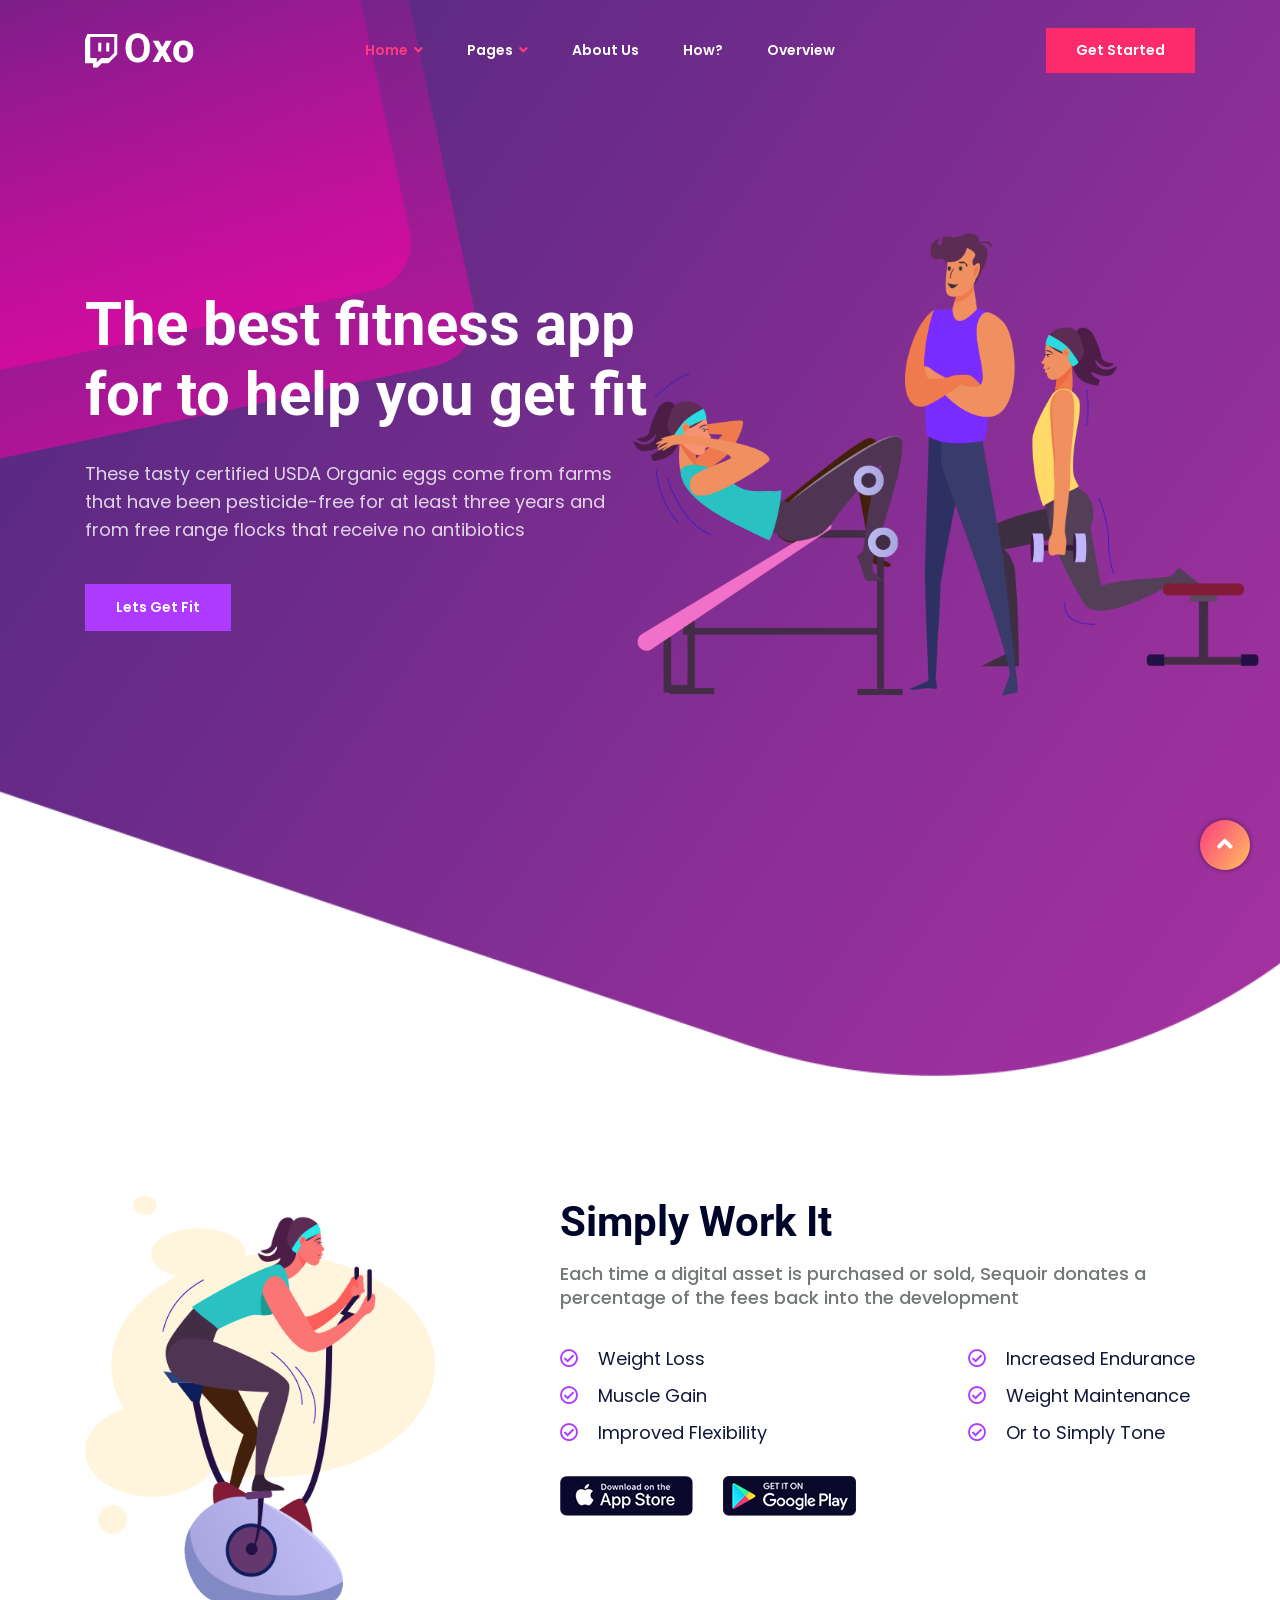
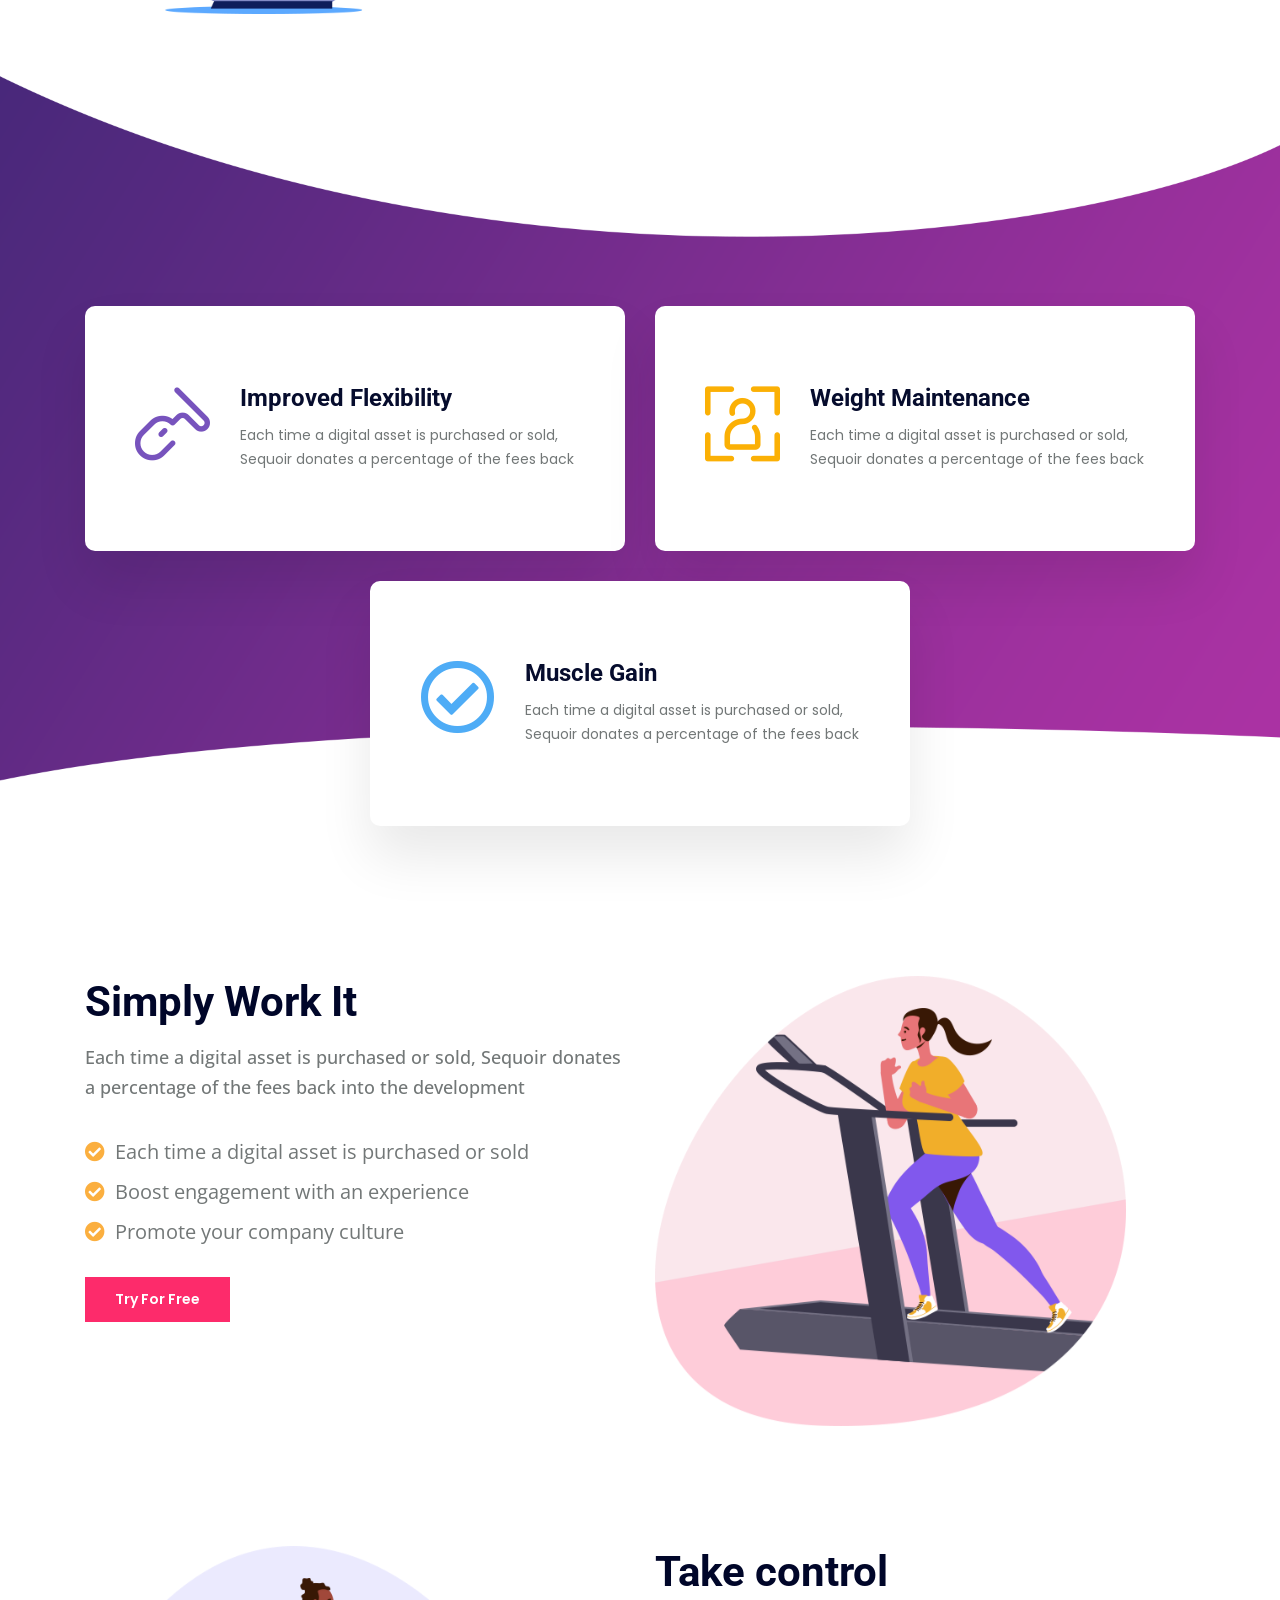
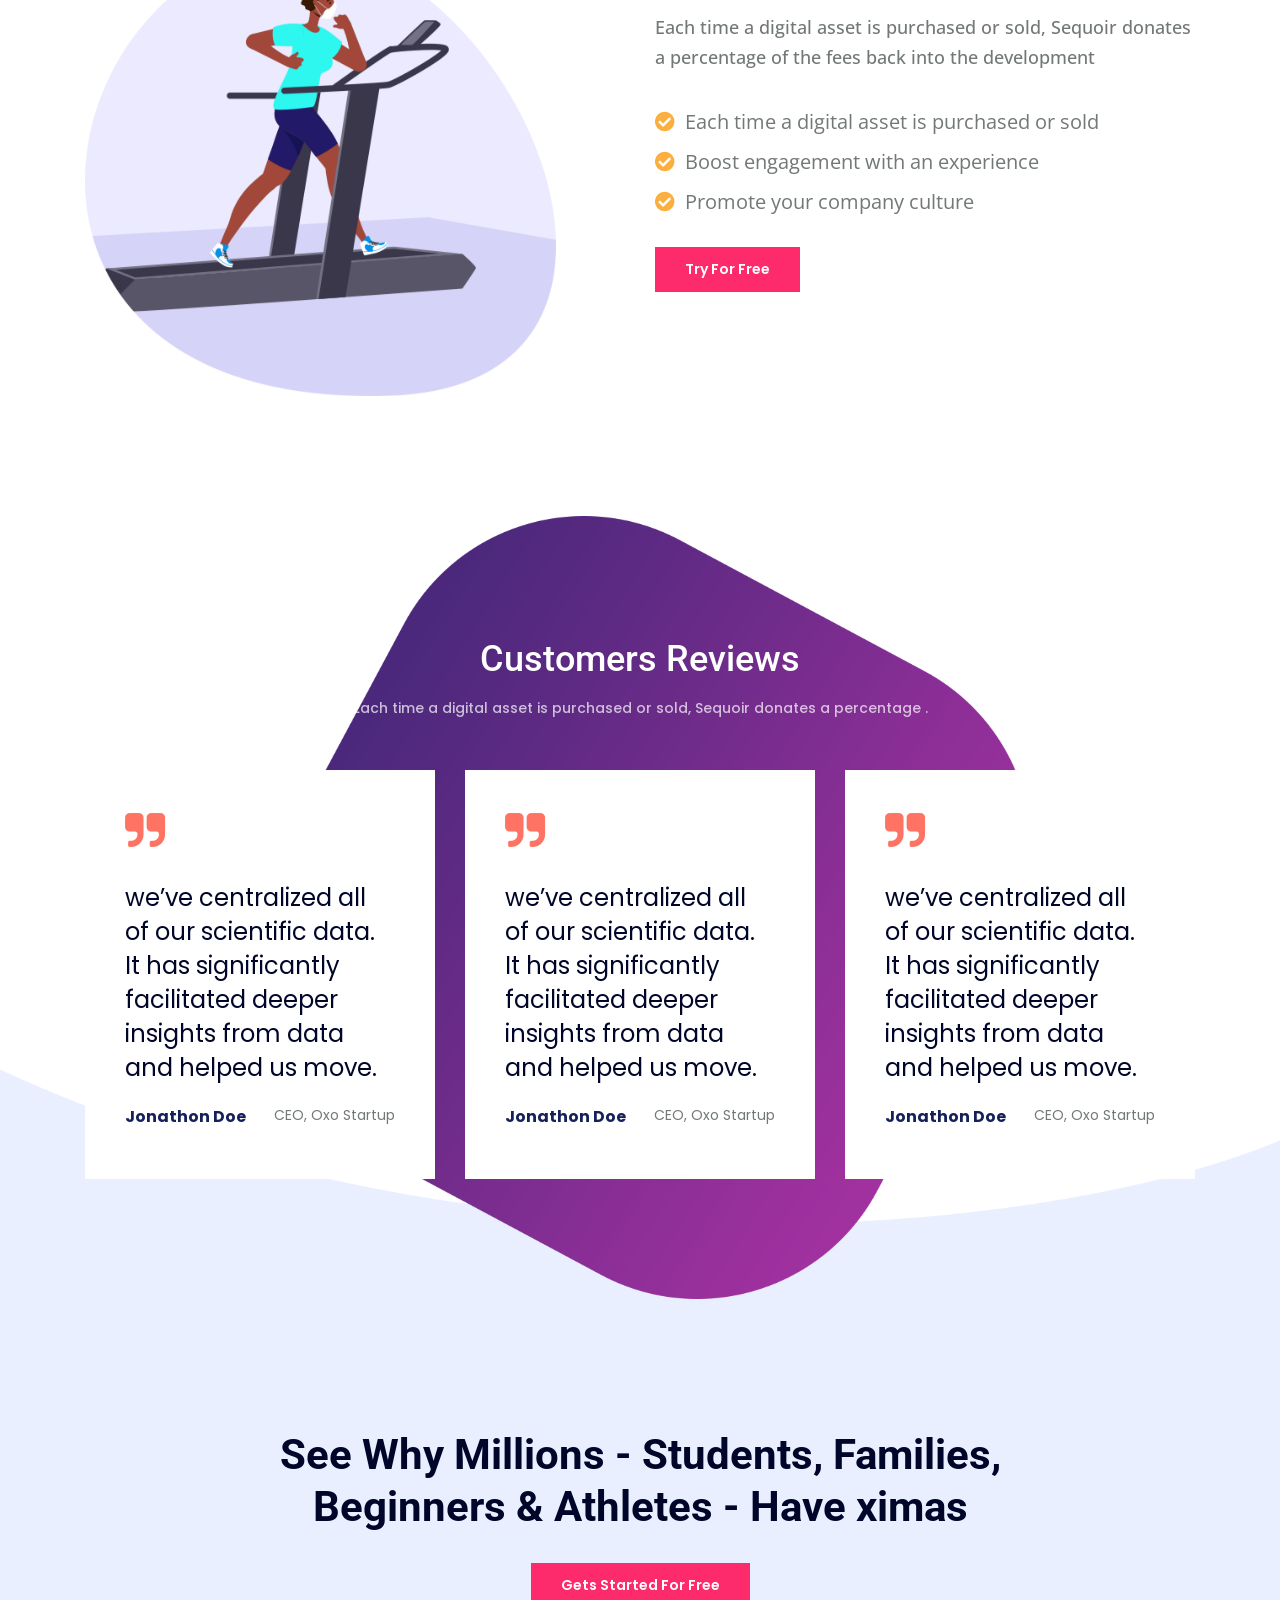
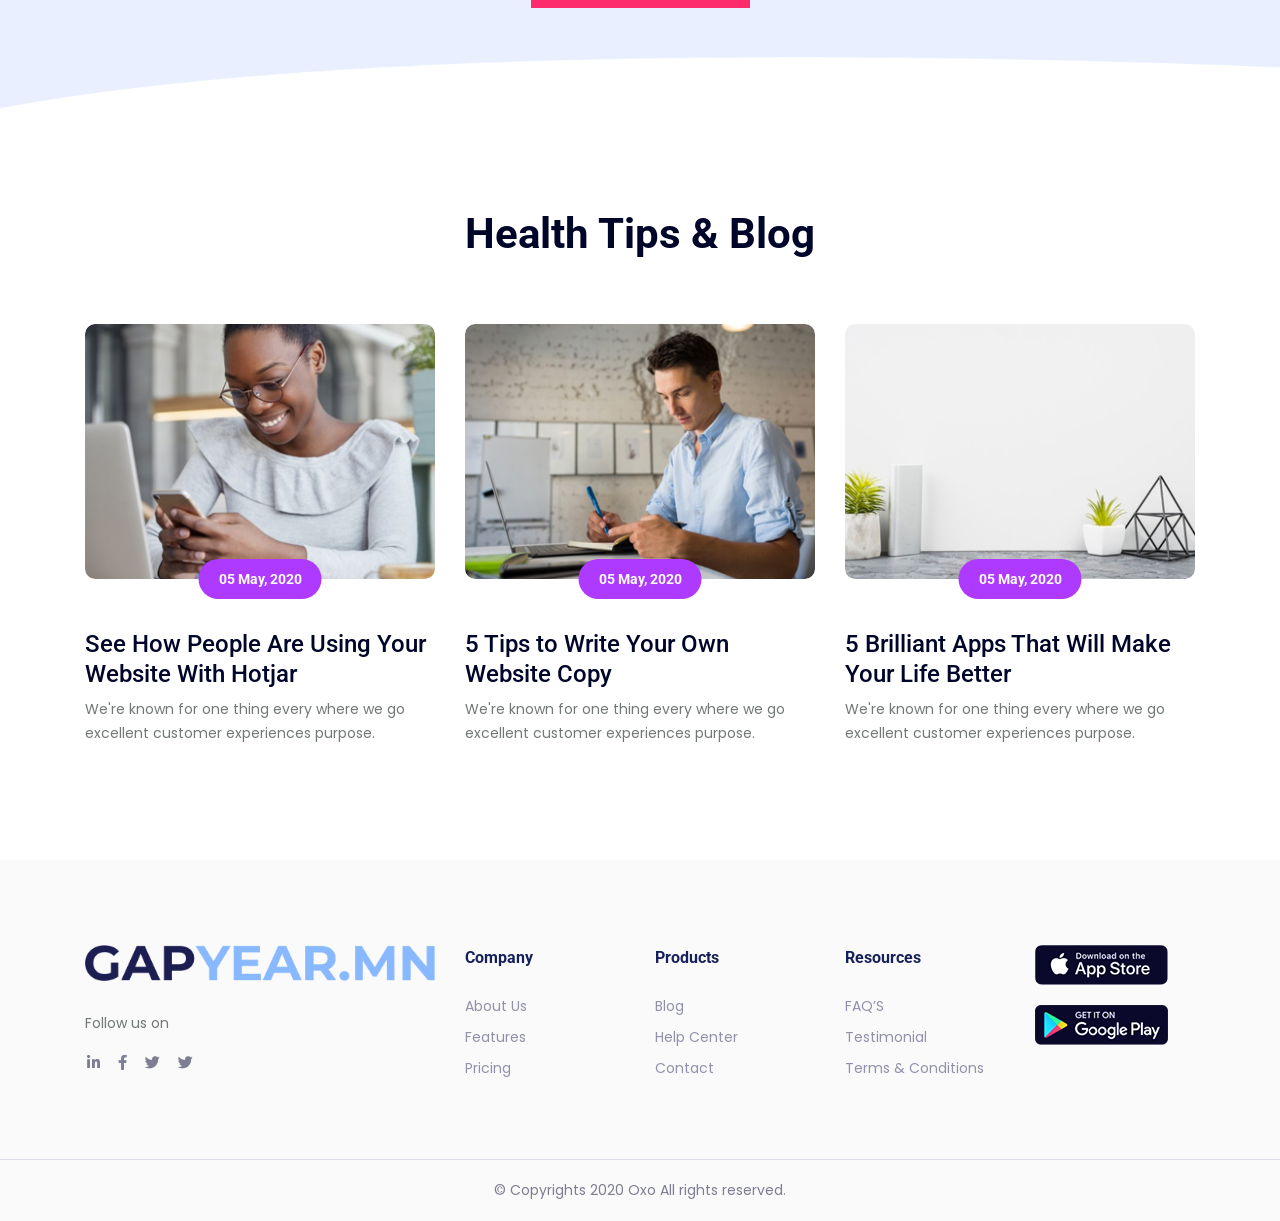
==== index-8.html @ 6118e688 "first" ====
<!DOCTYPE html>
<html lang="en">

<head>
    <meta charset="UTF-8">
    <meta name="viewport" content="width=device-width, initial-scale=1.0">
    <meta http-equiv="X-UA-Compatible" content="IE=edge" />
    <meta http-equiv="X-UA-Compatible" content="ie=edge">
    <title>OXO - App Landing Page</title>
    <!-- favicon -->
    <link rel=icon href=favicon.ico sizes="20x20" type="image/png">
    <!-- animate -->
    <link rel="stylesheet" href="assets/css/animate.css">
    <!-- bootstrap -->
    <link rel="stylesheet" href="assets/css/bootstrap.min.css">
    <!-- magnific popup -->
    <link rel="stylesheet" href="assets/css/magnific-popup.css">
    <!-- owl carousel -->
    <link rel="stylesheet" href="assets/css/owl.carousel.min.css">
    <!-- fontawesome -->
    <link rel="stylesheet" href="assets/css/font-awesome.min.css">
    <!-- flaticon -->
    <link rel="stylesheet" href="assets/css/flaticon.css">
    <!-- Hover CSS -->
    <link rel="stylesheet" href="assets/css/hover-min.css">
    <!-- Main Stylesheet -->
    <link rel="stylesheet" href="assets/css/style.css">
    <!-- responsive Stylesheet -->
    <link rel="stylesheet" href="assets/css/responsive.css">

</head>

<body>
    <!-- preloader area start -->
    <div class="preloader" id="preloader">
        <div class="preloader-inner">
            <div></div>
            <hr/>
        </div>
    </div>
    <!-- preloader area end -->
    <div class="header-style-01">
        <!-- support bar area end -->
        <nav class="navbar navbar-area navbar-expand-lg nav-style-02">
            <div class="container nav-container gym-nav">
                <div class="responsive-mobile-menu">
                    <div class="logo-wrapper">
                        <a href="index.html" class="logo">
                            <img src="assets/img/logo-02.png" alt="">
                        </a>
                    </div>
                    <button class="navbar-toggler" type="button" data-toggle="collapse" data-target="#bizcoxx_main_menu" aria-expanded="false" aria-label="Toggle navigation">
                        <span class="navbar-toggler-icon"></span>
                    </button>
                </div>
                <div class="collapse navbar-collapse" id="bizcoxx_main_menu">
                    <ul class="navbar-nav">
                        <li class="menu-item-has-children current-menu-item">
                            <a href="#">Home</a>
                            <ul class="sub-menu">
                                <li><a href="index.html">Home 01</a></li>
                                <li><a href="index-2.html">Home 02</a></li>
                                <li><a href="index-3.html">Home 03</a></li>
                                <li><a href="index-4.html">Home 04</a></li>
                                <li><a href="index-5.html">Home 05</a></li>
                                <li><a href="index-6.html">Home 06</a></li>
                                <li><a href="index-7.html">Home 07</a></li>
                                <li><a href="index-8.html">Home 08</a></li>
                                <li><a href="index-9.html">Home 09</a></li>
                                <li><a href="index-10.html">Home 10</a></li>
                                <li><a href="index-11.html">Home 11</a></li>
                            </ul>
                        </li>
                        <li class="menu-item-has-children">
                            <a href="#">Pages</a>
                            <ul class="sub-menu">
                                <li><a href="about.html">About Us</a></li>
                                <li><a href="contact.html">Contact Us</a></li>
                                <li><a href="service.html">Services</a></li>
                                <li><a href="how-it-work.html">How it work</a></li>
                                <li><a href="faq.html">FAQs</a></li>
                                <li><a href="coming-soon.html">Coming Soon</a></li>
                            </ul>
                        </li>
                        <li><a href="#about">About Us</a></li>
                        <li><a href="#how">How?</a></li>
                        <li><a href="#overview">Overview</a></li>
                    </ul>
                </div>
                <div class="nav-right-content">
                    <div class="btn-wrapper">
                        <a href="#" class="boxed-btn btn-gym reverse-color">Get Started</a>
                    </div>
                </div>
            </div>
        </nav>
        <!-- navbar area end -->
    </div>
    <div class="header-area header-gym header-bg" style="background-image:url(assets/img/header-slider/gym/bg.png);">
        <div class="shape"></div>
        <div class="shape-02"></div>
        <div class="gym-bg-img wow animate__animated animate__zoomIn" data-parallax='{"x": 220, "y": 150}' style="background-image:url(assets/img/header-slider/gym/01.png);"></div>
        <div class="container">
            <div class="row">
                <div class="col-lg-7">
                    <div class="header-inner">
                        <!-- header inner -->
                        <h1 class="title">The best fitness app for to help you get fit</h1>
                        <p>These tasty certified USDA Organic eggs come from farms that have been pesticide-free for at least three years and from free range flocks that receive no antibiotics</p>
                        <div class="btn-wrapper padding-top-30">
                            <a href="#" class="boxed-btn btn-gym">Lets Get Fit</a>
                        </div>
                    </div>
                    <!-- //.header inner -->
                </div>
            </div>
        </div>
    </div>
    <!-- One of the top fitness app -->
    <div class="fitness-app-area padding-top-120">
        <div class="container">
            <div class="row">
                <div class="col-lg-4">
                    <div class="fitness-app-img wow animate__animated animate__zoomIn" style="background-image: url(assets/img/gym/01.png);"></div>
                </div>
                <div class="col-lg-7 offset-lg-1">
                    <div class="section-title gym padding-bottom-25">
                        <h4 class="title">Simply Work It</h4>
                        <p>Each time a digital asset is purchased or sold, Sequoir donates a percentage of the fees back into the development </p>
                    </div>
                    <div class="content-wrap">
                        <ul class="content">
                            <li><i class="far fa-check-circle"></i>Weight Loss</li>
                            <li><i class="far fa-check-circle"></i>Muscle Gain</li>
                            <li><i class="far fa-check-circle"></i>Improved Flexibility</li>
                        </ul>
                        <ul class="content">
                            <li><i class="far fa-check-circle"></i>Increased Endurance</li>
                            <li><i class="far fa-check-circle"></i>Weight Maintenance</li>
                            <li><i class="far fa-check-circle"></i>Or to Simply Tone</li>
                        </ul>
                    </div>
                    <div class="apps-download">
                        <div class="download-img">
                            <a href=""> <img src="assets/img/download/01.png" alt=""></a>
                        </div>
                        <div class="download-img style-01">
                            <a href=""> <img src="assets/img/download/02.png" alt=""></a>
                        </div>
                    </div>
                </div>
            </div>
        </div>
    </div>
    <!-- Your Daily Workout App -->
    <div class="daily-workout-area section-wrapper bg-image padding-top-600" style="background-image: url(assets/img/bg/gym/bg.png);">
        <div class="container">
            <div class="row">
                <div class="col-lg-6">
                    <div class="single-workout-item">
                        <div class="icon">
                            <i class="flaticon-mouse"></i>
                        </div>
                        <div class="content">
                            <h4 class="title">Improved Flexibility</h4>
                            <p>Each time a digital asset is purchased or sold, Sequoir donates a percentage of the fees back </p>
                        </div>
                    </div>
                </div>
                <div class="col-lg-6">
                    <div class="single-workout-item">
                        <div class="icon style-01">
                            <i class="flaticon-user"></i>
                        </div>
                        <div class="content">
                            <h4 class="title">Weight Maintenance</h4>
                            <p>Each time a digital asset is purchased or sold, Sequoir donates a percentage of the fees back </p>
                        </div>
                    </div>
                </div>
                <div class="col-lg-6 offset-lg-3">
                    <div class="single-workout-item">
                        <div class="icon style-02">
                            <i class="far fa-check-circle"></i>
                        </div>
                        <div class="content">
                            <h4 class="title">Muscle Gain</h4>
                            <p>Each time a digital asset is purchased or sold, Sequoir donates a percentage of the fees back </p>
                        </div>
                    </div>
                </div>
            </div>
        </div>
    </div>
    <!--Online Ordering -->
    <div id="overview" class="online-order-area padding-bottom-120 padding-top-120">
        <div class="container">
            <div class="row">
                <div class="col-lg-6">
                    <div class="section-title gym padding-bottom-25">
                        <h4 class="title">Simply Work It</h4>
                        <p>Each time a digital asset is purchased or sold, Sequoir donates a percentage of the fees back into the development </p>
                    </div>
                    <ul class="content">
                        <li><i class="fas fa-check-circle"></i>Each time a digital asset is purchased or sold</li>
                        <li><i class="fas fa-check-circle"></i>Boost engagement with an experience</li>
                        <li><i class="fas fa-check-circle"></i>Promote your company culture</li>
                    </ul>
                    <div class="btn-wrapper padding-top-30">
                        <a href="#" class="boxed-btn btn-gym reverse-color">Try For Free</a>
                    </div>
                </div>
                <div class="col-lg-6">
                    <div class="food-img wow animate__animated animate__backInUp bg-image" data-parallax='{"x": 100, "y": 0}' style="background-image: url(assets/img/take-control/01.png);"></div>
                </div>
            </div>
        </div>
    </div>
    <!--Delight customers-->
    <div class="delight-customers-area padding-bottom-120">
        <div class="container">
            <div class="row">
                <div class="col-lg-6">
                    <div class="food-img wow animate__animated animate__backInDown bg-image" data-parallax='{"x": 100, "y": 0}' style="background-image: url(assets/img/take-control/02.png);"></div>
                </div>
                <div class="col-lg-6">
                    <div class="section-title gym padding-bottom-25">
                        <h4 class="title">Take control </h4>
                        <p>Each time a digital asset is purchased or sold, Sequoir donates a percentage of the fees back into the development </p>
                    </div>
                    <ul class="content">
                        <li><i class="fas fa-check-circle"></i>Each time a digital asset is purchased or sold</li>
                        <li><i class="fas fa-check-circle"></i>Boost engagement with an experience</li>
                        <li><i class="fas fa-check-circle"></i>Promote your company culture</li>
                    </ul>
                    <div class="btn-wrapper padding-top-30">
                        <a href="#" class="boxed-btn btn-gym reverse-color">Try For Free</a>
                    </div>
                </div>
            </div>
        </div>
    </div>
    <!-- testimonial area start  -->
    <section class="testimonial-area bg-image-02 padding-top-120 padding-bottom-120" style="background-image: url(assets/img/bg/gym/bg-02.png);">
        <div class="container">
            <div class="row justify-content-center">
                <div class="col-lg-8">
                    <div class="section-title white desktop-center padding-bottom-40">
                        <h3 class="title social-title">Customers Reviews</h3>
                        <p>Each time a digital asset is purchased or sold, Sequoir donates a percentage .</p>
                    </div>
                </div>
            </div>
            <div class="row">
                <div class="col-lg-12">
                    <div class="testimonial-carousel-area">
                        <div class="testimonial-carousel">
                            <div class="single-testimonial-item-07">
                                <div class="icon">
                                    <i class="flaticon-right-quotation-mark"></i>
                                </div>
                                <div class="content">
                                    <p class="description">we’ve centralized all of our scientific data. It has significantly facilitated deeper insights from data and helped us move.</p>
                                    <div class="author-details">
                                        <div class="author-meta">
                                            <h4 class="title">Jonathon Doe</h4>
                                            <div class="designation">CEO, Oxo Startup</div>
                                        </div>
                                    </div>
                                </div>
                            </div>
                            <div class="single-testimonial-item-07">
                                <div class="icon">
                                    <i class="flaticon-right-quotation-mark"></i>
                                </div>
                                <div class="content">
                                    <p class="description">we’ve centralized all of our scientific data. It has significantly facilitated deeper insights from data and helped us move.</p>
                                    <div class="author-details">
                                        <div class="author-meta">
                                            <h4 class="title">Jonathon Doe</h4>
                                            <div class="designation">CEO, Oxo Startup</div>
                                        </div>
                                    </div>
                                </div>
                            </div>
                            <div class="single-testimonial-item-07">
                                <div class="icon">
                                    <i class="flaticon-right-quotation-mark"></i>
                                </div>
                                <div class="content">
                                    <p class="description">we’ve centralized all of our scientific data. It has significantly facilitated deeper insights from data and helped us move.</p>
                                    <div class="author-details">
                                        <div class="author-meta">
                                            <h4 class="title">Jonathon Doe</h4>
                                            <div class="designation">CEO, Oxo Startup</div>
                                        </div>
                                    </div>
                                </div>
                            </div>
                        </div>
                    </div>
                </div>
            </div>
        </div>
    </section>
    <!-- testimonial area end -->
    <div class="offer-area padding-bottom-200 padding-top-640 bg-image" style="background-image: url(assets/img/bg/gym/bg-03.png);">
        <div class="container">
            <div class="row justify-content-center">
                <div class="col-lg-8">
                    <div class="section-title gym desktop-center">
                        <h3 class="title">See Why Millions - Students, Families, Beginners & Athletes - Have ximas</h3>
                        <div class="btn-wrapper margin-top-30">
                            <div class="boxed-btn btn-gym reverse-color">Gets Started For free</div>
                        </div>
                    </div>
                </div>
            </div>
        </div>
    </div>
    <!-- Blog Section  -->
    <section class="blog-area padding-bottom-45">
        <div class="container">
            <div class="row justify-content-center">
                <div class="col-lg-5">
                    <div class="section-title gym desktop-center padding-bottom-50">
                        <h3 class="title">Health Tips & Blog</h3>
                    </div>
                </div>
            </div>
            <div class="row">
                <div class="col-md-6 col-lg-4">
                    <div class="single-blog-grid-01 margin-bottom-30">
                        <div class="thumb">
                            <img src="assets/img/blog/01.jpg" alt="blog image">
                            <div class="news-date style-01">
                                <h5 class="title">05 May, 2020</h5>
                            </div>
                        </div>
                        <div class="content">
                            <h4 class="title"><a href="#">See How People Are Using Your Website With Hotjar
                                </a></h4>
                            <p>We're known for one thing every where we go excellent customer experiences purpose. </p>
                        </div>
                    </div>
                </div>
                <div class="col-md-6 col-lg-4">
                    <div class="single-blog-grid-01 margin-bottom-30">
                        <div class="thumb">
                            <img src="assets/img/blog/03.jpg" alt="blog image">
                            <div class="news-date style-01">
                                <h5 class="title">05 May, 2020</h5>
                            </div>
                        </div>
                        <div class="content">
                            <h4 class="title"><a href="#">5 Tips to Write Your Own Website Copy
                                </a></h4>
                            <p>We're known for one thing every where we go excellent customer experiences purpose. </p>
                        </div>
                    </div>
                </div>
                <div class="col-md-6 col-lg-4">
                    <div class="single-blog-grid-01 margin-bottom-30">
                        <div class="thumb">
                            <img src="assets/img/blog/02.jpg" alt="blog image">
                            <div class="news-date style-01">
                                <h5 class="title">05 May, 2020</h5>
                            </div>
                        </div>
                        <div class="content">
                            <h4 class="title"><a href="#">5 Brilliant Apps That Will Make Your Life Better
                                </a></h4>
                            <p>We're known for one thing every where we go excellent customer experiences purpose. </p>
                        </div>
                    </div>
                </div>
            </div>
        </div>
    </section>
    <!-- footer area start -->
    <footer class="footer-area">
        <div class="footer-top style-04 padding-top-85 padding-bottom-50">
            <div class="container">
                <div class="row">
                    <div class="col-lg-4 col-md-6 col-sm-6">
                        <div class="footer-widget widget">
                            <div class="about_us_widget">
                                <a href="index.html" class="footer-logo"> <img src="assets/img/logo.png" alt="footer logo"></a>
                            </div>
                        </div>
                        <div class="widget widget_nav_menu">
                            <p>Follow us on</p>
                            <ul class="social_share style-01">
                                <li><a href="#"><i class="fab fa-linkedin-in"></i></a></li>
                                <li><a href="#"><i class="fab fa-facebook-f"></i></a></li>
                                <li><a href="#"><i class="fab fa-twitter"></i></a></li>
                                <li><a href="#"><i class="fab fa-twitter"></i></a></li>
                            </ul>
                        </div>
                    </div>
                    <div class="col-lg-2 col-md-6 col-sm-6">
                        <div class="footer-widget style-01 widget widget_nav_menu">
                            <h4 class="widget-title">Company</h4>
                            <ul>
                                <li><a href="#">About Us</a></li>
                                <li><a href="#">Features</a></li>
                                <li><a href="#">Pricing</a></li>
                            </ul>
                        </div>
                    </div>
                    <div class="col-lg-2 col-md-6 col-sm-6">
                        <div class="footer-widget style-01 widget widget_nav_menu">
                            <h4 class="widget-title">Products</h4>
                            <ul>
                                <li><a href="#">Blog</a></li>
                                <li><a href="#">Help Center</a></li>
                                <li><a href="#">Contact</a></li>
                            </ul>
                        </div>
                    </div>
                    <div class="col-lg-2 col-md-6 col-sm-6">
                        <div class="footer-widget style-01 widget widget_nav_menu">
                            <h4 class="widget-title">Resources</h4>
                            <ul>
                                <li><a href="#">FAQ’S</a></li>
                                <li><a href="#">Testimonial</a></li>
                                <li><a href="#">Terms & Conditions</a></li>
                            </ul>
                        </div>
                    </div>
                    <div class="col-lg-2 col-md-6 col-sm-6">
                        <div class="footer-widget widget widget_nav_menu">
                            <div class="download-link margin-bottom-20">
                                <a href="#">
                                    <img src="assets/img/download/01.png" alt="">
                                </a>
                            </div>
                            <div class="download-link">
                                <a href="#">
                                    <img src="assets/img/download/02.png" alt="">
                                </a>
                            </div>
                        </div>
                    </div>
                </div>
            </div>
        </div>
        <div class="copyright-area style-03">
            <div class="container">
                <div class="row">
                    <div class="col-lg-12">
                        <div class="copyright-area-inner">
                            © Copyrights 2020 Oxo All rights reserved.
                        </div>
                    </div>
                </div>
            </div>
        </div>
    </footer>
    <!-- footer area end -->



    <!-- back to top area start -->
    <div class="back-to-top">
        <span class="back-top"><i class="fa fa-angle-up"></i></span>
    </div>
    <!-- back to top area end -->


    <!-- jquery -->
    <script src="assets/js/jquery-2.2.4.min.js"></script>
    <!-- bootstrap -->
    <script src="assets/js/bootstrap.min.js"></script>
    <!-- magnific popup -->
    <script src="assets/js/jquery.magnific-popup.js"></script>
    <!-- wow -->
    <script src="assets/js/wow.min.js"></script>
    <!-- owl carousel -->
    <script src="assets/js/owl.carousel.min.js"></script>
    <!-- waypoint -->
    <script src="assets/js/waypoints.min.js"></script>
    <!-- counterup -->
    <script src="assets/js/jquery.counterup.min.js"></script>
    <!-- Water effect -->
    <script src="assets/js/jquery.ripples-min.js"></script>
    <!-- VanillaTilt effect -->
    <script src="assets/js/tilt.jquery.js"></script>
    <!-- imageloaded -->
    <script src="assets/js/imagesloaded.pkgd.min.js"></script>
    <!-- isotope -->
    <script src="assets/js/isotope.pkgd.min.js"></script>
    <!-- parallax js -->
    <script src="assets/js/parallax.js"></script>
    <!-- main js -->
    <script src="assets/js/main.js"></script>

</body>

</html>
---- assets/css/flaticon.css ----
/*
  	Flaticon icon font: Flaticon
  	Creation date: 25/08/2019 15:18
  	*/
	
	@font-face {
	    font-family: "Flaticon";
	    src: url("../fonts/Flaticon.eot");
	    src: url("../fonts/Flaticon.eot?#iefix") format("embedded-opentype"), url("../fonts/Flaticon.woff2") format("woff2"), url("../fonts/Flaticon.woff") format("woff"), url("../fonts/Flaticon.ttf") format("truetype"), url("../fonts/Flaticon.svg#Flaticon") format("svg");
	    font-weight: normal;
	    font-style: normal;
	}
	
	@media screen and (-webkit-min-device-pixel-ratio:0) {
	    @font-face {
	        font-family: "Flaticon";
	        src: url("../fonts/Flaticon.svg#Flaticon") format("svg");
	    }
	}
	
	[class^="flaticon-"]:before,
	[class*=" flaticon-"]:before,
	[class^="flaticon-"]:after,
	[class*=" flaticon-"]:after {
	    font-family: Flaticon;
	    font-style: normal;
	}
	
	.flaticon-right-quotation-mark:before {
	    content: "\f100";
	}
	
	.flaticon-quote-left:before {
	    content: "\f101";
	}
	
	.flaticon-android-logo:before {
	    content: "\f102";
	}
	
	.flaticon-speedometer:before {
	    content: "\f103";
	}
	
	.flaticon-left-quote:before {
	    content: "\f104";
	}
	
	.flaticon-user:before {
	    content: "\f105";
	}
	
	.flaticon-bar-chart:before {
	    content: "\f106";
	}
	
	.flaticon-speech-bubble:before {
	    content: "\f107";
	}
	
	.flaticon-pencil:before {
	    content: "\f108";
	}
	
	.flaticon-user-1:before {
	    content: "\f109";
	}
	
	.flaticon-trash:before {
	    content: "\f10a";
	}
	
	.flaticon-clock:before {
	    content: "\f10b";
	}
	
	.flaticon-mouse:before {
	    content: "\f10c";
	}
	
	.flaticon-folder:before {
	    content: "\f10d";
	}
	
	.flaticon-volume:before {
	    content: "\f10e";
	}
	
	.flaticon-sitemap:before {
	    content: "\f10f";
	}
	
	.flaticon-shuffle:before {
	    content: "\f110";
	}
	
	.flaticon-levels:before {
	    content: "\f111";
	}
	
	.flaticon-screen:before {
	    content: "\f112";
	}
	
	.flaticon-switch:before {
	    content: "\f113";
	}
	
	.flaticon-sledge:before {
	    content: "\f114";
	}
	
	.flaticon-basketball:before {
	    content: "\f115";
	}
	
	.flaticon-cloud-computing:before {
	    content: "\f116";
	}
	
	.flaticon-next:before {
	    content: "\f117";
	}
	
	.flaticon-speech-bubble-1:before {
	    content: "\f118";
	}
	
	.flaticon-upload:before {
	    content: "\f119";
	}
	
	.flaticon-upload-1:before {
	    content: "\f11a";
	}
	
	.flaticon-power-button:before {
	    content: "\f11b";
	}
	
	.flaticon-download:before {
	    content: "\f11c";
	}
	
	.flaticon-upload-2:before {
	    content: "\f11d";
	}
	
	.flaticon-switch-1:before {
	    content: "\f11e";
	}
	
	.flaticon-mail:before {
	    content: "\f11f";
	}
	
	.flaticon-mail-1:before {
	    content: "\f120";
	}
	
	.flaticon-computer:before {
	    content: "\f121";
	}
	
	.flaticon-computer-1:before {
	    content: "\f122";
	}
	
	.flaticon-tools-and-utensils:before {
	    content: "\f123";
	}
	
	.flaticon-pin:before {
	    content: "\f124";
	}
	
	.flaticon-stars:before {
	    content: "\f125";
	}
	
	.flaticon-monitor:before {
	    content: "\f126";
	}
	
	.flaticon-notepad:before {
	    content: "\f127";
	}
	
	.flaticon-clipboards:before {
	    content: "\f128";
	}
	
	.flaticon-clipboards-1:before {
	    content: "\f129";
	}
	
	.flaticon-padlock:before {
	    content: "\f12a";
	}
	
	.flaticon-android:before {
	    content: "\f12b";
	}
	
	.flaticon-placeholder:before {
	    content: "\f12c";
	}
	
	.flaticon-clean:before {
	    content: "\f12d";
	}
	
	.flaticon-plane:before {
	    content: "\f12e";
	}
	
	.flaticon-apple:before {
	    content: "\f12f";
	}
	
	.flaticon-padlock-1:before {
	    content: "\f130";
	}
	
	.flaticon-followers:before {
	    content: "\f131";
	}
	
	.flaticon-loupe:before {
	    content: "\f132";
	}
	
	.flaticon-collaboration:before {
	    content: "\f133";
	}
	
	.flaticon-shopping-cart:before {
	    content: "\f134";
	}
	
	.flaticon-email:before {
	    content: "\f135";
	}
	
	.flaticon-pills:before {
	    content: "\f136";
	}
	
	.flaticon-padlock-2:before {
	    content: "\f137";
	}
	
	.flaticon-notification:before {
	    content: "\f138";
	}
	
	.flaticon-prescription:before {
	    content: "\f139";
	}
	
	.flaticon-share:before {
	    content: "\f13a";
	}
	
	.flaticon-email-1:before {
	    content: "\f13b";
	}
	
	.flaticon-paper-plane:before {
	    content: "\f13c";
	}
	
	.flaticon-smartphone:before {
	    content: "\f13d";
	}
	
	.flaticon-graduation-hat:before {
	    content: "\f13e";
	}
	
	.flaticon-heart-beat:before {
	    content: "\f13f";
	}
	
	.flaticon-call:before {
	    content: "\f140";
	}
	
	.flaticon-attach:before {
	    content: "\f141";
	}
	
	.flaticon-cardiology:before {
	    content: "\f142";
	}
	
	.flaticon-bell-ring:before {
	    content: "\f143";
	}
	
	.flaticon-air-freight:before {
	    content: "\f144";
	}
	
	.flaticon-search:before {
	    content: "\f145";
	}
	
	.flaticon-edit:before {
	    content: "\f146";
	}
	
	.flaticon-privacy:before {
	    content: "\f147";
	}
	
	.flaticon-shopping-cart-1:before {
	    content: "\f148";
	}
	
	.flaticon-speedometer-1:before {
	    content: "\f149";
	}
	
	.flaticon-clipboard:before {
	    content: "\f14a";
	}
	
	.flaticon-apple-1:before {
	    content: "\f14b";
	}
	
	.flaticon-gallery:before {
	    content: "\f14c";
	}
	
	.flaticon-save-money:before {
	    content: "\f14d";
	}
	
	.flaticon-share-1:before {
	    content: "\f14e";
	}
	
	.flaticon-star:before {
	    content: "\f14f";
	}
	
	.flaticon-hotel:before {
	    content: "\f150";
	}
	
	.flaticon-clock-1:before {
	    content: "\f151";
	}
	
	.flaticon-export:before {
	    content: "\f152";
	}
	
	.flaticon-notification-1:before {
	    content: "\f153";
	}
	
	.flaticon-smartphone-1:before {
	    content: "\f154";
	}
	
	.flaticon-fast-delivery:before {
	    content: "\f155";
	}
	
	.flaticon-mobile:before {
	    content: "\f156";
	}
	
	.flaticon-contract:before {
	    content: "\f157";
	}
	
	.flaticon-accounting:before {
	    content: "\f158";
	}
	
	.flaticon-notebook:before {
	    content: "\f159";
	}
	
	.flaticon-verify:before {
	    content: "\f15a";
	}
	
	.flaticon-feedback:before {
	    content: "\f15b";
	}
	
	.flaticon-sticky-notes:before {
	    content: "\f15c";
	}
	
	.flaticon-favourite:before {
	    content: "\f15d";
	}
	
	.flaticon-graduate:before {
	    content: "\f15e";
	}
	
	.flaticon-student:before {
	    content: "\f15f";
	}
	
	.flaticon-send:before {
	    content: "\f160";
	}
	
	.flaticon-greeting:before {
	    content: "\f161";
	}
	
	.flaticon-graduated:before {
	    content: "\f162";
	}
	
	.flaticon-open:before {
	    content: "\f163";
	}
	
	.flaticon-monitor-1:before {
	    content: "\f164";
	}
	
	.flaticon-notification-2:before {
	    content: "\f165";
	}
	
	.flaticon-notifications:before {
	    content: "\f166";
	}
---- assets/css/style.css ----
@charset "UTF-8";
/*
Theme Name: Bausins
Theme URI: 
Author: 
Author URI: 
Description: Bausins is a business website template
Version: 1.0.0
*/
/*--------------------------------------------------------------
>>> TABLE OF CONTENTS:
----------------------------------------------------------------

# Typography
# Normalize
# Accessibility
# Globals
# Alignments
# Clearings
# Posts and pages
# Captions
# Galleries
# Unit test
# guterberg
# Gutenberg	Default Style
# Block Color Palette Colors
# Sections
    ## Breadcrumb
    ## Comments
    ## Widgets
    ## Nav Bar
    ## Info Bar
    ## Header
    ## Header Bottom Area
    ## Footer Area
    ## Error 404 Area
    ## Why us Area
    ## Highly Skilled Area
    ## Call TO Action Area
    ## Testimonial Area
    ## Top Lawyer Style 02
    ## Counterup Area
    ## Case Category Area
    ## Legal Support Area
    ## Practice Details Area
    ## Attorney Details Area

# Elements
    ## Back Top
    ## Preloader
    ## Video Popup
    ## Button
    ## Blog
    ## Accordion
    ## contact Info Item
    ## Quote block with sign
    ## Counterup Item
    ## Video With Image
    ## Video Play Button
    ## Why Us Item
    ## Section Title
    ## What we cover item
    ## Icon Box Item
    ## Testimonial Item
    ## Case Categories Item
    ## Quote With Image
    ## Price Plan Item

--------------------------------------------------------------*/
/*-----------------
    # Typography
-----------------*/
@import url("https://fonts.googleapis.com/css2?family=Open+Sans:ital,wght@0,400;0,600;0,700;0,800;1,400;1,600;1,700;1,800&display=swap");
@import url("https://fonts.googleapis.com/css2?family=Poppins:ital,wght@0,400;0,500;0,600;0,700;0,800;0,900;1,400;1,500;1,600;1,700;1,800;1,900&family=Roboto:ital,wght@0,400;0,500;0,700;0,900;1,400;1,500;1,700;1,900&display=swap");
/*--------------------------------------------------------------
# Normalize
--------------------------------------------------------------*/
:root {
  --main-color-one: #16215c;
  --main-color-two: #ffc05e;
  --secondary-color: #fb3c7f;
  --heading-color: #16215c;
  --paragraph-color: #727777;
  --heading-font: "Roboto", sans-serif;
  --heading-font-02: "Open Sans", sans-serif;
  --body-font: "Poppins", sans-serif;
}

html {
  -webkit-text-size-adjust: 100%;
  -ms-text-size-adjust: 100%;
  overflow-x: hidden;
  font-family: var(--body-font);
}

* {
  box-sizing: border-box;
  outline: none;
  -moz-osx-font-smoothing: grayscale;
  /* Firefox */
  -webkit-font-smoothing: antialiased;
  /* WebKit  */
}

body {
  margin: 0;
  color: var(--paragraph-color);
  overflow-x: hidden;
  font-family: var(--body-font);
  font-size: 14px;
}

::-webkit-scrollbar {
  width: 5px;
}

::-webkit-scrollbar-thumb {
  background-image: linear-gradient(125deg, #fb3c7f 0%, #ffc05e 100%);
  border-radius: 10px;
}

h1 {
  font-size: 48px;
  line-height: 1.0833333333;
}

h2 {
  font-size: 36px;
  line-height: 1.4444444444;
}

h3 {
  font-size: 24px;
  line-height: 1.0833333333;
}

h4 {
  font-size: 20px;
  line-height: 1.2380952381;
}

h1,
h2,
h3,
h4,
h5,
h6 {
  color: var(--heading-color);
  font-family: var(--heading-font);
}

p {
  color: var(--paragraph-color);
  -webkit-hyphens: auto;
  hyphens: auto;
  margin-bottom: 10px;
  line-height: 24px;
}

a {
  color: inherit;
  text-decoration: none;
  color: var(--paragraph-color);
}

a,
a:hover,
a:focus,
a:active {
  text-decoration: none;
  outline: none;
  color: inherit;
}

pre {
  word-break: break-word;
}

a i {
  padding: 0 2px;
}

img {
  max-width: 100%;
}

ol {
  counter-reset: counter;
  padding-left: 0;
}

ol li {
  list-style: none;
  margin-bottom: 1rem;
}

ol li:before {
  counter-increment: counter;
  content: counter(counter);
  font-weight: 500;
  margin-right: 10px;
}

/*input and button type focus outline disable*/
input[type=text]:focus,
input[type=email]:focus,
input[type=url]:focus,
input[type=password]:focus,
input[type=search]:focus,
input[type=tel]:focus,
input[type=number]:focus,
textarea:focus,
input[type=button]:focus,
input[type=reset]:focus,
input[type=submit]:focus,
select:focus {
  outline: none;
  box-shadow: none;
  border: 1px solid #ddd;
}

code {
  color: #faa603;
}

.dark-bg {
  background-color: #111d5c;
}

.section-bg-1 {
  background-color: #f4f7fc;
}

.check-list-02 {
  margin: 0;
  padding: 0;
  list-style: none;
}
.check-list-02 li {
  display: block;
  padding-left: 20px;
  position: relative;
  z-index: 0;
}
.check-list-02 li:after {
  position: absolute;
  left: 0;
  top: 0;
  font-family: "fontawesome";
  content: "";
  color: var(--main-color-one);
}

.error {
  color: #dc3545 !important;
}

.check-list {
  margin: 0;
  padding: 0;
  list-style: none;
}
.check-list li {
  display: block;
  padding-left: 20px;
  position: relative;
  z-index: 0;
}
.check-list li:after {
  position: absolute;
  left: 0;
  top: 0;
  font-family: "fontawesome";
  content: "";
  color: var(--main-color-one);
}

.site-main .comment-navigation,
.site-main .posts-navigation,
.site-main .post-navigation {
  clear: both;
}

.comment-navigation .nav-previous,
.posts-navigation .nav-previous,
.post-navigation .nav-previous {
  float: left;
  width: 50%;
}

.comment-navigation .nav-next,
.posts-navigation .nav-next,
.post-navigation .nav-next {
  float: right;
  text-align: right;
  width: 50%;
}

.comment-navigation .nav-previous > a,
.posts-navigation .nav-previous > a,
.post-navigation .nav-previous > a,
.comment-navigation .nav-next > a,
.posts-navigation .nav-next > a,
.post-navigation .nav-next > a {
  transition: 0.3s ease-in;
}

.comment-navigation .nav-previous:hover > a,
.posts-navigation .nav-previous:hover > a,
.post-navigation .nav-previous:hover > a,
.comment-navigation .nav-next:hover > a,
.posts-navigation .nav-next:hover > a,
.post-navigation .nav-next:hover > a {
  color: var(--main-color-one);
}

/*--------------------------------------------------------------
# Accessibility
--------------------------------------------------------------*/
/* Text meant only for screen readers. */
.screen-reader-text {
  border: 0;
  clip: rect(1px, 1px, 1px, 1px);
  -webkit-clip-path: inset(50%);
          clip-path: inset(50%);
  height: 1px;
  margin: -1px;
  overflow: hidden;
  padding: 0;
  position: absolute !important;
  width: 1px;
  word-wrap: normal !important;
  /* Many screen reader and browser combinations announce broken words as they would appear visually. */
}

.screen-reader-text:focus {
  background-color: #f1f1f1;
  border-radius: 3px;
  box-shadow: 0 0 2px 2px rgba(0, 0, 0, 0.6);
  clip: auto !important;
  -webkit-clip-path: none;
          clip-path: none;
  color: #21759b;
  display: block;
  font-size: 14px;
  font-size: 0.875rem;
  font-weight: bold;
  height: auto;
  left: 5px;
  line-height: normal;
  padding: 15px 23px 14px;
  text-decoration: none;
  top: 5px;
  width: auto;
  z-index: 100000;
  /* Above WP toolbar. */
}

/* Do not show the outline on the skip link target. */
#content[tabindex="-1"]:focus {
  outline: 0;
}

/*--------------------------------------------------------------
# Globals
--------------------------------------------------------------*/
.padding-left-0 {
  padding-left: 0;
}

.padding-right-0 {
  padding-left: 0;
}

.gray-bg {
  background-color: #f5f5f5;
}

.secondary-bg {
  background-color: var(--secondary-color);
}

.padding-top-10 {
  padding-top: 10px;
}

.padding-top-20 {
  padding-top: 20px;
}

.padding-top-25 {
  padding-top: 25px;
}

.padding-top-30 {
  padding-top: 30px;
}

.padding-top-35 {
  padding-top: 35px;
}

.padding-top-40 {
  padding-top: 40px;
}

.padding-top-45 {
  padding-top: 45px;
}

.padding-top-55 {
  padding-top: 55px;
}

.padding-top-50 {
  padding-top: 50px;
}

.padding-top-60 {
  padding-top: 60px;
}

.padding-top-65 {
  padding-top: 65px;
}

.padding-top-70 {
  padding-top: 70px;
}

.padding-top-75 {
  padding-top: 75px;
}

.padding-top-80 {
  padding-top: 80px;
}

.padding-top-85 {
  padding-top: 85px;
}

.padding-top-90 {
  padding-top: 90px;
}

.padding-top-95 {
  padding-top: 95px;
}

.padding-top-100 {
  padding-top: 100px;
}

.padding-top-105 {
  padding-top: 105px;
}

.padding-top-110 {
  padding-top: 110px;
}

.padding-top-115 {
  padding-top: 115px;
}

.padding-top-120 {
  padding-top: 120px;
}

.padding-top-140 {
  padding-top: 140px;
}

.padding-top-150 {
  padding-top: 150px;
}

.padding-top-160 {
  padding-top: 160px;
}

.padding-top-190 {
  padding-top: 190px;
}

.padding-top-200 {
  padding-top: 200px;
}

.padding-top-210 {
  padding-top: 210px;
}

.padding-top-260 {
  padding-top: 260px;
}

.padding-top-310 {
  padding-top: 310px;
}

.padding-top-360 {
  padding-top: 360px;
}

.padding-top-390 {
  padding-top: 390px;
}

.padding-top-400 {
  padding-top: 400px;
}

.padding-top-600 {
  padding-top: 600px;
}

.padding-top-640 {
  padding-top: 640px;
}

.padding-top-720 {
  padding-top: 720px;
}

.padding-bottom-10 {
  padding-bottom: 10px;
}

.padding-bottom-15 {
  padding-bottom: 15px;
}

.padding-bottom-20 {
  padding-bottom: 20px;
}

.padding-bottom-25 {
  padding-bottom: 25px;
}

.padding-bottom-30 {
  padding-bottom: 30px;
}

.padding-bottom-35 {
  padding-bottom: 35px;
}

.padding-bottom-40 {
  padding-bottom: 40px;
}

.padding-bottom-45 {
  padding-bottom: 45px;
}

.padding-bottom-50 {
  padding-bottom: 50px;
}

.padding-bottom-55 {
  padding-bottom: 55px;
}

.padding-bottom-60 {
  padding-bottom: 60px;
}

.padding-bottom-65 {
  padding-bottom: 65px;
}

.padding-bottom-70 {
  padding-bottom: 70px;
}

.padding-bottom-75 {
  padding-bottom: 75px;
}

.padding-bottom-80 {
  padding-bottom: 80px;
}

.padding-bottom-85 {
  padding-bottom: 85px;
}

.padding-bottom-90 {
  padding-bottom: 90px;
}

.padding-bottom-95 {
  padding-bottom: 95px;
}

.padding-bottom-100 {
  padding-bottom: 100px;
}

.padding-bottom-110 {
  padding-bottom: 110px;
}

.padding-bottom-105 {
  padding-bottom: 105px;
}

.padding-bottom-115 {
  padding-bottom: 115px;
}

.padding-bottom-120 {
  padding-bottom: 120px;
}

.padding-bottom-130 {
  padding-bottom: 130px;
}

.padding-bottom-140 {
  padding-bottom: 140px;
}

.padding-bottom-135 {
  padding-bottom: 135px;
}

.padding-bottom-200 {
  padding-bottom: 200px;
}

.padding-bottom-280 {
  padding-bottom: 280px;
}

.padding-bottom-285 {
  padding-bottom: 285px;
}

.padding-bottom-150 {
  padding-bottom: 150px;
}

.padding-bottom-160 {
  padding-bottom: 160px;
}

.padding-bottom-165 {
  padding-bottom: 165px;
}

.padding-bottom-170 {
  padding-bottom: 170px;
}

.padding-bottom-180 {
  padding-bottom: 180px;
}

.padding-bottom-200 {
  padding-bottom: 200px;
}

.padding-bottom-215 {
  padding-bottom: 215px;
}

.padding-bottom-260 {
  padding-bottom: 260px;
}

.padding-bottom-300 {
  padding-bottom: 300px;
}

.padding-bottom-350 {
  padding-bottom: 350px;
}

.padding-bottom-460 {
  padding-bottom: 460px;
}

.margin-top-minus-90 {
  margin-top: -90px;
}

.margin-top-minus-100 {
  margin-top: -100px;
}

.margin-top-120 {
  margin-top: 120px;
}

.margin-top-150 {
  margin-top: 150px;
}

.margin-top-160 {
  margin-top: 160px;
}

.padding-120 {
  padding-top: 120px;
  padding-bottom: 120px;
}

.padding-110 {
  padding-top: 110px;
  padding-bottom: 110px;
}

.padding-100 {
  padding-top: 100px;
  padding-bottom: 100px;
}

.padding-20 {
  padding-top: 20px;
  padding-bottom: 20px;
}

.padding-30 {
  padding-top: 30px;
  padding-bottom: 30px;
}

.padding-40 {
  padding-top: 40px;
  padding-bottom: 40px;
}

.padding-50 {
  padding-top: 50px;
  padding-bottom: 50px;
}

.padding-60 {
  padding-top: 60px;
  padding-bottom: 60px;
}

.padding-65 {
  padding-top: 65px;
  padding-bottom: 65px;
}

.padding-70 {
  padding-top: 70px;
  padding-bottom: 70px;
}

.padding-80 {
  padding-top: 80px;
  padding-bottom: 80px;
}

.padding-90 {
  padding-top: 90px;
  padding-bottom: 90px;
}

.padding-10 {
  padding-top: 10px;
  padding-bottom: 10px;
}

.margin-top-10 {
  margin-top: 10px;
}

.margin-top-15 {
  margin-top: 15px;
}

.margin-top-20 {
  margin-top: 20px;
}

.margin-top-30 {
  margin-top: 30px;
}

.margin-top-35 {
  margin-top: 35px;
}

.margin-top-40 {
  margin-top: 40px;
}

.margin-top-50 {
  margin-top: 50px;
}

.margin-top-55 {
  margin-top: 55px;
}

.margin-top-60 {
  margin-top: 60px;
}

.margin-top-70 {
  margin-top: 70px;
}

.margin-top-80 {
  margin-top: 80px;
}

.margin-top-90 {
  margin-top: 90px;
}

.margin-top-100 {
  margin-top: 100px;
}

.margin-bottom-0 {
  margin-bottom: 0px !important;
}

.margin-bottom-10 {
  margin-bottom: 10px;
}

.margin-bottom-15 {
  margin-bottom: 15px;
}

.margin-bottom-20 {
  margin-bottom: 20px;
}

.margin-bottom-25 {
  margin-bottom: 25px;
}

.margin-bottom-30 {
  margin-bottom: 30px;
}

.margin-bottom-35 {
  margin-bottom: 35px;
}

.margin-bottom-40 {
  margin-bottom: 40px;
}

.margin-bottom-50 {
  margin-bottom: 50px;
}

.margin-bottom-55 {
  margin-bottom: 55px;
}

.margin-bottom-60 {
  margin-bottom: 60px;
}

.margin-bottom-70 {
  margin-bottom: 70px;
}

.margin-bottom-80 {
  margin-bottom: 80px;
}

.margin-bottom-90 {
  margin-bottom: 90px;
}

.margin-bottom-120 {
  margin-bottom: 120px;
}

.margin-bottom-150 {
  margin-bottom: 150px;
}

.margin-top-100 {
  margin-bottom: 100px;
}

.margin-top-110 {
  margin-top: 110px;
}

.margin-top-115 {
  margin-top: 115px;
}

.margin-top-120 {
  margin-top: 120px;
}

.min-height-600 {
  min-height: 600px;
}

.overflow-hidden {
  overflow: hidden;
}

/*--------------------------------------------------------------
# Alignments
--------------------------------------------------------------*/
.alignleft {
  float: left;
  clear: both;
  margin-right: 20px;
}

.alignright {
  float: right;
  clear: both;
  margin-left: 20px;
}

.aligncenter {
  clear: both;
  display: block;
  margin: 0 auto 1.75em;
}

.alignfull {
  margin: 1.5em 0;
  max-width: 100%;
}

.alignwide {
  max-width: 1100px;
}

/*--------------------------------------------------------------
# Clearings
--------------------------------------------------------------*/
.clear:before,
.clear:after,
.entry-content:before,
.entry-content:after,
.comment-content:before,
.comment-content:after,
.site-header:before,
.site-header:after,
.site-content:before,
.site-content:after,
.site-footer:before,
.site-footer:after {
  content: "";
  display: table;
  table-layout: fixed;
}

.clear:after,
.entry-content:after,
.comment-content:after,
.site-header:after,
.site-content:after,
.site-footer:after {
  clear: both;
}

/*--------------------------------------------------------------
## Posts and pages
--------------------------------------------------------------*/
.sticky {
  display: block;
}

.updated:not(.published) {
  display: none;
}

.blog-pagination ul li {
  display: inline-block;
}

.blog-pagination ul li + li {
  margin: 0 5px;
}

.blog-pagination ul li {
  display: inline-block;
}

.blog-pagination ul li + li {
  margin: 0 5px;
}

.blog-pagination {
  display: block;
  width: 100%;
}

.blog-pagination ul {
  margin: 0;
  padding: 0;
  list-style: none;
}

.blog-pagination ul li a,
.blog-pagination ul li span {
  display: block;
  padding: 3px 25px;
  border: 1px solid #e2e2e2;
  line-height: 40px;
  text-align: center;
  font-weight: 600;
  transition: 0.3s ease-in;
}

.blog-pagination ul li span.current,
.blog-pagination ul li a:hover {
  background-color: var(--secondary-color);
  color: #fff;
}

/*--------------------------------------------------------------
# Media
--------------------------------------------------------------*/
.page-content .wp-smiley,
.entry-content .wp-smiley,
.comment-content .wp-smiley {
  border: none;
  margin-bottom: 0;
  margin-top: 0;
  padding: 0;
}

/* Make sure embeds and iframes fit their containers. */
embed,
iframe,
object {
  max-width: 100%;
}

/* Make sure logo link wraps around logo image. */
.custom-logo-link {
  display: inline-block;
}

/*--------------------------------------------------------------
## Captions
--------------------------------------------------------------*/
.wp-caption {
  margin-bottom: 1.5em;
  max-width: 100%;
  clear: both;
}

.wp-caption img[class*=wp-image-] {
  display: block;
  margin-left: auto;
  margin-right: auto;
}

.wp-caption .wp-caption-text {
  margin: 0.8075em 0;
}

.wp-caption-text {
  text-align: center;
}

/*--------------------------------------------------------------
## Galleries
--------------------------------------------------------------*/
.gallery {
  margin-bottom: 1.5em;
}

.gallery-item {
  display: inline-block;
  text-align: center;
  vertical-align: top;
  width: 100%;
}

.gallery-columns-2 .gallery-item {
  max-width: 50%;
}

.gallery-columns-3 .gallery-item {
  max-width: 33.33%;
}

.gallery-columns-4 .gallery-item {
  max-width: 25%;
}

.gallery-columns-5 .gallery-item {
  max-width: 20%;
}

.gallery-columns-6 .gallery-item {
  max-width: 16.66%;
}

.gallery-columns-7 .gallery-item {
  max-width: 14.28%;
}

.gallery-columns-8 .gallery-item {
  max-width: 12.5%;
}

.gallery-columns-9 .gallery-item {
  max-width: 11.11%;
}

.gallery-caption {
  display: block;
}

/*----------------------------------------
    # Unit test
------------------------------------------*/
.wp-link-pages a {
  margin: 0 5px;
  transition: 0.3s ease-in;
}

.wp-link-pages {
  margin-bottom: 30px;
  margin-top: 25px;
}

.wp-link-pages span,
.wp-link-pages a {
  border: 1px solid #e2e2e2;
  padding: 5px 15px;
  display: inline-block;
}

.wp-link-pages .current,
.wp-link-pages a:hover {
  background-color: var(--main-color-one);
  color: #fff;
  border-color: var(--main-color-one);
}

.wp-link-pages span:first-child {
  margin-right: 5px;
}

dl,
ol,
ul {
  padding-left: 15px;
}

.post-password-form input {
  display: block;
  border: 1px solid #e2e2e2;
  height: 50px;
  border-radius: 3px;
  padding: 0 20px;
}

.post-password-form label {
  font-weight: 600;
  color: #333;
}

.post-password-form input[type=submit] {
  width: 100px;
  height: 50px;
  background-color: var(--main-color-one);
  color: #fff;
  font-size: 16px;
  font-weight: 600;
  letter-spacing: 1px;
  border: none;
  cursor: pointer;
  transition: 0.3s ease-in;
}

.post-password-form input[type=submit]:hover {
  background-color: #121A2F;
}

.footer-widget .table td,
.footer-widget .table th {
  padding: 0.5rem !important;
}

/*--------------------------------------------------------------
# Gutenberg	Default Style
--------------------------------------------------------------*/
.single-post-details-item .entry-content > .alignwide {
  max-width: 1100px;
}

.single-post-details-item .entry-content > .alignfull {
  margin: 1.5em 0;
  max-width: 100%;
}

.wp-block-video video {
  max-width: 636px;
}

.wp-block-image img {
  display: block;
}

.wp-block-image.alignleft,
.wp-block-image.alignright {
  width: 100%;
}

.wp-block-image.alignfull img {
  width: 100vw;
}

.wp-block-gallery:not(.components-placeholder) {
  margin: 1.5em auto;
}

.wp-block-cover-text p {
  padding: 1.5em 14px;
}

ul.wp-block-latest-posts.alignwide,
ul.wp-block-latest-posts.alignfull,
ul.wp-block-latest-posts.is-grid.alignwide,
ul.wp-block-latest-posts.is-grid.alignwide {
  padding: 0 14px;
}

.wp-block-table {
  display: block;
  overflow-x: auto;
}

.wp-block-table table {
  border-collapse: collapse;
  width: 100%;
}

.wp-block-table td, .wp-block-table th {
  padding: 0.5em;
}

.wp-block-embed.type-video > .wp-block-embed__wrapper {
  position: relative;
  width: 100%;
  height: 0;
  padding-top: 56.25%;
}

.wp-block-embed.type-video > .wp-block-embed__wrapper > iframe {
  position: absolute;
  width: 100%;
  height: 100%;
  top: 0;
  left: 0;
  bottom: 0;
  right: 0;
}

.wp-block-quote.is-large {
  margin: 0 auto 16px;
}

.wp-block-pullquote > p:first-child {
  margin-top: 0;
}

.wp-block-separator {
  margin: 3em auto;
  padding: 0;
}

@media screen and (min-width: 768px) {
  .wp-block-cover-text p {
    padding: 1.5em 0;
  }
}
wp-block-video video {
  max-width: 636px;
}

.wp-block-image img {
  display: block;
}

.wp-block-image.alignleft,
.wp-block-image.alignright {
  width: 100%;
}

.wp-block-image.alignfull img {
  width: 100vw;
}

.wp-block-gallery:not(.components-placeholder) {
  margin: 1.5em auto;
}

.wp-block-cover-text p {
  padding: 1.5em 14px;
}

ul.wp-block-latest-posts.alignwide,
ul.wp-block-latest-posts.alignfull,
ul.wp-block-latest-posts.is-grid.alignwide,
ul.wp-block-latest-posts.is-grid.alignwide {
  padding: 0 14px;
}

.wp-block-table {
  display: block;
  overflow-x: auto;
}

.wp-block-table table {
  border-collapse: collapse;
  width: 100%;
}

.wp-block-table td, .wp-block-table th {
  padding: 0.5em;
}

.wp-block-embed.type-video > .wp-block-embed__wrapper {
  position: relative;
  width: 100%;
  height: 0;
  padding-top: 56.25%;
}

.wp-block-embed.type-video > .wp-block-embed__wrapper > iframe {
  position: absolute;
  width: 100%;
  height: 100%;
  top: 0;
  left: 0;
  bottom: 0;
  right: 0;
}

.wp-block-quote.is-large {
  margin: 0 auto 16px;
}

.wp-block-pullquote > p:first-child {
  margin-top: 0;
}

.wp-block-quote:not(.is-large):not(.is-style-large) {
  border-left: 4px solid #000;
  padding-left: 1em;
}

.wp-block-separator {
  margin: 3em auto;
  padding: 0;
}

@media screen and (min-width: 768px) {
  .wp-block-cover-text p {
    padding: 1.5em 0;
  }
}
.wp-block-pullquote {
  border-top: 4px solid #555d66;
  border-bottom: 4px solid #555d66;
  color: #40464d;
}

/*--------------------------------------------------------------
## Block Color Palette Colors
--------------------------------------------------------------*/
.has-strong-blue-color {
  color: #0073aa;
}

.has-strong-blue-background-color {
  background-color: #0073aa;
}

.has-lighter-blue-color {
  color: #229fd8;
}

.has-lighter-blue-background-color {
  background-color: #229fd8;
}

.has-very-light-gray-color {
  color: #eee;
}

.has-very-light-gray-background-color {
  background-color: #eee;
}

.has-very-dark-gray-color {
  color: #444;
}

.has-very-dark-gray-background-color {
  background-color: #444;
}

/*---------------------
    ## Breadcumb 
----------------------*/
.breadcrumb-area {
  background-image: linear-gradient(50deg, #5e2ced 0%, #9749f8 100%);
  position: relative;
  z-index: 0;
  background-size: cover;
  background-position: center;
  padding: 228px 0 155px 0;
}
.breadcrumb-area.extra {
  padding-bottom: 138px;
}
.breadcrumb-area .shape {
  position: absolute;
  left: 0;
  top: 0;
  transform: rotate(45deg);
  width: 430px;
  height: 445px;
  border-radius: 50px;
  background-image: linear-gradient(180deg, rgba(81, 185, 245, 0.38) 0%, rgba(82, 185, 245, 0.01) 100%);
  z-index: -2;
  animation: rotate10deg 15s infinite;
}
.breadcrumb-area .page-title {
  font-size: 36px;
  line-height: 46px;
  font-weight: 500;
  color: #fff;
  text-transform: capitalize;
  margin-bottom: 15px;
  width: 340px;
}
.breadcrumb-area .page-title.style-01 {
  width: initial;
  font-size: 60px;
  font-weight: 600;
  line-height: 70px;
}
.breadcrumb-area p {
  font-size: 14px;
  line-height: 26px;
  max-width: 600px;
  color: rgba(255, 255, 255, 0.7);
  margin-bottom: 20px;
}
.breadcrumb-area .icon {
  display: inline-block;
  padding: 5px 30px 5px 5px;
  background-color: #683dd7;
  border-radius: 50px;
  display: inline-flex;
  align-items: center;
}
.breadcrumb-area .icon i {
  margin-right: 15px;
  color: #fff;
  background-color: #2abef5;
  width: 55px;
  height: 55px;
  border-radius: 50%;
  line-height: 55px;
  text-align: center;
  font-size: 35px;
  animation: lightup 5s linear infinite both;
}
.breadcrumb-area .icon p {
  font-size: 18px;
  color: #fff;
  font-weight: 600;
  margin-bottom: 0;
}
@keyframes lightup {
  0% {
    color: #ffff33;
  }
  50% {
    color: transparent;
  }
  100% {
    color: #ffff33;
  }
}
.breadcrumb-area .page-list {
  margin: 0;
  padding: 0;
}
.breadcrumb-area .page-list li {
  display: inline-block;
  position: relative;
  padding-left: 20px;
  font-size: 14px;
  font-weight: 500;
  color: rgba(255, 255, 255, 0.7);
}
.breadcrumb-area .page-list li:first-child {
  padding-left: 0;
}
.breadcrumb-area .page-list li:first-child a {
  color: rgba(255, 255, 255, 0.7);
}
.breadcrumb-area .page-list li:first-child:after {
  display: none;
}
.breadcrumb-area .page-list li:after {
  position: absolute;
  left: 7px;
  top: 0;
  font-weight: 700;
  content: "/";
  font-family: "fontawesome";
}
.breadcrumb-area .page-list li a {
  color: var(--main-color-one);
  transition: all 0.3s ease-in;
}
.breadcrumb-area .page-list li a:hover {
  color: #fff;
}

.notify-form {
  margin-top: 30px;
  display: flex;
}
.notify-form .form-group {
  width: 100%;
  flex: 1;
  margin-bottom: 0;
}
.notify-form .form-group .form-control {
  flex: 1;
  width: 100%;
  border-radius: 0;
  width: 100%;
  height: 55px;
  background-color: #fff;
  color: #5f5f5f;
}
.notify-form .form-group .form-control::-webkit-input-placeholder {
  /* WebKit browsers */
  color: rgba(95, 95, 95, 0.6);
}
.notify-form .form-group .form-control:-moz-placeholder {
  /* Mozilla Firefox 4 to 18 */
  color: rgba(95, 95, 95, 0.6);
}
.notify-form .form-group .form-control::-moz-placeholder {
  /* Mozilla Firefox 19+ */
  color: rgba(95, 95, 95, 0.6);
}
.notify-form .form-group .form-control:-ms-input-placeholder {
  /* Internet Explorer 10+ */
  color: rgba(95, 95, 95, 0.6);
}
.notify-form .submit-btn {
  border: none;
  background-color: #2abef5;
  padding: 7px 30px;
  font-size: 18px;
  font-weight: 600;
  color: #fff;
  transition: all 0.5s;
  cursor: pointer;
}
.notify-form .submit-btn:hover {
  background-color: #fff;
  color: var(--main-color-one);
}

/*--------------------------------------------------------------
	## Comments
--------------------------------------------------------------*/
.comment-content a {
  word-wrap: break-word;
}

.bypostauthor {
  display: block;
}

.comments-area {
  margin-top: 30px;
}

.comments-area .comments-title {
  font-size: 26px;
  line-height: 34px;
  font-weight: 600;
  margin-bottom: 38px;
  text-transform: uppercase;
}

.comments-area .comment-list .comment-respond {
  margin-bottom: 30px;
}

.comments-area .comment-list {
  margin: 0;
  padding: 0;
  list-style: none;
  list-style-type: none;
  margin-bottom: 20px;
}

.comments-area .comment-list li {
  margin-bottom: 30px;
}

.comments-area .comment-list li:last-child {
  margin-bottom: 0;
}

.comments-area .comment-list li ul.children {
  margin: 0;
  padding: 0;
  list-style: none;
  list-style-type: none;
}

.comments-area .comment-list li ul {
  list-style: none;
}

.comments-area .comment-list li ul.children li {
  margin-left: 50px;
  list-style-type: none;
  list-style: none;
}

.comments-area .comment-list li .single-comment-wrap {
  display: flex;
  align-self: flex-start;
}

.comments-area .comment-list li .single-comment-wrap .thumb {
  margin-right: 20px;
  min-width: 80px;
  border-radius: 50%;
}

.comments-area .comment-list li .single-comment-wrap .thumb img {
  margin-bottom: 10px;
  border-radius: 50%;
}

.comments-area .comment-list li .single-comment-wrap .date,
.blog-details-page-content-area .comments-area .comment-list li .single-comment-wrap .time {
  display: block;
  font-size: 14px;
  line-height: 20px;
  margin-bottom: 20px;
}

.comments-area .comment-list li .single-comment-wrap .content {
  flex: 1;
  position: relative;
}

.comments-area .comment-list .has-children {
  padding-left: 80px;
}

.comments-area .comment-list li .single-comment-wrap .content .title {
  font-size: 18px;
  line-height: 28px;
  font-weight: 600;
  font-family: var(--heading-font);
}

.comments-area .comment-list li .single-comment-wrap .content .comment-content {
  max-width: 620px;
}

.comments-area .comment-list li .single-comment-wrap .content p {
  font-size: 14px;
  line-height: 24px;
  word-break: break-word;
}

.comments-area .comment-list li .single-comment-wrap .content p:last-child {
  margin-bottom: 0;
}

.comments-area .comment-list li .single-comment-wrap .content .reply {
  color: var(--secondary-color);
}

.comments-area .comment-list li .single-comment-wrap .content .reply:hover {
  color: var(--main-color-one);
}

.comments-area .reply-title,
.comments-area .comment-reply-title {
  font-size: 26px;
  line-height: 34px;
  font-weight: 600;
}

.comments-area .form-submit {
  margin-bottom: 0;
}

.comment-form .form-group.textarea .form-control {
  min-height: 160px;
  resize: none;
  line-height: 26px;
}

.comment-form .form-group.textarea .form-control:focus {
  outline: none;
  box-shadow: none;
}

.comment-form .form-group .form-control {
  height: 50px;
  line-height: 50px;
  border-radius: 0;
  border: 1px solid #f2f2f3;
  background-color: #f2f2f3;
}

.comment-form .submit-btn {
  height: 50px;
  width: auto;
  border-radius: 5px;
  font-weight: 400;
  background-color: var(--main-color-one);
  border: none;
  cursor: pointer;
  transition: 0.3s ease-in;
  color: #fff;
}

.comment-form .submit-btn:hover {
  background-color: var(--secondary-color);
  color: #fff;
}

.comment-respond {
  /*margin-top: 20px;*/
}

.comments-area .comment-list .children li:last-child {
  margin-bottom: 30px;
}

.comments-area .comment-list li ul.children {
  margin-top: 30px;
}

.comment-form-cookies-consent input[type=checkbox] {
  margin-right: 5px;
}

/*--------------------------------------------------------------
	## WIdgets
--------------------------------------------------------------*/
.widget {
  margin-bottom: 30px;
}

.widget select {
  width: 100%;
  height: 50px;
  padding: 10px 20px;
}

.widget .widget-title {
  font-size: 16px;
  font-weight: 700;
  line-height: 26px;
  margin-bottom: 25px;
  text-transform: capitalize;
  position: relative;
  font-family: var(--heading-font);
}
.widget .widget-title.style-01 {
  font-size: 18px;
}

.widget.widget_calendar {
  padding-right: 24px;
  padding-left: 24px;
}

.widget:last-child {
  margin-bottom: 0px;
}

.widget.widget_nav_menu ul li.menu-item-has-children:after {
  display: none;
}

.widget.footer-widget.widget_subscribe {
  display: flex;
}
.widget.footer-widget.widget_subscribe .title {
  font-size: 24px;
  font-weight: 700;
  color: #fff;
}

.widget.footer-widget .subscribe-form {
  display: flex;
  margin-left: 50px;
}
.widget.footer-widget .subscribe-form .form-group {
  display: flex;
  margin-bottom: 0;
}
.widget.footer-widget .subscribe-form .form-group .form-control {
  width: 100%;
  height: 55px;
  border-radius: 50px;
  background-color: #fff;
  color: #5f5f5f;
}
.widget.footer-widget .subscribe-form .form-group .form-control::-webkit-input-placeholder {
  /* WebKit browsers */
  color: rgba(95, 95, 95, 0.6);
}
.widget.footer-widget .subscribe-form .form-group .form-control:-moz-placeholder {
  /* Mozilla Firefox 4 to 18 */
  color: rgba(95, 95, 95, 0.6);
}
.widget.footer-widget .subscribe-form .form-group .form-control::-moz-placeholder {
  /* Mozilla Firefox 19+ */
  color: rgba(95, 95, 95, 0.6);
}
.widget.footer-widget .subscribe-form .form-group .form-control:-ms-input-placeholder {
  /* Internet Explorer 10+ */
  color: rgba(95, 95, 95, 0.6);
}
.widget.footer-widget .subscribe-form .submit-btn {
  border: none;
  border-radius: 50px;
  background-color: var(--secondary-color);
  width: 85px;
  height: 55px;
  font-size: 25px;
  color: #fff;
  transition: all 0.5s;
  margin-left: 15px;
  cursor: pointer;
}
.widget.footer-widget .subscribe-form .submit-btn:hover {
  background-color: #fff;
  color: var(--main-color-one);
}

.widget.footer-widget {
  background-color: transparent;
  padding: 0;
  margin-bottom: 30px;
}

.widget ul {
  margin: 0;
  padding: 0;
  list-style: none;
}

.widget ul li ul {
  margin-left: 20px;
}

.widget ul li {
  display: block;
  margin: 8px 0;
  -ms-word-wrap: break-word;
  word-break: break-word;
}

.widget ul li:first-child {
  margin-top: 0px;
}

.widget ul li:last-child {
  margin-bottom: 0px;
}

.widget ul li a {
  color: inherit;
  transition: all 0.3s ease-in;
}

.widget ul li a:hover {
  color: var(--main-color-one);
}

.widget_search .search-form {
  position: relative;
}

.widget_search .search-form .form-group {
  margin-bottom: 0;
}

.widget_search .search-form .form-group .form-control {
  height: 50px;
  border: 1px solid rgba(0, 0, 0, 0.2);
  padding: 0 70px 0 15px;
}

.widget_search .search-form .submit-btn {
  position: absolute;
  right: 0;
  top: 0;
  width: 60px;
  height: 50px;
  line-height: 50px;
  padding: 0;
  font-size: 18px;
  border-top-right-radius: 5px;
  border-bottom-right-radius: 5px;
  background-color: var(--secondary-color);
  color: #fff;
  transition: 0.3s ease-in;
  border: none;
  cursor: pointer;
}

.widget_search .search-form .submit-btn:hover {
  background-color: var(--secondary-color);
  color: #fff;
}

.widget_author_meta {
  text-align: center;
}

.widget_author_meta .thumb {
  width: 80px;
  height: 80px;
  margin: 0 auto;
  margin-bottom: 20px;
}

.widget_author_meta .thumb img {
  border-radius: 50%;
}

.widget_author_meta .content .name {
  font-size: 21px;
  font-weight: 700;
}

.widget_author_meta .content p {
  font-size: 16px;
  line-height: 26px;
}

.widget_author_meta .content ul {
  margin-top: 25px;
}

.widget_author_meta .content ul li {
  display: inline-block;
  margin: 0 5px;
}

.widget_author_meta .content ul li a {
  display: block;
  width: 40px;
  height: 40px;
  line-height: 40px;
  text-align: center;
  border: 1px solid rgba(0, 0, 0, 0.1);
  border-radius: 50%;
  transition: all 0.3s ease-in;
}

.widget_author_meta .content ul li a:hover {
  background-color: var(--main-color-one);
  color: #fff;
}

.widget_tag_cloud .tagcloud a {
  display: inline-block;
  padding: 5px 15px;
  border: 1px solid rgba(0, 0, 0, 0.1);
  margin: 5px 5px 5px 0;
  color: inherit;
  transition: all 0.3s ease-in;
  border-radius: 5px;
  font-size: 14px !important;
}

.widget_tag_cloud .tagcloud a:hover {
  background-color: var(--main-color-one);
  color: #fff;
}

.widget ul li ul.sub-menu {
  position: initial;
}

.widget ul li ul.sub-menu {
  visibility: visible;
  opacity: 1;
  background-color: transparent;
  border-top: none;
  box-shadow: none;
  margin-top: 10px;
}

.widget ul li ul.sub-menu li a {
  padding: 0 0 0px 10px;
}

.widget ul li ul.sub-menu li a:hover {
  background-color: transparent;
}

.widget.widget_nav_menu ul {
  margin: 0;
  padding: 0;
  list-style: none;
}

.widget.widget_nav_menu ul li {
  margin: 10px 0;
}

.widget.widget_archive ul li:first-child {
  padding-top: 0;
}

.widget.widget_archive ul li {
  padding: 10px 0;
  border-bottom: 1px solid #dedee2;
}

.widget.widget_archive ul li:last-child {
  border-bottom: none;
}

.widget.widget_archive ul li a span {
  float: right;
}

.widget.widget_nav_menu ul li:first-child {
  margin-top: 0;
}

.widget.widget_nav_menu ul li:last-child {
  margin-bottom: 0;
}

.widget.widget_nav_menu ul li a {
  border: none;
}

.widget.widget_nav_menu ul li > ul {
  margin-left: 15px;
}

.widget.footer-widget.widget_calendar table {
  margin-bottom: 0;
}

.widget.footer-widget.widget_calendar caption {
  padding-bottom: 0;
}

.widget.footer-widget .widget-title {
  color: rgba(255, 255, 255, 0.9);
}

.widget.footer-widget p,
.footer-widget.widget_tag_cloud .tagcloud a,
.widget.footer-widget.widget_calendar caption,
.widget.footer-widget.widget_calendar th,
.widget.footer-widget.widget_calendar td {
  color: #9191aa;
  font-size: 14px;
}

.widget.footer-widget ul li a,
.widget.footer-widget ul li {
  color: #9191aa;
  font-size: 14px;
}

.widget.footer-widget ul li a:hover {
  color: var(--secondary-color);
}

.widget.footer-widget.style-01 ul li a:hover {
  color: var(--secondary-color);
}

.widget.widget_subscribe {
  background-color: #131627;
  padding: 45px 40px;
  border-radius: 20px;
}

.widget .social_share {
  margin: 0;
  padding: 0;
  list-style: none;
}
.widget .social_share.style-01 li {
  color: #7d7d93;
}
.widget .social_share.style-01 li i {
  font-size: 15px;
}
.widget .social_share.style-01 li a:hover {
  color: var(--secondary-color);
}
.widget .social_share li {
  margin: 0;
  display: inline-block;
  text-align: center;
  border-radius: 5px;
  color: #fff;
}
.widget .social_share li + li {
  margin-left: 10px;
}
.widget .social_share li i {
  display: block;
  margin-bottom: 10px;
  font-size: 20px;
}
.widget .social_share li a:hover {
  color: #fff;
}

.widget .recent_post_item {
  margin: 0;
  padding: 0;
  list-style: none;
}
.widget .recent_post_item li {
  display: block;
}
.widget .recent_post_item li + li {
  margin-top: 20px;
}
.widget .recent_post_item li.single-recent-post-item {
  display: flex;
  align-self: flex-start;
}
.widget .recent_post_item li.single-recent-post-item .thumb {
  width: 110px;
  height: 70px;
  border-radius: 10px;
  margin-right: 15px;
}
.widget .recent_post_item li.single-recent-post-item .thumb img {
  border-radius: 10px;
}
.widget .recent_post_item li.single-recent-post-item .content {
  flex: 1;
}
.widget .recent_post_item li.single-recent-post-item .content .title {
  font-size: 14px;
  line-height: 18px;
  font-weight: 500;
  max-width: 170px;
}
.widget .recent_post_item li.single-recent-post-item .content .time {
  font-size: 12px;
  font-weight: 500;
}
.widget .recent_post_item li.single-recent-post-item .content .time i {
  color: var(--secondary-color);
  padding-right: 5px;
}

.contact_info_list {
  margin: 0;
  padding: 0;
  list-style: none;
}
.contact_info_list li {
  display: block;
}
.contact_info_list li.single-info-item {
  position: relative;
}
.contact_info_list li.single-info-item .icon {
  position: absolute;
  left: 0;
  top: 0;
  color: var(--main-color-one);
}
.contact_info_list li.single-info-item .details {
  margin-left: 30px;
}

.about_us_widget .footer-logo {
  margin-bottom: 20px;
  display: block;
}

.copyright-area {
  padding: 20px 0;
  text-align: center;
  color: #898ba7;
  font-size: 14px;
}

.widget-testimonial .icon {
  font-size: 70px;
  line-height: 60px;
  color: var(--main-color-one);
  margin-bottom: 16px;
}
.widget-testimonial p {
  color: rgba(255, 255, 255, 0.8);
  line-height: 1.6;
}
.widget-testimonial .author-meta {
  display: flex;
  align-self: flex-start;
  margin-top: 24px;
}
.widget-testimonial .author-meta .thumb {
  margin-right: 20px;
}
.widget-testimonial .author-meta .thumb img {
  max-width: 80px;
  height: 80px;
  border-radius: 50%;
}
.widget-testimonial .author-meta .content {
  flex: 1;
  margin-top: 15px;
}
.widget-testimonial .author-meta .content .name {
  font-size: 18px;
  line-height: 26px;
  font-weight: 700;
  color: #fff;
  margin-bottom: 0;
}
.widget-testimonial .author-meta .content .designation {
  color: rgba(255, 255, 255, 0.8);
  font-size: 14px;
}

.practice-sidebar .widget.widget_categories,
.case-sidebar .widget.widget_categories {
  padding: 0px;
  background-color: transparent;
}
.practice-sidebar .widget.widget_categories .widget-title,
.case-sidebar .widget.widget_categories .widget-title {
  background-color: #e1e1e1;
  padding: 15px 30px;
  margin-bottom: 0px;
}
.practice-sidebar .widget.widget_categories ul li,
.case-sidebar .widget.widget_categories ul li {
  position: relative;
  z-index: 0;
  background-color: #f5f5f5;
  padding: 13px 30px;
  margin-bottom: 0;
}
.practice-sidebar .widget.widget_categories ul li + li,
.case-sidebar .widget.widget_categories ul li + li {
  margin-top: 2px;
}
.practice-sidebar .widget.widget_categories ul li:after,
.case-sidebar .widget.widget_categories ul li:after {
  position: absolute;
  left: 15px;
  top: 12px;
  content: "";
  font-family: "fontawesome";
  font-weight: 900;
}

/*----------------------------------------------
    # Nav bar 
----------------------------------------------*/
.navbar.navbar-area.white .navbar-toggler-icon {
  background-image: url("data:image/svg+xml;charset=utf8,%3Csvg viewBox='0 0 32 32' xmlns='http://www.w3.org/2000/svg'%3E%3Cpath stroke='rgba(255, 255, 255, 0.50)' stroke-width='2' stroke-linecap='round' stroke-miterlimit='10' d='M4 8h24M4 16h24M4 24h24'/%3E%3C/svg%3E");
}

.navbar.navbar-area.nav-style-01 .navbar-toggler-icon {
  background-image: url("data:image/svg+xml;charset=utf8,%3Csvg viewBox='0 0 32 32' xmlns='http://www.w3.org/2000/svg'%3E%3Cpath stroke='rgba(255, 255, 255, 0.50)' stroke-width='2' stroke-linecap='round' stroke-miterlimit='10' d='M4 8h24M4 16h24M4 24h24'/%3E%3C/svg%3E");
}

.navbar.navbar-area .navbar-toggler-icon {
  background-image: url("data:image/svg+xml;charset=utf8,%3Csvg viewBox='0 0 32 32' xmlns='http://www.w3.org/2000/svg'%3E%3Cpath stroke='rgba(0, 0, 0, 0.50)' stroke-width='2' stroke-linecap='round' stroke-miterlimit='10' d='M4 8h24M4 16h24M4 24h24'/%3E%3C/svg%3E");
}

.mobile-logo {
  display: none;
}

@media only screen and (max-width: 991px) {
  .mobile-logo {
    display: block;
  }

  .desktop-logo {
    display: none !important;
  }
}
.navbar-area {
  padding: 0;
}
.navbar-area.nav-absolute {
  position: absolute;
  left: 0;
  width: 100%;
  top: 0px;
  z-index: 1;
}
.navbar-area.nav-style-02 {
  background-color: transparent;
  position: absolute;
  left: 0;
  top: 0;
  width: 100%;
  min-height: 100px;
  z-index: 2;
}
.navbar-area.nav-style-02.has-topbar {
  top: 50px;
}
.navbar-area.nav-style-02.has-topbar-02 {
  top: 122px;
}
.navbar-area.nav-style-02.has-topbar-03 {
  top: 70px;
}
.navbar-area.nav-style-02 .nav-container {
  background-color: transparent;
  box-shadow: none;
  border-radius: 0;
  padding: 0 15px;
}
.navbar-area.nav-style-02 .nav-container.social-nav .navbar-collapse .navbar-nav {
  text-align: center;
}
.navbar-area.nav-style-02 .nav-container.social-nav .navbar-collapse .navbar-nav li.current-menu-item a {
  color: var(--main-color-one);
}
.navbar-area.nav-style-02 .nav-container.social-nav .navbar-collapse .navbar-nav li.current-menu-item:before {
  color: var(--main-color-one);
}
.navbar-area.nav-style-02 .nav-container.social-nav .navbar-collapse .navbar-nav li.menu-item-has-children {
  z-index: initial;
}
.navbar-area.nav-style-02 .nav-container.social-nav .navbar-collapse .navbar-nav li.menu-item-has-children:before {
  color: var(--main-color-one);
}
.navbar-area.nav-style-02 .nav-container.social-nav .navbar-collapse .navbar-nav li a {
  transition: all 0.3s ease-in;
  color: #fff;
}
.navbar-area.nav-style-02 .nav-container.social-nav .navbar-collapse .navbar-nav li:hover.menu-item-has-children:before {
  color: var(--main-color-one);
}
.navbar-area.nav-style-02 .nav-container.social-nav .navbar-collapse .navbar-nav li:hover a {
  color: var(--main-color-one);
}
.navbar-area.nav-style-02 .nav-container.gym-nav .navbar-collapse .navbar-nav {
  text-align: center;
}
.navbar-area.nav-style-02 .nav-container.gym-nav .navbar-collapse .navbar-nav li.current-menu-item a {
  color: var(--secondary-color);
}
.navbar-area.nav-style-02 .nav-container.gym-nav .navbar-collapse .navbar-nav li.current-menu-item:before {
  color: var(--secondary-color);
}
.navbar-area.nav-style-02 .nav-container.gym-nav .navbar-collapse .navbar-nav li.menu-item-has-children {
  z-index: initial;
}
.navbar-area.nav-style-02 .nav-container.gym-nav .navbar-collapse .navbar-nav li.menu-item-has-children:before {
  color: var(--secondary-color);
}
.navbar-area.nav-style-02 .nav-container.gym-nav .navbar-collapse .navbar-nav li a {
  transition: all 0.3s ease-in;
  color: #fff;
}
.navbar-area.nav-style-02 .nav-container.gym-nav .navbar-collapse .navbar-nav li:hover.menu-item-has-children:before {
  color: var(--secondary-color);
}
.navbar-area.nav-style-02 .nav-container.gym-nav .navbar-collapse .navbar-nav li:hover a {
  color: var(--secondary-color);
}
.navbar-area.nav-style-02 .nav-container.startup-nav .navbar-collapse .navbar-nav {
  text-align: center;
}
.navbar-area.nav-style-02 .nav-container.startup-nav .navbar-collapse .navbar-nav li.current-menu-item a {
  color: var(--secondary-color);
}
.navbar-area.nav-style-02 .nav-container.startup-nav .navbar-collapse .navbar-nav li.current-menu-item:before {
  color: var(--secondary-color);
}
.navbar-area.nav-style-02 .nav-container.startup-nav .navbar-collapse .navbar-nav li.menu-item-has-children {
  z-index: initial;
}
.navbar-area.nav-style-02 .nav-container.startup-nav .navbar-collapse .navbar-nav li.menu-item-has-children:before {
  color: var(--secondary-color);
}
.navbar-area.nav-style-02 .nav-container.startup-nav .navbar-collapse .navbar-nav li a {
  transition: all 0.3s ease-in;
  color: #fff;
}
.navbar-area.nav-style-02 .nav-container.startup-nav .navbar-collapse .navbar-nav li:hover.menu-item-has-children:before {
  color: var(--secondary-color);
}
.navbar-area.nav-style-02 .nav-container.startup-nav .navbar-collapse .navbar-nav li:hover a {
  color: var(--secondary-color);
}
.navbar-area.nav-style-02 .nav-container.startup-nav .nav-right-content .btn-wrapper .boxed-btn {
  border-radius: 5px;
  margin-left: 15px;
}
.navbar-area.nav-style-02 .nav-container.sass-nav .navbar-collapse .navbar-nav {
  text-align: right;
}
.navbar-area.nav-style-02 .nav-container.sass-nav .navbar-collapse .navbar-nav li.current-menu-item a {
  color: var(--secondary-color);
}
.navbar-area.nav-style-02 .nav-container.sass-nav .navbar-collapse .navbar-nav li.current-menu-item:before {
  color: var(--secondary-color);
}
.navbar-area.nav-style-02 .nav-container.sass-nav .navbar-collapse .navbar-nav li.menu-item-has-children {
  z-index: initial;
}
.navbar-area.nav-style-02 .nav-container.sass-nav .navbar-collapse .navbar-nav li.menu-item-has-children:before {
  color: var(--secondary-color);
}
.navbar-area.nav-style-02 .nav-container.sass-nav .navbar-collapse .navbar-nav li a {
  transition: all 0.3s ease-in;
  color: #283377;
}
.navbar-area.nav-style-02 .nav-container.sass-nav .navbar-collapse .navbar-nav li:hover.menu-item-has-children:before {
  color: var(--secondary-color);
}
.navbar-area.nav-style-02 .nav-container.sass-nav .navbar-collapse .navbar-nav li:hover a {
  color: var(--secondary-color);
}
.navbar-area.nav-style-02 .nav-container.inner-nav .navbar-collapse .navbar-nav {
  text-align: right;
}
.navbar-area.nav-style-02 .nav-container.inner-nav .navbar-collapse .navbar-nav li.current-menu-item a {
  color: var(--main-color-one);
}
.navbar-area.nav-style-02 .nav-container.inner-nav .navbar-collapse .navbar-nav li.current-menu-item:before {
  color: var(--main-color-one);
}
.navbar-area.nav-style-02 .nav-container.inner-nav .navbar-collapse .navbar-nav li.menu-item-has-children {
  z-index: initial;
}
.navbar-area.nav-style-02 .nav-container.inner-nav .navbar-collapse .navbar-nav li.menu-item-has-children:before {
  color: var(--main-color-one);
}
.navbar-area.nav-style-02 .nav-container.inner-nav .navbar-collapse .navbar-nav li a {
  transition: all 0.3s ease-in;
  color: #fff;
}
.navbar-area.nav-style-02 .nav-container.inner-nav .navbar-collapse .navbar-nav li:hover.menu-item-has-children:before {
  color: var(--main-color-one);
}
.navbar-area.nav-style-02 .nav-container.inner-nav .navbar-collapse .navbar-nav li:hover a {
  color: var(--main-color-one);
}
.navbar-area.nav-style-02 .nav-container .logo-wrapper {
  max-width: 200px;
}
.navbar-area.nav-style-02 .nav-container .nav-right-content {
  display: flex;
  align-items: center;
}
.navbar-area.nav-style-02 .nav-container .nav-right-content ul li {
  color: var(--heading-color);
}
.navbar-area.nav-style-02 .nav-container .nav-right-content ul li + li {
  margin-left: 5px;
}
.navbar-area.nav-style-02 .nav-container .nav-right-content ul li a {
  color: var(--heading-color);
}
.navbar-area.nav-style-02 .nav-container .navbar-collapse .navbar-nav {
  text-align: right;
}
.navbar-area.nav-style-02 .nav-container .navbar-collapse .navbar-nav li.current-menu-item a {
  color: var(--main-color-one);
}
.navbar-area.nav-style-02 .nav-container .navbar-collapse .navbar-nav li.current-menu-item:before {
  color: var(--main-color-one);
}
.navbar-area.nav-style-02 .nav-container .navbar-collapse .navbar-nav li.menu-item-has-children {
  z-index: initial;
}
.navbar-area.nav-style-02 .nav-container .navbar-collapse .navbar-nav li.menu-item-has-children:before {
  color: var(--heading-color);
}
.navbar-area.nav-style-02 .nav-container .navbar-collapse .navbar-nav li.menu-item-has-children .sub-menu li a {
  background-color: #fff;
  color: var(--paragraph-color);
}
.navbar-area.nav-style-02 .nav-container .navbar-collapse .navbar-nav li.menu-item-has-children .sub-menu li a:hover {
  background-color: var(--main-color-one);
  color: #fff;
}
.navbar-area.nav-style-02 .nav-container .navbar-collapse .navbar-nav li.menu-item-has-children .sub-menu .menu-item-has-children:hover > .sub-menu li:hover:before {
  color: #fff;
}
.navbar-area.nav-style-02 .nav-container .navbar-collapse .navbar-nav li a {
  transition: all 0.3s ease-in;
  color: var(--heading-color);
}
.navbar-area.nav-style-02 .nav-container .navbar-collapse .navbar-nav li:hover.menu-item-has-children:before {
  color: var(--main-color-one);
}
.navbar-area.nav-style-02 .nav-container .navbar-collapse .navbar-nav li:hover a {
  color: var(--main-color-one);
}
.navbar-area.nav-style-01 {
  background-color: var(--main-color-two);
}
.navbar-area.nav-style-01 .nav-container {
  background-color: var(--main-color-two);
  box-shadow: none;
  border-radius: 0;
  padding: 0 15px;
}
.navbar-area.nav-style-01 .nav-container .nav-right-content ul li {
  color: var(--heading-color);
}
.navbar-area.nav-style-01 .nav-container .nav-right-content ul li a {
  color: var(--heading-color);
}
.navbar-area.nav-style-01 .nav-container .navbar-collapse .navbar-nav {
  text-align: right;
}
.navbar-area.nav-style-01 .nav-container .navbar-collapse .navbar-nav li {
  line-height: 110px;
}
.navbar-area.nav-style-01 .nav-container .navbar-collapse .navbar-nav li.current-menu-item a {
  color: var(--main-color-one);
}
.navbar-area.nav-style-01 .nav-container .navbar-collapse .navbar-nav li.current-menu-item.menu-item-has-children:before {
  color: var(--main-color-one);
}
.navbar-area.nav-style-01 .nav-container .navbar-collapse .navbar-nav li.menu-item-has-children {
  z-index: initial;
}
.navbar-area.nav-style-01 .nav-container .navbar-collapse .navbar-nav li.menu-item-has-children:before {
  color: var(--heading-color);
}
.navbar-area.nav-style-01 .nav-container .navbar-collapse .navbar-nav li.menu-item-has-children .sub-menu li + li {
  border-top: 1px solid #e2e2e2;
}
.navbar-area.nav-style-01 .nav-container .navbar-collapse .navbar-nav li.menu-item-has-children .sub-menu li a {
  background-color: #fff;
  color: var(--paragraph-color);
}
.navbar-area.nav-style-01 .nav-container .navbar-collapse .navbar-nav li.menu-item-has-children .sub-menu li a:hover {
  background-color: var(--main-color-one);
  color: #fff;
}
.navbar-area.nav-style-01 .nav-container .navbar-collapse .navbar-nav li.menu-item-has-children .sub-menu .menu-item-has-children:hover > .sub-menu li:hover:before {
  color: #fff;
}
.navbar-area.nav-style-01 .nav-container .navbar-collapse .navbar-nav li a {
  transition: all 0.3s ease-in;
  color: var(--heading-color);
}
.navbar-area.nav-style-01 .nav-container .navbar-collapse .navbar-nav li:hover.menu-item-has-children:before {
  color: var(--main-color-one);
}
.navbar-area.nav-style-01 .nav-container .navbar-collapse .navbar-nav li:hover a {
  color: var(--main-color-one);
}
.navbar-area .nav-container {
  background-color: #fff;
  box-shadow: 0px 6px 15px 0px rgba(0, 0, 0, 0.2);
  border-bottom-right-radius: 10px;
  border-bottom-left-radius: 10px;
  padding: 0 30px;
}
.navbar-area .nav-container .nav-right-content .btn-wrapper {
  margin-left: 40px;
}
.navbar-area .nav-container .nav-right-content ul {
  margin: 0;
  padding: 0;
  list-style: none;
  margin-left: 15px;
}
.navbar-area .nav-container .nav-right-content ul li {
  display: inline-block;
  margin: 0 15px;
  color: #6a7795;
}
.navbar-area .nav-container .nav-right-content ul li:last-child {
  margin-right: 0;
}
.navbar-area .nav-container .nav-right-content ul li a {
  color: #6a7795;
  transition: all 0.3s ease-in;
}
.navbar-area .nav-container .nav-right-content ul li a:hover {
  color: var(--secondary-color);
}
.navbar-area .nav-container .nav-right-content ul li.search {
  cursor: pointer;
  transition: all 0.3s ease-in;
}
.navbar-area .nav-container .nav-right-content ul li.search:hover {
  color: var(--main-color-one);
}
.navbar-area .nav-container .nav-right-content ul li.nav-btn .btn-boxed {
  font-weight: 600;
  text-transform: capitalize;
  border-radius: 5px;
  background-color: var(--main-color-one);
}
.navbar-area .nav-container .nav-right-content ul li.nav-btn .btn-boxed:hover {
  background-color: var(--secondary-color);
}
.navbar-area .nav-container .navbar-brand .site-title {
  font-weight: 700;
  font-size: 30px;
  font-family: var(--heading-font);
  line-height: 90px;
  color: var(--heading-color);
}
.navbar-area .nav-container .navbar-collapse .navbar-nav {
  display: block;
  width: 100%;
  text-align: right;
}
.navbar-area .nav-container .navbar-collapse .navbar-nav li {
  display: inline-block;
  font-size: 14px;
  font-family: var(--body-font);
  text-transform: capitalize;
  font-weight: 600;
  line-height: 70px;
}
.navbar-area .nav-container .navbar-collapse .navbar-nav li + li {
  margin-left: 40px;
}
.navbar-area .nav-container .navbar-collapse .navbar-nav li.current-menu-item a {
  color: var(--main-color-one);
}
.navbar-area .nav-container .navbar-collapse .navbar-nav li.menu-item-has-children {
  position: relative;
  z-index: 0;
  padding-right: 15px;
}
.navbar-area .nav-container .navbar-collapse .navbar-nav li.menu-item-has-children:before {
  position: absolute;
  right: 0;
  top: 50%;
  content: "";
  font-weight: 700;
  font-family: "fontawesome";
  /* IE 9 */
  /* Chrome, Safari, Opera */
  transform: translateY(-50%);
  transition: all 0.3s ease-in;
}
.navbar-area .nav-container .navbar-collapse .navbar-nav li.menu-item-has-children:hover > .sub-menu {
  visibility: visible;
  opacity: 1;
}
.navbar-area .nav-container .navbar-collapse .navbar-nav li.menu-item-has-children .sub-menu {
  position: absolute;
  text-align: left;
  min-width: 220px;
  margin: 0;
  padding: 0;
  list-style: none;
  left: 0;
  top: 100%;
  box-shadow: 0 0 15px 0 rgba(0, 0, 0, 0.05);
  background-color: #fff;
  z-index: 9;
  border-bottom: 4px solid var(--main-color-one);
  visibility: hidden;
  opacity: 0;
  transition: all 0.3s ease-in;
}
.navbar-area .nav-container .navbar-collapse .navbar-nav li.menu-item-has-children .sub-menu li {
  display: block;
  margin-left: 0;
  line-height: 24px;
  font-size: 14px;
}
.navbar-area .nav-container .navbar-collapse .navbar-nav li.menu-item-has-children .sub-menu li + li {
  border-top: 1px solid #e2e2e2;
}
.navbar-area .nav-container .navbar-collapse .navbar-nav li.menu-item-has-children .sub-menu li a {
  display: block;
  padding: 12px 30px;
  background-color: #fff;
  white-space: nowrap;
  color: var(--paragraph-color);
  transition: all 0.3s ease-in;
}
.navbar-area .nav-container .navbar-collapse .navbar-nav li.menu-item-has-children .sub-menu li a:hover {
  background-color: var(--main-color-one);
  color: #fff;
}
.navbar-area .nav-container .navbar-collapse .navbar-nav li.menu-item-has-children .sub-menu .menu-item-has-children {
  position: relative;
  z-index: 0;
  padding-right: 0px;
}
.navbar-area .nav-container .navbar-collapse .navbar-nav li.menu-item-has-children .sub-menu .menu-item-has-children > .sub-menu {
  left: 100%;
  top: 0px;
}
.navbar-area .nav-container .navbar-collapse .navbar-nav li.menu-item-has-children .sub-menu .menu-item-has-children > .sub-menu .sub-menu .sub-menu {
  left: auto;
  right: 100%;
}
.navbar-area .nav-container .navbar-collapse .navbar-nav li.menu-item-has-children .sub-menu .menu-item-has-children:hover > .sub-menu {
  visibility: visible;
  opacity: 1;
}
.navbar-area .nav-container .navbar-collapse .navbar-nav li.menu-item-has-children .sub-menu .menu-item-has-children:hover > .sub-menu li:hover:before {
  color: #fff;
}
.navbar-area .nav-container .navbar-collapse .navbar-nav li a {
  transition: all 0.3s ease-in;
}
.navbar-area .nav-container .navbar-collapse .navbar-nav li a:hover {
  color: var(--main-color-one);
}

@media only screen and (max-width: 991px) {
  .navbar-area.nav-style-02 .nav-container {
    padding: 37px 0px;
  }
  .navbar-area.nav-style-02 .nav-container .navbar-toggler {
    background-color: #fff;
  }
  .navbar-area.nav-style-02 .nav-container .navbar-collapse .navbar-nav {
    background-color: var(--main-color-two);
    padding: 0 20px;
  }
  .navbar-area.nav-style-02 .nav-container .navbar-collapse .navbar-nav li.menu-item-has-children .sub-menu li a {
    background-color: transparent;
    color: rgba(255, 255, 255, 0.8);
  }
  .navbar-area.nav-style-01 .nav-container {
    padding: 20px 0px;
  }
  .navbar-area.nav-style-01 .nav-container .responsive-mobile-menu .navbar-toggler {
    background-image: none;
  }
  .navbar-area.nav-style-01 .nav-container .navbar-collapse .navbar-nav {
    text-align: left;
  }
  .navbar-area.nav-style-01 .nav-container .navbar-collapse .navbar-nav li {
    line-height: 30px;
  }
  .navbar-area.nav-style-01 .nav-container .navbar-collapse .navbar-nav li.current-menu-item a {
    color: var(--main-color-one);
  }
  .navbar-area.nav-style-01 .nav-container .navbar-collapse .navbar-nav li.current-menu-item.menu-item-has-children:before {
    color: var(--main-color-one);
  }
  .navbar-area.nav-style-01 .nav-container .navbar-collapse .navbar-nav li.menu-item-has-children {
    z-index: initial;
  }
  .navbar-area.nav-style-01 .nav-container .navbar-collapse .navbar-nav li.menu-item-has-children:before {
    color: rgba(255, 255, 255, 0.8);
  }
  .navbar-area.nav-style-01 .nav-container .navbar-collapse .navbar-nav li.menu-item-has-children .sub-menu li + li {
    border-top: 1px solid #e2e2e2;
  }
  .navbar-area.nav-style-01 .nav-container .navbar-collapse .navbar-nav li.menu-item-has-children .sub-menu li a {
    background-color: transparent;
    color: var(--paragraph-color);
  }
  .navbar-area.nav-style-01 .nav-container .navbar-collapse .navbar-nav li.menu-item-has-children .sub-menu li a:hover {
    background-color: var(--main-color-one);
    color: #fff;
  }
  .navbar-area.nav-style-01 .nav-container .navbar-collapse .navbar-nav li.menu-item-has-children .sub-menu .menu-item-has-children:hover > .sub-menu li:hover:before {
    color: #656565;
  }
  .navbar-area.nav-style-01 .nav-container .navbar-collapse .navbar-nav li a {
    transition: all 0.3s ease-in;
    color: rgba(255, 255, 255, 0.8);
  }
  .navbar-area.nav-style-01 .nav-container .navbar-collapse .navbar-nav li:hover.menu-item-has-children:before {
    color: var(--main-color-one);
  }
  .navbar-area.nav-style-01 .nav-container .navbar-collapse .navbar-nav li:hover a {
    color: var(--main-color-one);
  }
  .navbar-area .nav-container {
    position: relative;
    z-index: 0;
    min-height: 80px;
  }
  .navbar-area .nav-container .responsive-mobile-menu {
    display: block;
    position: relative;
    width: 100%;
  }
  .navbar-area .nav-container .responsive-mobile-menu .navbar-toggler {
    position: absolute;
    right: 0;
    top: 50%;
    /* IE 9 */
    /* Chrome, Safari, Opera */
    transform: translateY(-50%);
    border: 1px solid rgba(255, 255, 255, 0.8);
  }
  .navbar-area .nav-container .navbar-brand {
    display: block;
  }
  .navbar-area .nav-container .navbar-brand .navbar-toggler {
    position: absolute;
    right: 10px;
    border: 1px solid #e2e2e2;
  }
  .navbar-area .nav-container .navbar-collapse .navbar-nav {
    display: block;
    margin-top: 20px;
  }
  .navbar-area .nav-container .navbar-collapse .navbar-nav li {
    display: block;
    text-align: left;
    line-height: 30px;
    padding: 10px 0;
    border-bottom: 1px solid rgba(255, 255, 255, 0.2);
  }
  .navbar-area .nav-container .navbar-collapse .navbar-nav li:last-child {
    border-bottom: none;
  }
  .navbar-area .nav-container .navbar-collapse .navbar-nav li + li {
    margin-left: 0;
  }
  .navbar-area .nav-container .navbar-collapse .navbar-nav li.menu-item-has-children:before {
    top: 25px;
    right: 20px;
  }
  .navbar-area .nav-container .navbar-collapse .navbar-nav li.menu-item-has-children:hover {
    padding-bottom: 0;
  }
  .navbar-area .nav-container .navbar-collapse .navbar-nav li.menu-item-has-children:hover > .sub-menu {
    visibility: visible;
    height: auto;
    opacity: 1;
    background-color: transparent;
    border-bottom: none;
    padding-top: 10px;
  }
  .navbar-area .nav-container .navbar-collapse .navbar-nav li.menu-item-has-children .sub-menu {
    position: initial;
    display: block;
    width: 100%;
    border-top: none;
    box-shadow: none;
    margin-left: 0;
    padding-bottom: 0;
    visibility: hidden;
    opacity: 0;
    height: 0;
    overflow: hidden;
    max-height: 250px;
    overflow-y: scroll;
    transition: height 500ms;
  }
  .navbar-area .nav-container .navbar-collapse .navbar-nav li.menu-item-has-children .sub-menu .sub-menu .menu-item-has-children:before {
    content: "";
  }
  .navbar-area .nav-container .navbar-collapse .navbar-nav li.menu-item-has-children .sub-menu li {
    padding: 0;
  }
  .navbar-area .nav-container .navbar-collapse .navbar-nav li.menu-item-has-children .sub-menu li.menu-item-has-children:hover:before {
    color: #fff;
  }
  .navbar-area .nav-container .navbar-collapse .navbar-nav li.menu-item-has-children .sub-menu li + li {
    border-top: none;
  }
  .navbar-area .nav-container .navbar-collapse .navbar-nav li.menu-item-has-children .sub-menu li:first-child {
    border-top: 1px solid rgba(255, 255, 255, 0.2);
  }
}
@media only screen and (max-width: 575px) {
  .navbar-area .nav-container {
    margin: 0 15px;
  }
}
/*----------------------------
    Info Bar
----------------------------*/
.info-bar-bottom {
  background-color: transparent;
}
.info-bar-bottom.style-01 {
  position: absolute;
  width: 100%;
  z-index: 2;
  padding: 25px 0;
}

.info-bar-inner {
  display: flex;
  justify-content: space-between;
  align-items: center;
}

.info-items {
  margin: 0;
  padding: 0;
  list-style: none;
}
.info-items li {
  display: inline-block;
  font-size: 14px;
  font-weight: 500;
  line-height: 22px;
  color: #fff;
  transition: all 0.3s ease-in;
}
.info-items li + li {
  margin-left: 20px;
}
.info-items li:hover {
  color: var(--secondary-color);
}
.info-items li i {
  margin-right: 3px;
  color: var(--secondary-color);
}

.info-items-02 {
  margin: 0;
  padding: 0;
  list-style: none;
}
.info-items-02 li {
  display: flex;
  align-items: center;
}
.info-items-02 li .title {
  color: #fff;
  font-size: 12px;
  font-weight: 700;
  margin-top: 15px;
  margin-right: 15px;
}
.info-items-02 li .number {
  color: #fff;
  font-size: 24px;
  font-weight: 700;
}
.info-items-02 li .number span {
  color: var(--secondary-color);
}

.info-items-icon {
  display: inline-block;
  margin: 0;
  padding: 0;
  list-style: none;
}
.info-items-icon li {
  display: inline-block;
  font-size: 14px;
  line-height: 24px;
  transition: all 0.3s ease-in;
}
.info-items-icon li + li {
  margin-left: 20px;
}
.info-items-icon li:hover {
  color: var(--secondary-color);
}

/*----------------------------
    Top Bar
----------------------------*/
.topbar-area {
  background-color: var(--main-color-two);
}

.topbar-inner {
  display: flex;
  justify-content: space-between;
  padding: 10px 0;
}
.topbar-inner div .boxed-btn {
  padding: 15px 30px;
  background-color: var(--main-color-one);
  display: inline-block;
  color: #fff;
  transition: all 0.3s ease-in;
}
.topbar-inner div .boxed-btn:hover {
  background-color: var(--secondary-color);
  color: #fff;
}

/*--------------------------------------------------------------
	## Header
--------------------------------------------------------------*/
.header-bottom-img {
  background-position: center;
  background-size: contain;
  background-repeat: no-repeat;
  width: 100%;
  height: 100%;
  min-height: 665px;
}
.header-bottom-img.m-top {
  margin-top: -350px;
  position: relative;
  z-index: 0;
}

.header-style-04.has-top-bar .navbar-area {
  top: 75px;
}
.header-style-04.has-top-bar .header-area {
  padding-top: 352px;
  padding-bottom: 300px;
}

.header-style-03 .header-area {
  padding-top: 295px;
}

.header-area-wrapper,
.header-style-02,
.header-style-03 {
  position: relative;
  z-index: 0;
}

.header-style-02 .header-area {
  padding-top: 295px;
  padding-bottom: 290px;
}

.header-slider-one .owl-item.active .title {
  animation: slideInLeft 2s 0s both;
}
.header-slider-one .owl-item.active p {
  animation: slideInLeft 2s 1s both;
}
.header-slider-one .owl-item.active span {
  animation: slideInRight 2s 1s both;
}
.header-slider-one .owl-item.active .author-sign {
  animation: flipInX 2s 1s both;
}
.header-slider-one .owl-item.active .btn-wrapper {
  animation: flipInX 2s 2s both;
}
.header-slider-one:hover .owl-nav div {
  visibility: visible;
  opacity: 1;
}
.header-slider-one .owl-nav div {
  position: absolute;
  left: 20px;
  top: 50%;
  transform: translateY(-50%);
  width: 40px;
  height: 50px;
  text-align: center;
  line-height: 50px;
  color: rgba(255, 255, 255, 0.7);
  border: 1px solid rgba(255, 255, 255, 0.5);
  transition: all 0.3s ease-in;
  visibility: hidden;
  opacity: 0;
}
.header-slider-one .owl-nav div:hover {
  color: var(--secondary-color);
  border-color: var(--secondary-color);
}
.header-slider-one .owl-nav div.owl-next {
  left: auto;
  right: 20px;
}

.header-area {
  padding: 290px 0 225px;
  position: relative;
  z-index: 0;
  overflow: hidden;
}
.header-area.style-01 {
  padding: 205px 0 255px;
}
.header-area.style-02 {
  padding: 205px 0 255px;
}
.header-area.style-03 {
  padding: 205px 0 290px;
}
.header-area.header-social {
  padding: 290px 0 445px;
}
.header-area.header-social .header-inner .title {
  font-size: 60px;
  line-height: 70px;
  font-weight: 500;
  color: #fff;
}
.header-area.header-social .social-bg-img {
  height: 50px;
  width: 60px;
  background-repeat: no-repeat;
  background-size: contain;
  position: absolute;
  right: 20%;
  top: 15%;
  z-index: -1;
  animation: popUp 2s;
}
@keyframes popUp {
  0% {
    right: 50%;
    top: 50%;
    opacity: 0;
    transform: translate(50%, 50%);
  }
  100% {
    opacity: 1;
    right: 20%;
    top: 15%;
  }
}
.header-area.header-social .social-bg-img-02 {
  height: 50px;
  width: 60px;
  background-repeat: no-repeat;
  background-size: contain;
  position: absolute;
  left: 30%;
  top: 10%;
  z-index: -1;
  animation: popUpTwo 2s;
}
@keyframes popUpTwo {
  0% {
    left: 50%;
    top: 50%;
    opacity: 0;
    transform: translate(50%, 50%);
  }
  100% {
    opacity: 1;
    left: 30%;
    top: 10%;
  }
}
.header-area.header-social .social-bg-img-03 {
  height: 50px;
  width: 60px;
  background-repeat: no-repeat;
  background-size: contain;
  position: absolute;
  right: 10%;
  top: 55%;
  z-index: 0;
  animation: popUpThree 2s;
}
@keyframes popUpThree {
  0% {
    right: 50%;
    top: 50%;
    opacity: 0;
    transform: translate(50%, 50%);
  }
  100% {
    opacity: 1;
    right: 10%;
    top: 55%;
  }
}
.header-area.header-social .social-bg-img-04 {
  height: 50px;
  width: 60px;
  background-repeat: no-repeat;
  background-size: contain;
  position: absolute;
  left: 10%;
  top: 56%;
  z-index: 0;
  animation: popUpFour 2s;
}
@keyframes popUpFour {
  0% {
    left: 50%;
    top: 50%;
    opacity: 0;
    transform: translate(50%, 50%);
  }
  100% {
    opacity: 1;
    left: 10%;
    top: 56%;
  }
}
.header-area.header-startup {
  padding: 290px 0 225px;
}
.header-area.header-startup .header-inner span {
  color: #fff;
  font-family: var(--heading-font);
  font-size: 48px;
  font-weight: 400;
  line-height: 72px;
  text-transform: initial;
}
.header-area.header-startup .header-inner .title {
  font-size: 60px;
  line-height: 70px;
  font-weight: 500;
  margin-bottom: 20px;
  color: #fff;
}
.header-area.header-startup .header-inner .header-form-area {
  margin-top: 30px;
  display: flex;
  margin-bottom: 150px;
}
.header-area.header-startup .header-inner .header-form-area .form-group {
  width: 100%;
  margin-bottom: 0;
  margin-right: 20px;
}
.header-area.header-startup .header-inner .header-form-area .form-group .form-control {
  border-radius: 5px;
  border: none;
  padding: 15px 30px 15px 15px;
  color: var(--heading-color);
  background-color: #fff;
}
.header-area.header-startup .header-inner .header-form-area .form-group .form-control::placeholder {
  color: #9a98b7;
  font-size: 14px;
  font-weight: 500;
}
.header-area.header-startup .header-inner .header-form-area .submit-btn {
  border-radius: 5px;
  background-color: var(--secondary-color);
  padding: 15px 15px;
  font-weight: 600;
  color: #fff;
  transition: all 0.3s ease-in-out;
  border: 1px solid var(--secondary-color);
}
.header-area.header-startup .header-inner .header-form-area .submit-btn:hover {
  background-color: var(--main-color-two);
  color: #fff;
  border: 1px solid var(--main-color-one);
}
.header-area.header-startup .header-inner .vdo-btn .video-play {
  color: #fff;
}
.header-area.header-startup .header-inner .vdo-btn .video-play i {
  width: 80px;
  height: 80px;
  text-align: center;
  border: 1px solid #e2e2e2;
  line-height: 80px;
  border-radius: 50%;
  transition: all 0.3s;
  display: inline-block;
  margin-right: 20px;
}
.header-area.header-startup .header-inner .vdo-btn .video-play:hover i {
  background-color: #fff;
  color: var(--main-color-one);
}
.header-area.header-startup .startup-bg-img {
  height: 870px;
  width: 745px;
  background-repeat: no-repeat;
  background-size: contain;
  position: absolute;
  right: 10%;
  top: 15%;
  z-index: -1;
}
.header-area.header-startup .shape {
  position: absolute;
  left: 5%;
  top: 12%;
  transform: rotate(12deg);
  width: 220px;
  height: 250px;
  border-radius: 50px;
  background-image: linear-gradient(43deg, rgba(81, 185, 245, 0.38) 0%, rgba(82, 185, 245, 0.01) 100%);
  z-index: -1;
  animation: rotate10deg 5s infinite;
}
.header-area.header-startup .shape-02 {
  position: absolute;
  right: 5%;
  top: 12%;
  transform: rotate(12deg);
  width: 730px;
  height: 745px;
  border-radius: 50px;
  background-image: linear-gradient(180deg, rgba(81, 185, 245, 0.38) 0%, rgba(82, 185, 245, 0.01) 100%);
  z-index: -2;
  animation: rotate10deg 15s infinite;
}
@keyframes rotate10deg {
  0% {
    transform: rotate(-12deg);
  }
  50% {
    transform: rotate(12deg);
  }
  100% {
    transform: rotate(-12deg);
  }
}
.header-area.header-sass {
  position: relative;
  z-index: 0;
  padding: 205px 0 255px;
}
.header-area.header-sass::after {
  content: "";
  left: 50%;
  top: 125px;
  border-radius: 20px;
  transform: translateX(-50%);
  position: absolute;
  width: 95%;
  height: 80%;
  background-color: #2e2a59;
  z-index: -1;
}
.header-area.header-sass .sass-bg-img-02 {
  position: absolute;
  height: 730px;
  width: 830px;
  left: 60%;
  bottom: -35%;
  z-index: 0;
  animation: pulse-border 3s infinite;
}
.header-area.header-sass .shape {
  position: absolute;
  right: -50%;
  top: 0;
  width: 100%;
  height: 100%;
  border-radius: 50%;
  background-color: #ffd5a8;
  z-index: -1;
  animation: size-increase-anmi 10s infinite;
}
.header-area.header-sass .shape-02 {
  position: absolute;
  left: -10%;
  top: -10%;
  width: 330px;
  height: 330px;
  border-radius: 50%;
  background-color: #ffd5a8;
  z-index: -1;
  animation: size-increase-anmi 5s infinite;
}
@keyframes size-increase-anmi {
  0% {
    transform: scale(1.2);
  }
  50% {
    transform: scale(1);
  }
  100% {
    transform: scale(1.2);
  }
}
.header-area.header-sass .sass-bg-img {
  height: 730px;
  width: 830px;
  background-repeat: no-repeat;
  background-size: contain;
  position: absolute;
  right: 10%;
  top: 15%;
  z-index: 0;
}
.header-area.header-sass .header-inner .title {
  color: #fff;
}
.header-area.header-sass .header-inner p {
  color: #b2a9f4;
  font-size: 18px;
  max-width: 500px;
}
.header-area.header-brand {
  background-color: #f5e1c6;
  position: relative;
  z-index: 0;
  padding: 205px 0 255px;
}
.header-area.header-brand .sass-bg-img-02 {
  position: absolute;
  height: 730px;
  width: 830px;
  left: 60%;
  bottom: -35%;
  z-index: 0;
  animation: pulse-border 3s infinite;
}
.header-area.header-brand .shape {
  position: absolute;
  left: -25%;
  top: -25%;
  transform: translate(-50%, -50%);
  width: 650px;
  height: 650px;
  border-radius: 50%;
  border: 2px solid #fff;
  z-index: -1;
  animation: size-increase 15s linear infinite;
}
.header-area.header-brand .shape::before {
  content: "";
  position: absolute;
  left: 23%;
  top: 0%;
  width: 60px;
  height: 60px;
  border-radius: 50%;
  background-color: #fff;
  z-index: -1;
}
@keyframes size-increase {
  from {
    transform: rotate(0deg);
  }
  to {
    transform: rotate(360deg);
  }
}
.header-area.header-brand .sass-bg-img {
  height: 730px;
  width: 830px;
  background-repeat: no-repeat;
  background-size: contain;
  position: absolute;
  right: 10%;
  top: 15%;
  z-index: 0;
}
.header-area.header-brand .header-inner .title {
  color: #000629;
  font-size: 48px;
  line-height: 54px;
  font-weight: 700;
}
.header-area.header-brand .header-inner p {
  color: #b2a9f4;
  font-size: 18px;
  max-width: 500px;
}
.header-area.header-lifestyle {
  position: relative;
  z-index: 0;
  padding: 205px 0 540px;
}
.header-area.header-lifestyle .sass-bg-img {
  height: 730px;
  width: 830px;
  background-repeat: no-repeat;
  background-size: contain;
  position: absolute;
  right: 10%;
  top: 15%;
  z-index: 0;
}
.header-area.header-lifestyle .shape {
  position: absolute;
  left: 0;
  bottom: 0;
}
.header-area.header-lifestyle .shape-03 {
  position: absolute;
  left: -25%;
  top: -25%;
  transform: translate(-50%, -50%);
  width: 650px;
  height: 650px;
  border-radius: 50%;
  border: 1px solid #fff;
  z-index: -1;
  animation: size-increase 15s linear infinite;
}
.header-area.header-lifestyle .shape-03::before {
  content: "";
  position: absolute;
  left: 23%;
  top: 0%;
  width: 60px;
  height: 60px;
  opacity: 0.6;
  border-radius: 50%;
  background-color: #fff;
  z-index: -1;
}
.header-area.header-lifestyle .header-inner .title {
  color: #fff;
  font-size: 48px;
  line-height: 54px;
  font-weight: 700;
}
.header-area.header-lifestyle .header-inner p {
  color: #fff;
  font-size: 18px;
  max-width: 500px;
}
.header-area.header-restaurant {
  background-color: #f7f0e8;
  padding: 290px 0 345px;
}
.header-area.header-restaurant .header-inner .title {
  font-size: 100px;
  line-height: 110px;
  font-weight: 700;
  color: #a30f10;
}
.header-area.header-restaurant .header-inner p {
  max-width: 560px;
}
.header-area.header-restaurant .header-inner .apps-download {
  margin-top: 40px;
  display: flex;
}
.header-area.header-restaurant .header-inner .apps-download .download-img {
  margin-right: 20px;
}
.header-area.header-restaurant .restaurant-bg-img {
  height: 360px;
  width: 530px;
  background-repeat: no-repeat;
  background-size: contain;
  position: absolute;
  right: 0;
  top: 20%;
  z-index: -1;
}
.header-area.header-restaurant .restaurant-bg-img-02 {
  height: 74px;
  width: 62px;
  background-repeat: no-repeat;
  background-size: contain;
  position: absolute;
  left: 50%;
  bottom: 20%;
  z-index: -1;
}
.header-area.header-restaurant .restaurant-bg-img-03 {
  width: 45px;
  height: 133px;
  background-repeat: no-repeat;
  background-size: contain;
  position: absolute;
  left: 55%;
  top: 36%;
  z-index: 0;
}
.header-area.header-restaurant .restaurant-bg-img-04 {
  height: 80px;
  width: 90px;
  background-repeat: no-repeat;
  background-size: contain;
  position: absolute;
  left: 5%;
  top: 20%;
  z-index: 0;
}
.header-area.header-gym {
  background-color: transparent;
  padding: 290px 0 445px;
}
.header-area.header-gym .header-inner .title {
  font-size: 60px;
  line-height: 70px;
  font-weight: 700;
  color: #fff;
}
.header-area.header-gym .header-inner p {
  max-width: 560px;
}
.header-area.header-gym .shape {
  position: absolute;
  left: -10%;
  top: -13%;
  transform: rotate(-12deg);
  width: 560px;
  height: 560px;
  border-radius: 50px;
  background-image: linear-gradient(-360deg, rgba(255, 0, 170, 0.5) 0%, rgba(255, 1, 170, 0) 100%);
  z-index: -1;
  animation: rotate10deg 5s infinite;
}
.header-area.header-gym .shape-02 {
  position: absolute;
  left: -15%;
  top: -20%;
  transform: rotate(-12deg);
  width: 560px;
  height: 560px;
  border-radius: 50px;
  background-image: linear-gradient(-360deg, rgba(255, 0, 170, 0.5) 0%, rgba(255, 1, 170, 0) 100%);
  z-index: -1;
  animation: rotate10deg 5s infinite;
}
.header-area.header-gym .gym-bg-img {
  height: 850px;
  width: 625px;
  background-repeat: no-repeat;
  background-size: contain;
  position: absolute;
  right: 10%;
  top: 15%;
  z-index: -1;
}
.header-area.header-finance {
  background-color: transparent;
  padding: 290px 0 600px;
}
.header-area.header-finance .header-inner .title {
  font-size: 60px;
  line-height: 70px;
  font-weight: 700;
  color: #fff;
}
.header-area.header-finance .header-inner p {
  max-width: 560px;
}
.header-area.header-finance .finance-bg-img {
  height: 750px;
  width: 420px;
  background-repeat: no-repeat;
  background-size: contain;
  position: absolute;
  right: 10%;
  top: 15%;
  z-index: -1;
}
.header-area.header-finance .finance-bg-img-02 {
  height: 730px;
  width: 510px;
  background-repeat: no-repeat;
  background-size: contain;
  position: absolute;
  right: 10%;
  top: 15%;
  z-index: -2;
}
.header-area.header-business {
  background-color: transparent;
  padding: 290px 0 255px;
}
.header-area.header-business .header-inner .title {
  font-size: 60px;
  line-height: 70px;
  font-weight: 700;
  color: #000629;
}
.header-area.header-business .header-inner p {
  color: #000629;
  max-width: 560px;
}
.header-area.header-business .business-bg-img {
  height: 750px;
  width: 420px;
  background-repeat: no-repeat;
  background-size: contain;
  position: absolute;
  right: 10%;
  top: 15%;
  z-index: -1;
}
.header-area.header-business .business-bg-img-02 {
  height: 930px;
  width: 800px;
  background-repeat: no-repeat;
  background-size: contain;
  position: absolute;
  right: 0;
  top: 0;
  z-index: -2;
}
.header-area.header-business .shape-02 {
  position: absolute;
  top: 10%;
  left: 5%;
  width: 120px;
  height: 120px;
  border-radius: 50%;
  background-color: #f6ece4;
  z-index: -1;
}
.header-area.header-entertainment {
  background-color: transparent;
  padding: 290px 0 445px;
}
.header-area.header-entertainment .header-inner .title {
  font-size: 120px;
  line-height: 130px;
  font-weight: 700;
  color: #f8f601;
}
.header-area.header-entertainment .header-inner p {
  font-size: 24px;
  line-height: 34px;
  font-weight: 700;
}
.header-area.header-entertainment .entertainment-bg-img {
  height: 585px;
  width: 730px;
  background-repeat: no-repeat;
  background-size: contain;
  position: absolute;
  right: 10%;
  top: 15%;
  z-index: -1;
}
.header-area .subtitle {
  position: relative;
  z-index: 0;
  font-size: 14px;
  line-height: 24px;
  font-weight: 700;
  text-transform: uppercase;
  color: rgba(255, 255, 255, 0.7);
  padding-left: 70px;
  letter-spacing: 1px;
}
.header-area .subtitle:after {
  content: "";
  position: absolute;
  left: 0;
  top: 10px;
  width: 60px;
  height: 2px;
  background-color: var(--main-color-one);
}
.header-area.header-bg {
  background-position: center;
  background-size: cover;
  background-repeat: no-repeat;
}
.header-area.header-bg-02 {
  background-color: #000;
  background-position: center;
  background-size: cover;
  position: relative;
}
.header-area.header-bg-02::after {
  content: "";
  position: absolute;
  left: 0%;
  top: 0;
  width: 100%;
  height: 100%;
  background-color: rgba(22, 50, 122, 0.3);
  z-index: -1;
}
.header-area.header-bg-03 {
  background-color: #000;
  background-position: center;
  background-size: cover;
  position: relative;
  z-index: 0;
}
.header-area.header-bg-03::before {
  content: "";
  position: absolute;
  left: 0;
  top: 0;
  width: 100%;
  height: 100%;
  background-size: cover;
  background-repeat: no-repeat;
  background-color: rgba(22, 50, 122, 0.6);
  z-index: -1;
}
.header-area .bg-img {
  height: 250px;
  width: 380px;
  background-repeat: no-repeat;
  background-size: contain;
  position: absolute;
  bottom: 50px;
  z-index: -1;
  animation: bikerun 10s infinite;
  transition: all 0.5s;
}
@keyframes bikerun {
  0% {
    right: -27%;
  }
  100% {
    right: 100%;
  }
}
.header-area .bg-img-02 {
  height: 130px;
  width: 110px;
  background-repeat: no-repeat;
  position: absolute;
  right: 20%;
  top: 10%;
  z-index: -1;
  animation: balloonfly 15s infinite;
  transition: all 0.5s;
}
@keyframes balloonfly {
  0% {
    top: 40%;
    opacity: 0;
  }
  30% {
    transform: scale(1.5);
    opacity: 1;
  }
  100% {
    top: 10%;
    opacity: 0;
  }
}
.header-area .bg-img-03 {
  height: 30px;
  width: 40px;
  background-repeat: no-repeat;
  background-size: contain;
  position: absolute;
  right: 27%;
  top: 10%;
  z-index: -1;
  animation: balloonfly-02 10s infinite;
  transition: all 0.5s;
}
@keyframes balloonfly-02 {
  0% {
    top: 40%;
    opacity: 0;
  }
  30% {
    transform: scale(1.5);
    opacity: 1;
  }
  100% {
    top: 10%;
    opacity: 0;
  }
}
.header-area .bg-img-04 {
  height: 50px;
  width: 65px;
  background-repeat: no-repeat;
  position: absolute;
  background-size: contain;
  right: 12%;
  top: 1%;
  z-index: -1;
  animation: balloonfly-03 12s infinite;
  transition: all 0.5s;
}
@keyframes balloonfly-03 {
  0% {
    top: 40%;
    opacity: 0;
  }
  30% {
    transform: scale(1.5);
    opacity: 1;
  }
  100% {
    top: 15%;
    opacity: 0;
  }
}
.header-area .bg-img-05 {
  height: 165px;
  width: 60px;
  background-repeat: no-repeat;
  position: absolute;
  background-size: contain;
  left: 5%;
  bottom: 60px;
  z-index: -2;
  transform-origin: bottom center;
  animation: swing 12s infinite both;
}
.header-area .bg-img-06 {
  height: 135px;
  width: 35px;
  background-repeat: no-repeat;
  position: absolute;
  background-size: contain;
  left: 9%;
  bottom: 60px;
  z-index: -2;
  transform-origin: bottom center;
  animation: swing 12s infinite both;
}
.header-area .bg-img-07 {
  height: 115px;
  width: 50px;
  background-repeat: no-repeat;
  position: absolute;
  background-size: contain;
  left: 31%;
  bottom: 60px;
  z-index: -2;
  transform-origin: bottom center;
  animation: swing 12s infinite both;
}
.header-area .bg-img-08 {
  height: 300px;
  width: 70px;
  background-repeat: no-repeat;
  position: absolute;
  background-size: contain;
  right: 19%;
  bottom: 60px;
  z-index: -2;
  transform-origin: bottom center;
  animation: swing 12s infinite both;
}
.header-area .bg-img-09 {
  height: 450px;
  width: 165px;
  background-repeat: no-repeat;
  position: absolute;
  background-size: contain;
  right: 8%;
  bottom: 60px;
  z-index: -2;
  transform-origin: bottom center;
  animation: swing 12s infinite both;
}
.header-area .bg-img-10 {
  height: 275px;
  width: 70px;
  background-repeat: no-repeat;
  position: absolute;
  background-size: contain;
  right: 5%;
  bottom: 60px;
  z-index: -2;
  transform-origin: bottom center;
  animation: swing 12s infinite both;
}
.header-area .bg-img-11 {
  height: 620px;
  width: 510px;
  background-repeat: no-repeat;
  position: absolute;
  background-size: contain;
  right: 2%;
  bottom: 0;
  z-index: -2;
}
.header-area .header-inner.style-01 {
  display: flex;
  align-items: center;
  height: 100%;
}
.header-area .title {
  font-size: 72px;
  line-height: 84px;
  color: var(--heading-color);
  font-weight: 700;
  margin-bottom: 30px;
}
.header-area p {
  font-size: 18px;
  line-height: 28px;
  color: rgba(255, 255, 255, 0.8);
}
.header-area span {
  color: var(--secondary-color);
  font-size: 18px;
  text-transform: uppercase;
  display: block;
}
.header-area .btn-wrapper .boxed-btn {
  border: 1px solid transparent;
}
.header-area .btn-wrapper .boxed-btn:hover {
  border: 1px solid #fff;
  background-color: transparent;
}
.header-area .btn-wrapper .boxed-btn + .boxed-btn {
  margin-left: 20px;
}

/*----------------------------
    Header Bottom Area
-----------------------------*/
.header-bottom-wrapper .right-content {
  display: flex;
  align-items: center;
  height: 100%;
}

.header-bottom-area {
  position: relative;
  z-index: 0;
}
.header-bottom-area .half-cricle {
  position: absolute;
  left: 0;
  top: 0;
  width: 210px;
  height: 110px;
  background-color: transparent;
  border-top-left-radius: 200px;
  border-top-right-radius: 200px;
  border: 50px solid #feba71;
  transform: rotate(140deg);
  border-bottom: 0;
  transform-origin: bottom;
  animation: rotate 12s both;
}
@keyframes rotate {
  0% {
    border-color: #feba71;
    transform: rotate(0deg);
  }
  25% {
    border-color: #feae71;
  }
  50% {
    border-color: #fe9b71;
  }
  75% {
    border-color: #fe8b71;
  }
  100% {
    border-color: #fe8171;
    transform: rotate(140deg);
  }
}
.header-bottom-area .triangle {
  position: absolute;
  right: 10%;
  bottom: 0;
  width: 0;
  height: 0;
  transform: skewX(10deg);
  border-top: 30px solid transparent;
  border-left: 30px solid transparent;
  border-right: 30px solid #bd25fd;
  border-bottom: 30px solid #bd25fd;
}
.header-bottom-area.bg-image {
  position: relative;
  background-size: cover;
  background-repeat: no-repeat;
  z-index: 0;
}
.header-bottom-area.bg-image::after {
  content: "";
  position: absolute;
  left: 0;
  bottom: 0;
  width: 100%;
  height: 90px;
  background-color: #fff;
  z-index: -1;
}
.header-bottom-area.m-bottom {
  margin-bottom: -90px;
  position: relative;
  z-index: 1;
}
.header-bottom-area.m-top {
  margin-top: -137px;
  position: relative;
  z-index: 1;
}

.header-bottom-wrap {
  background-color: var(--secondary-color);
  padding: 30px 0 40px 0;
}

.request-form-wrapper {
  padding: 60px 70px 47px;
}
.request-form-wrapper.bg-image {
  background-repeat: no-repeat;
  background-size: cover;
}
.request-form-wrapper .contact-page-form .btn-wrapper .boxed-btn {
  width: 100%;
  border-radius: 0;
  padding: 24.5px 40px;
}
.request-form-wrapper .contact-page-form .btn-wrapper .boxed-btn.brrtb {
  border-radius: 0px 5px 5px 0px;
}

/*-------------------------
    Footer Area
-------------------------*/
.footer-top {
  position: relative;
  z-index: 0;
  background-color: #000018;
  border-bottom: 1px solid rgba(114, 108, 148, 0.2);
}
.footer-top.style-01 {
  border-bottom: 1px solid rgba(114, 108, 148, 0.2);
  background-color: #e9eff0;
}
.footer-top.style-01 .widget .widget-title {
  color: var(--main-color-one);
}
.footer-top.style-02 {
  border-bottom: 1px solid rgba(114, 108, 148, 0.2);
  background-color: #fff;
}
.footer-top.style-02 .widget .widget-title {
  color: var(--main-color-one);
}
.footer-top.style-03 {
  border-bottom: 1px solid rgba(114, 108, 148, 0.2);
  background-color: #2e2a59;
}
.footer-top.style-03 .widget .widget-title {
  color: var(--main-color-one);
}
.footer-top.style-04 {
  border-bottom: 1px solid rgba(114, 108, 148, 0.2);
  background-color: #fafafa;
}
.footer-top.style-04 .widget .widget-title {
  color: var(--main-color-one);
}
.footer-top.style-05 {
  background-color: #000629;
}
.footer-top .bg-img {
  position: absolute;
  top: 40%;
  left: 10%;
  width: 100px;
  height: 100px;
  background-repeat: no-repeat;
  z-index: -1;
}
.footer-top .bg-img-02 {
  position: absolute;
  top: 10%;
  right: 10%;
  width: 170px;
  height: 170px;
  background-repeat: no-repeat;
  z-index: -1;
}
.footer-top .bg-img-03 {
  position: absolute;
  top: 0;
  left: 30%;
  width: 120px;
  height: 95px;
  background-repeat: no-repeat;
  z-index: -1;
}

.copyright-area {
  background-color: #e9eff0;
}
.copyright-area.style-01 {
  background-color: #fff;
}
.copyright-area.style-02 {
  background-color: #292554;
}
.copyright-area.style-03 {
  background-color: #fafafa;
}
.copyright-area .copyright-item {
  display: flex;
  justify-content: space-between;
  align-items: center;
}

.copyright-area-inner {
  color: #7d7d93;
}

.food-section .title {
  font-weight: 700;
  font-size: 80px;
  line-height: 90px;
  color: #fff;
  margin-bottom: 20px;
}
.food-section .apps-download {
  margin-top: 40px;
  display: flex;
  justify-content: center;
}
.food-section .apps-download .download-img {
  margin: 0 10px;
}

.food-widget {
  margin-top: 80px;
  display: flex;
  justify-content: space-between;
}
.food-widget ul li {
  display: inline-block;
}
.food-widget ul li + li {
  margin-left: 30px;
}

/*-----------------------
    Error 404 Page
-----------------------*/
.error-404 {
  text-align: center;
}
.error-404 .title {
  font-size: 200px;
  line-height: 160px;
  font-weight: 700;
  margin-bottom: 45px;
  color: var(--main-color-one);
}
.error-404 .subtitle {
  font-size: 24px;
  line-height: 34px;
  font-weight: 600;
  margin-bottom: 20px;
}
.error-404 .search-form {
  position: relative;
  z-index: 0;
  margin-top: 36px;
}
.error-404 .search-form .form-control {
  height: 54px;
  padding: 0 20px;
}
.error-404 .search-form .submit-btn {
  position: absolute;
  right: 0;
  top: 0;
  width: 70px;
  text-align: center;
  padding: 0;
  height: 55px;
}

/*-----------------------------
    Call To Action Area
-----------------------------*/
.call-to-action-area.style-01 {
  background-color: #9738f6;
  position: relative;
  z-index: 0;
}
.call-to-action-area.style-01::after {
  content: "";
  position: absolute;
  right: 0;
  top: 0;
  height: 100%;
  width: 70%;
  -webkit-clip-path: polygon(15% 0%, 100% 0%, 100% 100%, 0% 100%);
          clip-path: polygon(15% 0%, 100% 0%, 100% 100%, 0% 100%);
  background-color: #fd37e2;
  z-index: -1;
}

.call-to-action-inner {
  background-color: #16215c;
  padding: 55px 0 60px;
  border-radius: 20px;
  position: relative;
  z-index: 1;
  text-align: center;
  overflow: hidden;
}
.call-to-action-inner .line-area {
  position: absolute;
  bottom: 0;
  left: 0;
}
.call-to-action-inner .line-area .line-one {
  position: absolute;
  left: 30px;
  bottom: -2px;
  transform: rotate(35deg);
  width: 2px;
  height: 50px;
  background-color: #43406a;
  z-index: -1;
}
.call-to-action-inner .line-area .line-two {
  position: absolute;
  left: 45px;
  bottom: -5px;
  transform: rotate(35deg);
  width: 2px;
  height: 70px;
  background-color: #43406a;
  z-index: -1;
}
.call-to-action-inner .line-area .line-three {
  position: absolute;
  left: 50px;
  bottom: -5px;
  transform: rotate(35deg);
  width: 2px;
  height: 50px;
  background-color: #43406a;
  z-index: -1;
}
.call-to-action-inner .bubble {
  position: absolute;
  bottom: 0;
  right: 30%;
  width: 65px;
  height: 65px;
  background-color: transparent;
  border: 1px solid #43406a;
  border-radius: 50%;
  z-index: -1;
  animation: pulse-border 3s infinite;
}
@keyframes pulse-border {
  0% {
    transform: translateX(-50%) translateY(-50%) translateZ(0) scale(1);
    opacity: 1;
  }
  50% {
    transform: translateX(-50%) translateY(-50%) translateZ(0) scale(1.5);
    opacity: 0;
  }
  100% {
    transform: translateX(-50%) translateY(-50%) translateZ(0) scale(1);
    opacity: 1;
  }
}
.call-to-action-inner .action-bg-img {
  position: absolute;
  width: 135px;
  height: 140px;
  background-size: contain;
  top: 0;
  left: 50%;
  background-repeat: no-repeat;
  animation: pulse-border 2s infinite;
}
.call-to-action-inner .action-bg-img-02 {
  position: absolute;
  width: 300px;
  height: 300px;
  background-size: contain;
  top: -15px;
  right: -280px;
  background-repeat: no-repeat;
  animation: pulse-border 5s infinite;
}
@keyframes increase {
  0% {
    height: 50px;
    transform: scale(2);
  }
  50% {
    height: 70px;
  }
  100% {
    height: 50px;
    transform: scale(2);
  }
}
.call-to-action-inner.style-01 {
  padding: 75px 95px 80px;
  text-align: left;
  background-color: #2416ac;
}
.call-to-action-inner.style-01 .title {
  font-weight: 400;
  max-width: 530px;
  margin-bottom: 40px;
}
.call-to-action-inner.style-01.bg-image {
  background-size: initial;
  background-position: right;
  background-repeat: no-repeat;
}
.call-to-action-inner.style-02 {
  display: flex;
  padding: 75px 95px 80px;
  text-align: left;
  align-items: center;
  justify-content: space-between;
  background-color: #2e2a59;
}
.call-to-action-inner.style-02 .btn-wrapper .boxed-btn {
  margin-left: 20px;
}
.call-to-action-inner.style-03 {
  background-color: #f9f3ff;
  text-align: left;
  padding: 70px 90px 65px;
  border-radius: 5px;
  position: relative;
  z-index: 0;
}
.call-to-action-inner.style-03 .shape {
  position: absolute;
  left: 0;
  top: 0;
  width: 80px;
  height: 80px;
  background-color: #ffef80;
  z-index: -1;
  left: -20px;
  top: -20px;
  border-radius: 50%;
  animation: size-increase-anmi 5s infinite;
}
.call-to-action-inner.style-03 .shape-02 {
  position: absolute;
  right: 30px;
  bottom: 80px;
  width: 60px;
  height: 60px;
  background-color: #fa555a;
  z-index: -1;
  border-radius: 50%;
  animation: size-increase-anmi 5s infinite;
}
.call-to-action-inner.style-03 .shape-03 {
  position: absolute;
  right: -20px;
  bottom: -20px;
  width: 60px;
  height: 60px;
  background-color: transparent;
  border: 10px solid #455b79;
  z-index: -1;
  border-radius: 50%;
}
.call-to-action-inner.style-03 .shape-04 {
  position: absolute;
  right: 20%;
  bottom: 80px;
  width: 100px;
  height: 100px;
  background-size: contain;
  background-repeat: no-repeat;
  animation: pulse-border 10s infinite;
}
.call-to-action-inner.style-03 .shape-05 {
  position: absolute;
  right: 10%;
  bottom: 0;
  width: 210px;
  height: 110px;
  background-size: contain;
  background-repeat: no-repeat;
}
.call-to-action-inner.style-03 .content .title {
  color: #000629;
  font-size: 42px;
  font-weight: 700;
  margin-top: 15px;
  margin-bottom: 20px;
}
.call-to-action-inner.style-04 {
  text-align: left;
  display: flex;
  justify-content: space-between;
  padding: 55px 80px 55px 90px;
  background-color: #e94243;
  align-items: center;
  position: relative;
  top: -150px;
}
.call-to-action-inner.style-04 .title {
  font-size: 42px;
  line-height: 52px;
}
.call-to-action-inner.style-05 {
  margin-bottom: -200px;
  text-align: left;
  display: flex;
  justify-content: space-between;
  padding: 30px 80px 0px 0;
  background: linear-gradient(90deg, #4785ec 0%, #3366c1 100%);
  align-items: center;
}
.call-to-action-inner.style-05 .call-to-action-content {
  padding: 80px 0;
}
.call-to-action-inner.style-05 .title {
  font-size: 42px;
  line-height: 52px;
}
.call-to-action-inner.style-05 .apps-download {
  display: flex;
  margin-top: 30px;
}
.call-to-action-inner.style-05 .apps-download .download-img.style-01 {
  margin-left: 30px;
}
.call-to-action-inner.style-06 {
  padding: 90px 0 80px;
  background-image: linear-gradient(360deg, #ff6661 0%, #f54278 100%);
}
.call-to-action-inner.style-06 .title {
  font-size: 42px;
  font-weight: 700;
  margin-bottom: 30px;
}
.call-to-action-inner.style-06 .subscribe-form {
  display: flex;
}
.call-to-action-inner.style-06 .subscribe-form .form-group {
  margin-bottom: 0;
  flex: 1;
}
.call-to-action-inner.style-06 .subscribe-form .form-group .form-control {
  width: 100%;
  height: 55px;
  border: none;
  border-radius: 0;
  border-bottom: 1px solid #fff;
  background-color: transparent;
  color: #fff;
}
.call-to-action-inner.style-06 .subscribe-form .form-group .form-control::placeholder {
  color: #fff;
}
.call-to-action-inner.style-06 .subscribe-form .submit-btn {
  margin-left: 30px;
  background-color: transparent;
  color: #fff;
  display: inline-block;
  padding: 12px 50px;
  border-radius: 5px;
  border: 1px solid #fff;
  text-transform: capitalize;
  text-align: center;
  cursor: pointer;
  transition: all 0.3s ease-in;
  font-weight: 600;
}
.call-to-action-inner.style-06 .subscribe-form .submit-btn:hover {
  border-color: var(--secondary-color);
  background-color: var(--secondary-color);
}
.call-to-action-inner.style-07 {
  text-align: left;
  display: flex;
  align-items: center;
  justify-content: space-between;
  padding: 55px 80px 55px 90px;
  background-color: transparent;
  position: relative;
  z-index: 0;
}
.call-to-action-inner.style-07 .bg-img {
  position: absolute;
  right: 20%;
  min-height: 200px;
  bottom: 0;
  width: 450px;
  height: 200px;
  background-repeat: no-repeat;
  z-index: -1;
}
.call-to-action-inner.style-07 .title {
  font-size: 42px;
  line-height: 52px;
  font-weight: 700;
  color: #fff;
}
.call-to-action-inner .bg-image {
  position: absolute;
  right: 50px;
  min-height: 200px;
  top: 50%;
  transform: translateY(-50%);
  width: 200px;
  height: 235px;
  background-repeat: no-repeat;
}
.call-to-action-inner .icon {
  font-size: 120px;
  color: var(--secondary-color);
}
.call-to-action-inner .title {
  font-size: 30px;
  line-height: 40px;
  font-weight: 500;
  color: #fff;
}
.call-to-action-inner .subtitle {
  color: #fff;
}

/*-------------------------
    Testimonial Area
--------------------------*/
.testimonial-area {
  position: relative;
  z-index: 0;
}
.testimonial-area.style-01::after {
  content: "";
  position: absolute;
  top: 0;
  left: 0%;
  height: 100%;
  width: 100%;
  background-image: linear-gradient(-32deg, #432375 0%, #ac28a0 100%);
  z-index: -1;
}
.testimonial-area.bg-image {
  background-size: cover;
  background-position: center;
  background-repeat: no-repeat;
}
.testimonial-area.bg-image-02 {
  background-size: contain;
  background-position: center;
  background-repeat: no-repeat;
  margin-bottom: -480px;
}
.testimonial-area .bg-img {
  position: absolute;
  left: 0;
  top: 0;
  width: 100%;
  height: 100%;
  background-size: cover;
  background-repeat: no-repeat;
  background-position: center;
  z-index: -1;
}
.testimonial-area .shape {
  position: absolute;
  right: 0;
  top: 50%;
  transform: translateY(-50%);
  width: 105px;
  height: 55px;
  background-color: transparent;
  border-top-left-radius: 200px;
  border-top-right-radius: 200px;
  border: 5px solid #feba71;
  transform: rotate(140deg);
  border-bottom: 0;
  transform-origin: bottom;
  animation: rotate 12s both;
}
.testimonial-area .shape-02 {
  position: absolute;
  top: 57%;
  right: 1%;
  transform: translateY(-50%);
  width: 70px;
  height: 70px;
  border-radius: 50%;
  background-color: #75e8f0;
}
.testimonial-area .social-testimonial {
  background-image: linear-gradient(-90deg, #49d9f4 0%, #8a54fb 99%);
  padding: 70px 70px 65px;
  border-radius: 5px;
  position: relative;
  z-index: 0;
}
.testimonial-area .social-testimonial .icon {
  position: absolute;
  left: 70px;
  top: 70px;
  font-size: 120px;
  line-height: 130px;
  color: rgba(255, 255, 255, 0.1);
}
.testimonial-area .social-testimonial .section-title .title {
  font-size: 48px;
  line-height: 58px;
  font-weight: 500;
}
.testimonial-area .sass-testimonial {
  background-image: linear-gradient(180deg, rgba(237, 247, 255, 0) 0%, #edf7ff 100%);
  padding: 0 100px 68px;
}
.testimonial-area .sass-testimonial .section-title .title {
  font-size: 30px;
  line-height: 40px;
  margin-right: 80px;
}
.testimonial-area .lifestyle-testimonial .section-title {
  display: flex;
  align-items: center;
}
.testimonial-area .lifestyle-testimonial .section-title .title {
  margin-right: 50px;
}
.testimonial-area .restaurant-testimonial {
  position: relative;
  z-index: 2;
}
.testimonial-area .restaurant-testimonial .section-title {
  text-align: left;
  position: absolute;
  top: -50px;
  left: 0;
  z-index: 1;
}

.contact-area.bg-image {
  background-size: contain;
  background-repeat: no-repeat;
  background-position: center bottom;
}

/*---------------------------
    Request Form Quote
---------------------------*/
.request-page-form-wrap {
  background-color: rgba(231, 15, 71, 0.85);
  padding: 50px 45px 50px;
  position: relative;
  z-index: 2;
}
.request-page-form-wrap.style-01 {
  padding: 52px 50px 44px;
  margin-right: 98px;
}
.request-page-form-wrap.style-02 {
  padding: 52px 50px 44px;
}
.request-page-form-wrap.bg-image {
  background-repeat: no-repeat;
  background-size: cover;
  position: relative;
  z-index: 0;
}
.request-page-form-wrap.bg-image::before {
  content: "";
  position: absolute;
  top: 0;
  right: 0;
  width: 100%;
  height: 100%;
  background-color: rgba(231, 15, 71, 0.85);
  z-index: -1;
}
.request-page-form-wrap .section-title .title {
  font-size: 24px;
  font-weight: 800;
  line-height: 34px;
}

.request-page-form .form-group textarea {
  max-height: 60px;
  width: 100%;
  resize: none;
}
.request-page-form .form-group .form-control {
  border-radius: 0;
  border: none;
  border-bottom: 1px solid rgba(255, 255, 255, 0.5);
  padding: 15px 30px 15px 0px;
  color: #fff;
  background-color: transparent;
}
.request-page-form .form-group .form-control::placeholder {
  color: rgba(255, 255, 255, 0.7);
  font-size: 14px;
  font-weight: 500;
}
.request-page-form .submit-btn {
  background-color: var(--secondary-color);
  width: 100%;
  padding: 19px 40px;
  font-weight: 700;
  text-transform: uppercase;
  color: #fff;
  transition: all 0.3s ease-in-out;
  border: 1px solid var(--secondary-color);
}
.request-page-form .submit-btn:hover {
  background-color: var(--main-color-two);
  color: #fff;
  border: 1px solid var(--main-color-one);
}

.question-form-area {
  background-color: #e5e5ec;
  padding: 50px;
}

.question-form {
  display: flex;
}
.question-form .form-group {
  width: 100%;
  margin-bottom: 0;
  margin-right: 20px;
}
.question-form .form-group .form-control {
  border-radius: 5px;
  border: none;
  padding: 15px 30px 15px 15px;
  color: var(--heading-color);
  background-color: #fff;
}
.question-form .form-group .form-control::placeholder {
  color: #9a98b7;
  font-size: 14px;
  font-weight: 500;
}
.question-form .submit-btn {
  width: 250px;
  border-radius: 5px;
  background-color: var(--secondary-color);
  padding: 15px 15px;
  font-weight: 600;
  color: #fff;
  transition: all 0.3s ease-in-out;
  border: 1px solid var(--secondary-color);
}
.question-form .submit-btn:hover {
  background-color: var(--main-color-two);
  color: #fff;
  border: 1px solid var(--main-color-one);
}

.price-plan-area {
  position: relative;
  z-index: 0;
}
.price-plan-area .bg-img {
  position: absolute;
  left: 0;
  top: 220px;
  width: 500px;
  height: 500px;
  background-size: contain;
  background-repeat: no-repeat;
  animation: topBottom 5s infinite;
}
.price-plan-area .bg-img-02 {
  position: absolute;
  right: 0;
  top: 220px;
  width: 500px;
  height: 500px;
  background-size: contain;
  background-repeat: no-repeat;
  animation: leftRight 10s infinite;
}
@keyframes topBottom {
  0% {
    top: 0%;
  }
  50% {
    top: 10%;
  }
  100% {
    bottom: 0;
  }
}
@keyframes leftRight {
  0% {
    right: 0%;
  }
  50% {
    right: 15%;
  }
  100% {
    right: 0%;
  }
}

/*--------------------------
    Counterup Area
--------------------------*/
.counterup-area {
  background-color: #f1f4fe;
}
.counterup-area.style-01 {
  position: relative;
  z-index: 0;
  background-color: #0f1182;
}
.counterup-area.style-01 .bg-img {
  position: absolute;
  top: 0;
  left: 10%;
  width: 180px;
  height: 300px;
  background-size: cover;
  z-index: -1;
}
.counterup-area.style-01 .bg-img-02 {
  position: absolute;
  bottom: 0;
  right: 5%;
  width: 450px;
  height: 200px;
  background-size: cover;
  z-index: -1;
}

.contact-area.bg-image {
  background-size: contain;
  background-repeat: no-repeat;
  background-position: center bottom;
}

.choose-us-area {
  position: relative;
  z-index: 1;
}
.choose-us-area.bg-image {
  background-repeat: no-repeat;
  background-size: cover;
  background-position: bottom;
}
.choose-us-area .bg-img {
  position: absolute;
  left: 0;
  bottom: 375px;
  width: 100%;
  height: 100%;
  background-size: contain;
  background-repeat: no-repeat;
  max-height: 485px;
  animation: topbottom 10s infinite;
  transition: all 0.5s;
}
@keyframes topbottom {
  0% {
    bottom: 255px;
  }
  50% {
    bottom: 275px;
  }
  100% {
    bottom: 255px;
  }
}
.choose-us-area .bg-img-02 {
  position: absolute;
  right: 50px;
  bottom: 285px;
  height: 165px;
  width: 60px;
  background-repeat: no-repeat;
  background-size: contain;
  transform-origin: bottom center;
  animation: swing 12s infinite both;
  z-index: -1;
}
.choose-us-area .bg-img-03 {
  position: absolute;
  right: 0;
  bottom: 285px;
  height: 165px;
  width: 60px;
  background-repeat: no-repeat;
  background-size: contain;
  transform-origin: bottom center;
  animation: swing 12s infinite both;
  z-index: -1;
}

/*-----------------------------
Client Area
-----------------------------*/
.client-area .single-brand a img {
  filter: opacity(0.6) grayscale(1);
  transition: all 0.3s ease;
}
.client-area .single-brand a:hover img {
  filter: opacity(1) grayscale(0);
}

.section-wrapper.bg-image {
  background-size: cover;
  background-repeat: no-repeat;
  background-position: center;
}

.offer-area.bg-image {
  background-size: cover;
  background-repeat: no-repeat;
  background-position: center;
}

.offer-item-wrap.m-bottom {
  margin-bottom: -350px;
}

.build-area .shape {
  position: relative;
  z-index: 0;
}
.build-area .shape:after {
  content: "";
  position: absolute;
  left: 0;
  top: 0;
  width: 530px;
  height: 530px;
  border-radius: 50%;
  background-color: #edf7ff;
  z-index: -1;
}
.build-area .build-img.bg-image {
  padding-top: 120px;
  background-size: contain;
  background-repeat: no-repeat;
  background-position: right;
  min-height: 450px;
  width: 100%;
}
.build-area .build-img.bg-image-02 {
  background-size: contain;
  background-repeat: no-repeat;
  background-position: center;
  min-height: 450px;
  width: 100%;
}

.bulid-content-area {
  display: flex;
  align-items: center;
  height: 100%;
}
.bulid-content-area .section-title span {
  color: #f92760;
  font-weight: 500;
  padding: 8px 30px;
  background-color: rgba(249, 39, 96, 0.14);
  border-radius: 30px;
  margin-bottom: 30px;
  display: inline-block;
}
.bulid-content-area .section-title span.style-01 {
  font-weight: 500;
  background-color: #e9f0fe;
}
.bulid-content-area .section-title .title {
  max-width: 330px;
}

.join-apps-area.style-01 {
  background-color: #f9f3ff;
}
.join-apps-area .section-title .apps-download {
  display: flex;
  justify-content: center;
  margin-top: 40px;
}
.join-apps-area .section-title .apps-download .download-img {
  padding: 0 15px;
}
.join-apps-area .section-title .apps-download .download-link {
  margin-right: 15px;
  font-size: 14px;
  font-weight: 600;
  line-height: 24px;
  color: #f74e86;
  background-color: rgba(2, 1, 1, 0);
  border-style: solid;
  border-width: 1px;
  border-color: #f74e86;
  border-radius: 30px;
  padding: 15px 40px;
  transition: all 500ms ease-in-out;
}
.join-apps-area .section-title .apps-download .download-link i {
  margin-right: 10px;
}
.join-apps-area .section-title .apps-download .download-link:hover {
  background-color: #f74e86;
  color: #fff;
}
.join-apps-area .section-title .apps-download .download-link.style-01 {
  color: #7965cc;
  border-color: #7965cc;
}
.join-apps-area .section-title .apps-download .download-link.style-01:hover {
  background-color: #7965cc;
  color: #fff;
}

.food-order-area {
  background-color: #f7f0e8;
  position: relative;
  z-index: 0;
}
.food-order-area::after {
  content: "";
  position: absolute;
  bottom: -10%;
  left: 0;
  width: 100%;
  height: 10%;
  background-color: #f7f0e8;
  z-index: -1;
}
.food-order-area .bg-img {
  position: absolute;
  top: 50%;
  left: 0;
  width: 190px;
  height: 226px;
  background-repeat: no-repeat;
  z-index: -1;
}
.food-order-area .bg-img-02 {
  position: absolute;
  top: 20%;
  right: 10%;
  width: 180px;
  height: 200px;
  background-repeat: no-repeat;
}
.food-order-area .bg-img-03 {
  position: absolute;
  bottom: 10%;
  right: 5%;
  width: 170px;
  height: 170px;
  background-repeat: no-repeat;
}
.food-order-area .food-img {
  min-height: 550px;
  background-size: contain;
  background-repeat: no-repeat;
  background-position: center;
}

.destination-area .destination-img.bg-image {
  background-size: contain;
  background-repeat: no-repeat;
  background-position: left;
  min-height: 450px;
  width: 100%;
}

.create-content-area .section-title {
  max-width: 360px;
}
.create-content-area .content {
  margin: 0;
  padding: 0;
  list-style: none;
}
.create-content-area .content li + li {
  margin-top: 20px;
}
.create-content-area .content li i {
  margin-right: 10px;
  color: #feba71;
}
.create-content-area .trip-img.bg-image {
  background-size: contain;
  background-repeat: no-repeat;
  background-position: center;
  min-height: 450px;
  width: 100%;
}

.create-content-wrap {
  display: flex;
  align-items: center;
  height: 100%;
}

.unique-project-area .shape {
  position: relative;
  z-index: 0;
  background-size: contain;
  background-repeat: no-repeat;
  background-position: center;
}
.unique-project-area .shape .shape-02 {
  position: absolute;
  width: 130px;
  height: 150px;
  top: 30%;
  transform: translateY(-50%);
  border-radius: 57% 24% 71% 16%/55% 15% 73% 27%;
  background-color: #ffe477;
  z-index: -1;
  animation: shape-anmi 10s infinite;
}
.unique-project-area .shape .shape-02.style-01 {
  position: absolute;
  right: 0;
  top: 30%;
  transform: translateY(-50%);
  background-color: #151cc5;
}
@keyframes shape-anmi {
  0% {
    border-radius: 57% 24% 71% 16%/55% 15% 73% 27%;
  }
  25% {
    border-radius: 30% 70% 70% 30%/30% 30% 70% 70%;
  }
  50% {
    border-radius: 69% 31% 49% 51%/60% 36% 64% 40%;
  }
  75% {
    border-radius: 69% 31% 49% 51%/60% 36% 64% 40%;
  }
  100% {
    border-radius: 57% 24% 71% 16%/55% 15% 73% 27%;
  }
}
.unique-project-area .build-img.bg-image {
  padding-top: 120px;
  background-size: contain;
  background-repeat: no-repeat;
  background-position: right;
  min-height: 450px;
  width: 100%;
}
.unique-project-area .build-img.bg-image-02 {
  background-size: contain;
  background-repeat: no-repeat;
  background-position: center;
  min-height: 450px;
  width: 100%;
}

.unique-content-area {
  display: flex;
  align-items: center;
  height: 100%;
}
.unique-content-area .section-title .content {
  margin: 0;
  padding: 0;
  list-style: none;
  margin-top: 40px;
}
.unique-content-area .section-title .content li i {
  margin-right: 20px;
  color: #151cc5;
}
.unique-content-area .section-title .content li strong {
  color: #000629;
}
.unique-content-area .section-title .content li + li {
  margin-top: 15px;
}

.how-it-work-area {
  position: relative;
  z-index: 0;
}
.how-it-work-area .bg-shape-02 {
  position: absolute;
  top: 0;
  left: 0;
  width: 100%;
  height: 20%;
  background-color: #f7f0e8;
  z-index: -1;
}
.how-it-work-area.bg-image {
  background-size: cover;
  background-repeat: no-repeat;
  background-position: center;
}
.how-it-work-area .bg-shape {
  position: absolute;
  right: 10%;
  top: 10%;
  width: 320px;
  height: 105px;
}
.how-it-work-area .section-title .title {
  font-size: 42px;
  color: #b55700;
}

.quality-works-area {
  background-color: #f1f4fe;
}

.food-img.bg-image {
  background-size: contain;
  background-repeat: no-repeat;
  background-position: left;
  min-height: 450px;
  width: 100%;
}

.delight-customers-area .section-title .title,
.online-order-area .section-title .title {
  font-size: 42px;
  line-height: 52px;
  font-weight: 700;
}
.delight-customers-area .section-title p,
.online-order-area .section-title p {
  font-size: 20px;
  line-height: 30px;
  font-family: var(--heading-font-02);
}
.delight-customers-area .content,
.online-order-area .content {
  padding: 0;
  margin: 0;
  list-style: none;
}
.delight-customers-area .content li,
.online-order-area .content li {
  font-size: 20px;
  font-family: var(--heading-font-02);
}
.delight-customers-area .content li + li,
.online-order-area .content li + li {
  margin-top: 10px;
}
.delight-customers-area .content li i,
.online-order-area .content li i {
  margin-right: 10px;
  color: #fbaf3f;
}

.fitness-app-area .fitness-app-img {
  background-size: contain;
  background-repeat: no-repeat;
  min-height: 450px;
}
.fitness-app-area .content-wrap {
  display: flex;
  justify-content: space-between;
}
.fitness-app-area .content-wrap .content {
  margin: 0;
  padding: 0;
  list-style: none;
}
.fitness-app-area .content-wrap .content li {
  color: #111736;
  font-size: 18px;
}
.fitness-app-area .content-wrap .content li + li {
  margin-top: 10px;
}
.fitness-app-area .content-wrap .content li i {
  margin-right: 20px;
  color: #ae39ff;
}
.fitness-app-area .apps-download {
  display: flex;
  margin-top: 30px;
}
.fitness-app-area .apps-download .download-img.style-01 {
  margin-left: 30px;
}

.cover-your-wrap {
  position: relative;
  z-index: 0;
}
.cover-your-wrap .shape {
  position: absolute;
  top: 0;
  left: 0;
  width: 50%;
  height: 100%;
  border-radius: 20px;
  background-color: #f3f7ff;
}
.cover-your-wrap .shape.style-01 {
  right: 0;
  top: 0;
  left: initial;
}
.cover-your-wrap .shape-02 {
  position: absolute;
  bottom: 0;
  right: 0;
  width: 190px;
  height: 190px;
  border-radius: 50%;
  background-color: #ffd900;
  z-index: -1;
}
.cover-your-wrap .shape-02.style-01 {
  right: initial;
  left: 0;
}
@keyframes shape-anmi {
  0% {
    border-radius: 57% 24% 71% 16%/55% 15% 73% 27%;
  }
  25% {
    border-radius: 30% 70% 70% 30%/30% 30% 70% 70%;
  }
  50% {
    border-radius: 69% 31% 49% 51%/60% 36% 64% 40%;
  }
  75% {
    border-radius: 69% 31% 49% 51%/60% 36% 64% 40%;
  }
  100% {
    border-radius: 57% 24% 71% 16%/55% 15% 73% 27%;
  }
}
.cover-your-wrap .cover-img.bg-image {
  padding-top: 120px;
  background-size: contain;
  background-repeat: no-repeat;
  background-position: right;
  min-height: 450px;
  width: 100%;
}
.cover-your-wrap .cover-img.bg-image.style-01 {
  min-height: 330px;
}
.cover-your-wrap .cover-img.bg-image-02 {
  background-size: contain;
  background-repeat: no-repeat;
  background-position: center;
  min-height: 450px;
  width: 100%;
}
.cover-your-wrap .cover-img.bg-image-02.style-01 {
  min-height: 330px;
}

.supports-your-area {
  background-color: #f4f7fe;
}

.vivid-content-area {
  background-color: #9738f6;
  border-radius: 10px;
  padding: 80px 60px;
}
.vivid-content-area.style-01 {
  background-color: #fd37e2;
}
.vivid-content-area .content {
  padding: 0;
  margin: 0;
  margin-top: 30px;
  list-style: none;
}
.vivid-content-area .content li {
  color: #fff;
  font-size: 20px;
  font-family: var(--heading-font-02);
}
.vivid-content-area .content li i {
  margin-right: 15px;
}
.vivid-content-area .content li + li {
  margin-top: 15px;
}

.supports-img.bg-image {
  background-size: contain;
  background-repeat: no-repeat;
  background-position: center;
  min-height: 450px;
  width: 100%;
}

.get-started-area.style-01 {
  background-color: #f4f7fe;
  -webkit-clip-path: polygon(0 0, 100% 11%, 100% 100%, 0% 100%);
          clip-path: polygon(0 0, 100% 11%, 100% 100%, 0% 100%);
}

.financial-benifits-area.bg-image {
  background-size: cover;
  background-repeat: no-repeat;
  background-position: center;
}

.tracks-content-area .content {
  padding: 0;
  margin: 0;
  margin-top: 30px;
  list-style: none;
}
.tracks-content-area .content li {
  font-size: 20px;
  color: var(--heading-color);
  font-family: var(--heading-font-02);
}
.tracks-content-area .content li i {
  width: 25px;
  height: 25px;
  line-height: 25px;
  text-align: center;
  background-color: #ebebeb;
  color: #ff6661;
  border-radius: 50%;
  font-size: 10px;
  margin-right: 15px;
}
.tracks-content-area .content li + li {
  margin-top: 15px;
}

.supports-img.bg-image {
  background-size: contain;
  background-repeat: no-repeat;
  background-position: center;
  min-height: 450px;
  width: 100%;
}

.trip-area .content .sub-title {
  color: var(--heading-color);
  font-size: 14px;
  font-weight: 700;
  font-family: var(--body-font);
}
.trip-area .trip-img.bg-image {
  background-size: contain;
  background-repeat: no-repeat;
  background-position: right;
  min-height: 450px;
  width: 100%;
}

.map-section.bg-image {
  background-size: contain;
  background-repeat: no-repeat;
  background-position: center;
}

.brand-img-area.bg-image {
  background-size: cover;
  background-position: center;
  background-repeat: no-repeat;
  min-height: 460px;
}

.get-in-touch-area {
  background-color: #7a5bff;
  position: relative;
  z-index: 0;
}
.get-in-touch-area .bg-image {
  position: absolute;
  bottom: 0;
  left: 0;
  width: 550px;
  height: 100%;
  background-size: cover;
}
.get-in-touch-area .bg-image-02 {
  position: absolute;
  bottom: 0;
  right: 0;
  width: 400px;
  height: 100%;
  background-size: cover;
}
.get-in-touch-area .bg-image-03 {
  position: absolute;
  bottom: 0;
  right: 0;
  width: 100%;
  height: 100%;
  background-size: cover;
}

.portfolio-header-section {
  background-color: #7a5bff;
  padding-top: 115px;
  padding-bottom: 100px;
  position: relative;
  z-index: 0;
}
.portfolio-header-section .section-title .title {
  font-size: 42px;
  line-height: 60px;
}
.portfolio-header-section .container .shape {
  width: 160px;
  height: 210px;
  background-size: contain;
  background-repeat: no-repeat;
  position: absolute;
  right: 65px;
  top: 30%;
  z-index: -1;
  transform-origin: bottom center;
  animation: swing 12s infinite both;
}
.portfolio-header-section .container .shape-02 {
  width: 160px;
  height: 140px;
  background-size: contain;
  background-repeat: no-repeat;
  position: absolute;
  left: 0;
  top: 20%;
  z-index: -1;
  transform-origin: bottom center;
  animation: swing 12s infinite both;
}
.portfolio-header-section .container .shape-02::after {
  content: "";
  width: 70px;
  height: 70px;
  border-radius: 50%;
  background-color: #e9a73a;
  position: absolute;
  right: 50px;
  bottom: 0;
  z-index: -2;
}

.organizations-header-section {
  background-image: linear-gradient(50deg, #5e2ced 0%, #9749f8 100%);
}
.organizations-header-section .organizations-header-wrap {
  padding-top: 115px;
  padding-bottom: 120px;
}
.organizations-header-section .organizations-header-wrap.bg-image {
  background-size: cover;
  background-repeat: no-repeat;
}

.creative-team {
  background-color: #f1f4fe;
}

.video-player-inner {
  position: relative;
  z-index: 0;
}
.video-player-inner .play-icon {
  position: absolute;
  left: 50%;
  top: 50%;
  transform: translate(-50%, -50%);
  font-size: 40px;
  color: #000;
}
.video-player-inner .play-icon i {
  width: 60px;
  height: 40px;
  font-size: 16px;
  color: #fff;
  background-color: #111;
  line-height: 40px;
  text-align: center;
  border-radius: 10px;
}

.video-play-area {
  position: relative;
  z-index: 0;
}
.video-play-area .container .shape {
  width: 160px;
  height: 210px;
  background-size: contain;
  background-repeat: no-repeat;
  position: absolute;
  right: 65px;
  top: 40%;
  z-index: -1;
  transform-origin: bottom center;
  animation: swing 12s infinite both;
}
.video-play-area .container .shape-02 {
  width: 160px;
  height: 140px;
  background-size: contain;
  background-repeat: no-repeat;
  position: absolute;
  left: 0;
  top: 20%;
  z-index: -1;
  transform-origin: bottom center;
  animation: swing 12s infinite both;
}
.video-play-area .container .shape-02::after {
  content: "";
  width: 70px;
  height: 70px;
  border-radius: 50%;
  background-color: #e9a73a;
  position: absolute;
  right: 50px;
  bottom: 0;
  z-index: -2;
}

/*---------------------------------------
    ## Back Top
---------------------------------------*/
.back-to-top {
  position: fixed;
  right: 30px;
  bottom: 30px;
  width: 50px;
  height: 50px;
  background-image: linear-gradient(125deg, #fb3c7f 0%, #ffc05e 100%);
  color: #fff;
  text-align: center;
  line-height: 50px;
  border-radius: 50%;
  z-index: 99;
  font-size: 25px;
  cursor: pointer;
  box-shadow: 0 0 5px rgba(0, 0, 0, 0.5);
  display: none;
}

/*-------------------------
    ## Preloader Css
---------------------------*/
.pre-wrap {
  position: fixed;
  content: "";
  transform: translate(-100%, -240%);
  font-size: 62px;
}

.preloader-inner {
  position: fixed;
  left: 0;
  top: 0;
  z-index: 9;
  background-color: #fff;
  width: 100%;
  height: 100%;
  display: flex;
  align-items: center;
  justify-content: center;
}
.preloader-inner div {
  width: 120px;
  height: 120px;
  background: linear-gradient(-45deg, #fb3c7f, #ffc05e);
  position: absolute;
  left: 50%;
  top: 50%;
  transform: translate(-50%, -50%);
  animation: rotation 4s ease-in-out infinite;
}
@keyframes rotation {
  0% {
    border-radius: 5% 5% 5% 5%;
    transform: translate(-50%, -50%) rotate(0deg);
  }
  12.5% {
    border-radius: 50% 5% 5% 5%;
    transform: translate(-50%, -50%) rotate(45deg);
  }
  25% {
    border-radius: 50% 50% 5% 5%;
    transform: translate(-50%, -50%) rotate(90deg);
  }
  37.5% {
    border-radius: 50% 50% 50% 5%;
    transform: translate(-50%, -50%) rotate(135deg);
  }
  50% {
    border-radius: 50% 50% 50% 50%;
    transform: translate(-50%, -50%) rotate(180deg);
  }
  62.5% {
    border-radius: 5% 50% 50% 50%;
    transform: translate(-50%, -50%) rotate(225deg);
  }
  75% {
    border-radius: 5% 5% 50% 50%;
    transform: translate(-50%, -50%) rotate(270deg);
  }
  87.5% {
    border-radius: 5% 5% 5% 50%;
    transform: translate(-50%, -50%) rotate(315deg);
  }
  100% {
    border-radius: 5% 5% 5% 5%;
    transform: translate(-50%, -50%) rotate(360deg);
  }
}
.preloader-inner .cancel-preloader {
  position: absolute;
  bottom: 30px;
  right: 30px;
}
.preloader-inner .cancel-preloader a {
  background-color: var(--main-color-one);
  font-weight: 600;
  text-transform: capitalize;
  color: #fff;
  width: 200px;
  height: 50px;
  text-align: center;
  line-height: 50px;
  border-radius: 30px;
  display: block;
  transition: all 0.3s ease-in;
}
.preloader-inner .cancel-preloader a:hover {
  background-color: var(--secondary-color);
  color: #fff;
}

/*---------------------------------------
    ## Button
---------------------------------------*/
.btn-wrapper {
  display: block;
}
.btn-wrapper .boxed-btn {
  background-color: var(--secondary-color);
  color: #fff;
  display: inline-block;
  padding: 12px 40px;
  border-radius: 50px;
  text-transform: capitalize;
  text-align: center;
  cursor: pointer;
  transition: all 0.3s ease-in;
  font-weight: 600;
}
.btn-wrapper .boxed-btn.white:hover {
  background-color: #fff;
  color: var(--main-color-one);
}
.btn-wrapper .boxed-btn.outer-btn {
  border: 1px solid transparent;
}
.btn-wrapper .boxed-btn.outer-btn:hover {
  background-color: transparent;
  color: var(--main-color-one);
  border: 1px solid var(--main-color-one);
}
.btn-wrapper .boxed-btn.blank {
  background-color: transparent;
  border: 1px solid #fff;
}
.btn-wrapper .boxed-btn.blank.reverse-color {
  background-color: transparent;
  border: 2px solid var(--main-color-one);
  color: var(--main-color-one);
}
.btn-wrapper .boxed-btn.blank.reverse-color:hover {
  background-color: var(--main-color-one);
  color: #fff;
  border-color: var(--main-color-one);
}
.btn-wrapper .boxed-btn.blank:hover {
  background-color: var(--secondary-color);
  color: #fff;
  border-color: var(--secondary-color);
}
.btn-wrapper .boxed-btn.btn-gradient {
  background-color: transparent;
  background-image: linear-gradient(270deg, #f73aee 0%, #fd5886 100%);
}
.btn-wrapper .boxed-btn.btn-startup {
  border-radius: 5px;
  background-color: #f8319b;
}
.btn-wrapper .boxed-btn.btn-startup:hover {
  background-color: #0196ff;
}
.btn-wrapper .boxed-btn.btn-startup.reverse-color {
  background-color: #0196ff;
}
.btn-wrapper .boxed-btn.btn-startup.reverse-color:hover {
  background-color: #f8319b;
}
.btn-wrapper .boxed-btn.btn-startup.blank {
  background-color: transparent;
  border: 1px solid #fff;
}
.btn-wrapper .boxed-btn.btn-startup.blank:hover {
  border: 1px solid #f8319b;
  background-color: #f8319b;
}
.btn-wrapper .boxed-btn.btn-saas {
  background-color: #930ed8;
}
.btn-wrapper .boxed-btn.btn-saas:hover {
  background-color: #fd6975;
}
.btn-wrapper .boxed-btn.btn-saas.reverse-color {
  background-color: #fd6975;
}
.btn-wrapper .boxed-btn.btn-saas.reverse-color:hover {
  border: 1px solid #930ed8;
  background-color: #930ed8;
}
.btn-wrapper .boxed-btn.btn-brand {
  background-color: #6327eb;
  border-radius: 0;
}
.btn-wrapper .boxed-btn.btn-brand:hover {
  background-color: #fd6975;
}
.btn-wrapper .boxed-btn.btn-brand.reverse-color {
  background-color: #fd6975;
}
.btn-wrapper .boxed-btn.btn-brand.reverse-color:hover {
  border: 1px solid #930ed8;
  background-color: #930ed8;
}
.btn-wrapper .boxed-btn.btn-brand.white {
  background-color: #fff;
  color: #6327eb;
}
.btn-wrapper .boxed-btn.btn-brand.white:hover {
  color: #fff;
  background-color: #930ed8;
}
.btn-wrapper .boxed-btn.btn-food {
  padding: 12px 30px;
  background-color: #fbaf3f;
  border-radius: 10px;
}
.btn-wrapper .boxed-btn.btn-food:hover {
  background-color: #fd6975;
}
.btn-wrapper .boxed-btn.btn-food.reverse-color {
  background-color: #fd6975;
}
.btn-wrapper .boxed-btn.btn-food.reverse-color:hover {
  border: 1px solid #930ed8;
  background-color: #930ed8;
}
.btn-wrapper .boxed-btn.btn-food.white {
  background-color: #fff;
  color: #6327eb;
}
.btn-wrapper .boxed-btn.btn-food.white:hover {
  color: #fff;
  background-color: #930ed8;
}
.btn-wrapper .boxed-btn.btn-gym {
  padding: 12px 30px;
  background-color: #ae39ff;
  border-radius: 0;
}
.btn-wrapper .boxed-btn.btn-gym:hover {
  background-color: #fd2b6b;
}
.btn-wrapper .boxed-btn.btn-gym.reverse-color {
  background-color: #fd2b6b;
}
.btn-wrapper .boxed-btn.btn-gym.reverse-color:hover {
  border: 1px solid #930ed8;
  background-color: #930ed8;
}
.btn-wrapper .boxed-btn.btn-gym.white {
  background-color: #fff;
  color: #6327eb;
}
.btn-wrapper .boxed-btn.btn-gym.white:hover {
  color: #fff;
  background-color: #930ed8;
}
.btn-wrapper .boxed-btn.btn-finance {
  padding: 12px 40px;
  background-color: #5fecfe;
  border-radius: 5px;
  color: #0c0765;
}
.btn-wrapper .boxed-btn.btn-finance:hover {
  background-color: #fd2b6b;
}
.btn-wrapper .boxed-btn.btn-finance.reverse-color {
  background-color: #fd6975;
}
.btn-wrapper .boxed-btn.btn-finance.reverse-color:hover {
  border: 1px solid #930ed8;
  background-color: #930ed8;
}
.btn-wrapper .boxed-btn.btn-finance.white {
  background-color: #fff;
  color: #6327eb;
}
.btn-wrapper .boxed-btn.btn-finance.white:hover {
  color: #fff;
  background-color: #930ed8;
}
.btn-wrapper .boxed-btn.btn-business {
  padding: 12px 40px;
  background-color: #ff6661;
  border-radius: 5px;
  color: #fff;
}
.btn-wrapper .boxed-btn.btn-business:hover {
  background-color: #fd2b6b;
}
.btn-wrapper .boxed-btn.btn-business.reverse-color {
  background-color: #fd6975;
}
.btn-wrapper .boxed-btn.btn-business.reverse-color:hover {
  border: 1px solid #930ed8;
  background-color: #930ed8;
}
.btn-wrapper .boxed-btn.btn-business.white {
  background-color: #fff;
  color: #6327eb;
}
.btn-wrapper .boxed-btn.btn-business.white:hover {
  color: #fff;
  background-color: #930ed8;
}
.btn-wrapper .boxed-btn.btn-business.blank {
  background-color: transparent;
  border: 1px solid #fff;
}
.btn-wrapper .boxed-btn.btn-business.blank:hover {
  border: 1px solid #fd2b6b;
  background-color: #fd2b6b;
}
.btn-wrapper .boxed-btn.btn-entertainment {
  background-color: #0f1182;
}
.btn-wrapper .boxed-btn.btn-entertainment:hover {
  color: #0f1182;
  background-color: #ffffff;
}
.btn-wrapper .boxed-btn.btn-entertainment.reverse-color {
  color: #0f1182;
  background-color: #ffffff;
}
.btn-wrapper .boxed-btn.btn-entertainment.reverse-color:hover {
  color: #fff;
  border: 1px solid #0f1182;
  background-color: #0f1182;
}
.btn-wrapper .boxed-btn:hover {
  background-color: var(--secondary-color);
}
.btn-wrapper .boxed-btn.btn-rounded {
  border-radius: 30px;
}
.btn-wrapper .boxed-btn.reverse-color {
  background-color: var(--main-color-two);
}
.btn-wrapper .boxed-btn.reverse-color:hover {
  background-color: var(--main-color-one);
}
.btn-wrapper .read-btn {
  color: var(--main-color-one);
  font-size: 14px;
  font-weight: 500;
  cursor: pointer;
}
.btn-wrapper .login-btn {
  color: #fff;
  padding: 12px 40px;
  margin-right: 20px;
  transition: all 500ms ease-in;
  border-radius: 30px;
  border: 1px solid transparent;
}
.btn-wrapper .login-btn:hover {
  border: 1px solid #fff;
}

.close-btn {
  position: absolute;
  right: -15px;
  top: -20px;
  width: 30px;
  height: 30px;
  color: #fff;
  border-color: var(--main-color-one);
  background-color: var(--main-color-one);
  transition: all 0.3s ease-in;
  padding: 0;
  text-align: center;
}

.desktop-center {
  text-align: center;
}

.desktop-left {
  text-align: left;
}

.desktop-right {
  text-align: right;
}

@media only screen and (max-width: 768px) {
  .tablet-center {
    text-align: center;
  }

  .tablet-left {
    text-align: left;
  }

  .tablet-right {
    text-align: right;
  }
}
@media only screen and (max-width: 414px) {
  .mobile-center {
    text-align: center;
  }

  .mobile-left {
    text-align: left;
  }

  .mobile-right {
    text-align: right;
  }
}
/*-----------------------
    Blog Grid Item
-----------------------*/
.blog-img-thumb {
  display: flex;
}
.blog-img-thumb .thumb-02 {
  margin-left: 30px;
}

.blog-classic-item-01 {
  position: relative;
}
.blog-classic-item-01 .content-wrapper {
  position: absolute;
  left: 25px;
  bottom: 25px;
  width: 315px;
  z-index: 1;
}
.blog-classic-item-01 .content .post-meta {
  margin: 0;
  padding: 0;
  list-style: none;
}
.blog-classic-item-01 .content .post-meta li {
  display: inline-block;
  font-size: 14px;
  line-height: 24px;
  text-transform: capitalize;
}
.blog-classic-item-01 .content .post-meta li:hover a {
  color: var(--main-color-one);
}
.blog-classic-item-01 .content .post-meta li + li {
  margin-left: 20px;
}
.blog-classic-item-01 .content .post-meta li a {
  transition: all 500ms;
}
.blog-classic-item-01 .content .post-meta li a i {
  color: var(--main-color-one);
  transition: all 500ms;
}
.blog-classic-item-01 .content .post-meta .date {
  color: var(--secondary-color);
}
.blog-classic-item-01 .content .title {
  font-size: 30px;
  line-height: 40px;
  font-weight: 700;
  transition: all 500ms;
}
.blog-classic-item-01 .content .title:hover {
  color: var(--main-color-one);
}
.blog-classic-item-01 .content p {
  line-height: 26px;
}
.blog-classic-item-01 .blog-bottom {
  position: relative;
  display: flex;
  justify-content: space-between;
  padding: 15px 10px;
  background-color: #f7f7f7;
  color: #adadad;
}
.blog-classic-item-01 .blog-bottom .msg {
  transition: all 0.3s ease-in;
}
.blog-classic-item-01 .blog-bottom .msg span {
  color: var(--secondary-color);
  margin-right: 5px;
}
.blog-classic-item-01 .blog-bottom .msg:hover {
  color: var(--secondary-color);
}
.blog-classic-item-01 .blog-bottom .read-btn {
  margin-right: 40px;
  transition: all 0.3s ease-in;
}
.blog-classic-item-01 .blog-bottom .read-btn span {
  position: absolute;
  color: #fff;
  padding-left: 20px;
  bottom: 0;
  right: 0;
  width: 50px;
  line-height: 50px;
  height: 100%;
  display: inline-block;
  background-color: var(--secondary-color);
  -webkit-clip-path: polygon(100% 0%, 100% 74%, 100% 100%, 0 100%, 30% 0, 25% 0%);
          clip-path: polygon(100% 0%, 100% 74%, 100% 100%, 0 100%, 30% 0, 25% 0%);
}
.blog-classic-item-01 .blog-bottom .read-btn:hover {
  color: var(--secondary-color);
}
.blog-classic-item-01 .thumbnail {
  margin-bottom: 25px;
  display: block;
}
.blog-classic-item-01.is-sticky {
  position: relative;
  z-index: 0;
}
.blog-classic-item-01.is-sticky:after {
  position: absolute;
  right: 0;
  top: 0;
  content: "";
  font-family: "fontawesome";
  font-size: 30px;
  line-height: 30px;
  color: var(--main-color-one);
}
.blog-classic-item-01.format-video .thumbnail {
  position: relative;
  z-index: 0;
}
.blog-classic-item-01.format-video .thumbnail .hover {
  position: absolute;
  left: 0;
  top: 0;
  width: 100%;
  height: 100%;
  display: flex;
  flex-direction: column;
  align-items: center;
  justify-content: center;
}
.blog-classic-item-01.format-quote .quote-post-type {
  background-color: #f5f5f5;
  padding: 25px 30px 25px 80px;
  border-radius: 2px;
  position: relative;
  z-index: 0;
}
.blog-classic-item-01.format-quote .quote-post-type:after {
  position: absolute;
  left: 30px;
  top: 20px;
  content: "";
  font-family: "fontawesome";
  font-size: 30px;
  color: var(--main-color-one);
}
.blog-classic-item-01.format-quote .quote-post-type p {
  line-height: 26px;
}
.blog-classic-item-01.format-quote .quote-post-type .title {
  font-size: 16px;
  font-weight: 700;
  line-height: 24px;
  margin-bottom: 0px;
}

.blog-details-item .blog-details-content {
  background-color: #f3f3f3;
  margin: 0 30px;
  padding: 35px 50px;
  margin-top: -90px;
  position: relative;
  z-index: 0;
}
.blog-details-item .blog-details-item-header {
  display: flex;
}
.blog-details-item .blog-details-item-header .social-link {
  margin-left: 50px;
}
.blog-details-item .title {
  font-size: 30px;
  line-height: 36px;
  font-weight: 700;
  margin-bottom: 20px;
}
.blog-details-item p {
  line-height: 24px;
}
.blog-details-item blockquote:not([class]) {
  margin: 40px 0;
  padding: 35px 30px 37px 100px;
  border-radius: 3px;
  position: relative;
  background-color: #ebebeb;
  z-index: 0;
}
.blog-details-item blockquote:not([class]) p {
  margin-bottom: 0px;
  font-size: 16px;
  line-height: 26px;
  font-weight: 500;
  color: #7e7e7e;
}
.blog-details-item blockquote:not([class]) .icon {
  position: absolute;
  transform: rotateY(180deg);
  left: 35px;
  top: 25px;
  font-size: 35px;
  color: var(--secondary-color);
}
.blog-details-item .post-meta {
  margin: 0;
  padding: 0;
  list-style: none;
  margin-bottom: 15px;
}
.blog-details-item .post-meta li {
  display: inline-block;
  font-size: 14px;
}
.blog-details-item .post-meta li i {
  color: var(--secondary-color);
}
.blog-details-item .post-meta li + li {
  margin-left: 10px;
}
.blog-details-item .post-meta li a {
  transition: all 0.3s ease-in;
}
.blog-details-item .post-meta li a:hover {
  color: var(--main-color-one);
}
.blog-details-item .post-meta .date a {
  color: var(--secondary-color);
}

.blog-details-footer {
  display: flex;
  justify-content: space-between;
  margin-top: 60px;
  border-top: 1px solid #f5f5f5;
  padding-top: 25px;
}
.blog-details-footer .title {
  font-size: 16px;
  font-weight: 600;
  color: var(--heading-color);
}
.blog-details-footer .left .tags {
  margin: 0;
  padding: 0;
  list-style: none;
}
.blog-details-footer .left .tags li {
  display: inline-block;
}
.blog-details-footer .left .tags li i {
  padding-right: 5px;
  color: var(--secondary-color);
}
.blog-details-footer .left .tags li a {
  display: inline-block;
  margin: 5px;
  color: inherit;
  transition: all 0.3s ease-in;
  border-radius: 5px;
  font-size: 14px !important;
  transition: all 0.3s ease-in;
}
.blog-details-footer .left .tags li a:hover {
  color: var(--secondary-color);
}
.blog-details-footer .right .social-share {
  margin: 0;
  padding: 0;
  list-style: none;
}
.blog-details-footer .right .social-share li {
  display: inline-block;
  transition: all 0.3s ease-in;
}
.blog-details-footer .right .social-share li + li {
  margin-left: 10px;
}
.blog-details-footer .right .social-share li:hover {
  color: var(--main-color-one);
}

/*-----------------------------
    Accordion Item
-----------------------------*/
.accordion-wrapper .card {
  border: none;
  background-color: transparent;
}
.accordion-wrapper .card + .card {
  margin-top: 20px;
}
.accordion-wrapper .card .card-header {
  background-color: transparent;
  padding: 0;
  border: none;
}
.accordion-wrapper .card .card-header a {
  display: block;
  font-size: 16px;
  line-height: 28px;
  font-weight: 700;
  background-color: #f9f3ff;
  padding: 14px 30px;
  cursor: pointer;
  position: relative;
}
.accordion-wrapper .card .card-header a:after {
  position: absolute;
  right: 30px;
  top: 15px;
  content: "";
  font-family: "fontawesome";
}
.accordion-wrapper .card .card-header a[aria-expanded=false]:after {
  content: "";
}
.accordion-wrapper .card .card-body {
  background-color: #fff;
  padding: 20px 30px;
}

/*-------------------------
    Contact Info Item
-------------------------*/
.contact-area {
  position: relative;
  z-index: 0;
}
.contact-area .bg-image {
  position: absolute;
  left: 0;
  bottom: 0;
  background-size: contain;
  background-repeat: no-repeat;
  width: 100%;
  min-height: 500px;
}
.contact-area .bg-image-02 {
  position: absolute;
  right: 0;
  top: 160px;
  background-size: contain;
  background-repeat: no-repeat;
  width: 340px;
  height: 340px;
  min-height: 150px;
}

.single-contact-item {
  display: flex;
  align-self: flex-start;
  background-color: var(--bg-color-two);
  padding: 15px 0px;
}
.single-contact-item .icon {
  line-height: 60px;
  text-align: center;
  margin-right: 20px;
  font-size: 45px;
  color: var(--secondary-color);
  transition: all 0.3s ease-in;
}
.single-contact-item .content {
  flex: 1;
}
.single-contact-item .content .title {
  font-size: 24px;
  font-weight: 500;
  line-height: 34px;
  margin-bottom: 10px;
  display: block;
  color: #5e2ced;
}
.single-contact-item .content .details {
  font-size: 14px;
  font-weight: 500;
}

.single-contact-item-02 {
  display: flex;
  align-self: flex-start;
  background-color: var(--bg-color-two);
  padding: 15px 0px;
}
.single-contact-item-02 .icon {
  line-height: 40px;
  text-align: center;
  margin-right: 20px;
  font-size: 30px;
  color: #5e2ced;
  transition: all 0.3s ease-in;
}
.single-contact-item-02 .content {
  flex: 1;
}
.single-contact-item-02 .content .title {
  font-size: 24px;
  font-weight: 500;
  line-height: 34px;
  margin-bottom: 10px;
  display: block;
  color: #5e2ced;
}
.single-contact-item-02 .content .details {
  font-size: 24px;
  font-weight: 500;
  line-height: 34px;
  color: #000629;
}

.contact-info-list {
  margin: 0;
  padding: 0;
  list-style: none;
}
.contact-info-list .single-info-item {
  display: flex;
  align-self: flex-start;
}
.contact-info-list .single-info-item:hover .icon {
  background-color: var(--secondary-color);
}
.contact-info-list .single-info-item + .single-info-item {
  margin-top: 20px;
}
.contact-info-list .single-info-item .icon {
  display: inline-block;
  width: 60px;
  height: 60px;
  border-radius: 50%;
  line-height: 60px;
  text-align: center;
  margin-right: 20px;
  background-color: var(--main-color-one);
  font-size: 30px;
  color: #fff;
  transition: all 0.3s ease-in;
}
.contact-info-list .single-info-item .content {
  flex: 1;
}
.contact-info-list .single-info-item .content .details {
  display: block;
}

.contact_map {
  height: 100%;
  min-height: 500px;
}

.map {
  min-height: 500px;
  height: 100%;
  background-color: #ddd;
}

.contact-page-form .form-group label {
  color: #000629;
  font-size: 14px;
  font-weight: 600;
}
.contact-page-form .form-group label span {
  color: #ff6661;
}
.contact-page-form .form-group textarea {
  max-height: 160px;
  resize: none;
  width: 100%;
  border-radius: 0;
  background-color: #fff;
  border: 1px solid #ebebeb;
  border: none;
  border-bottom: 1px solid #ebebeb;
  padding: 7px 0px;
}
.contact-page-form .form-group textarea::placeholder {
  color: #b4b4b4;
}
.contact-page-form .form-group .form-control {
  border-radius: 0;
  border: none;
  border-bottom: 1px solid #ebebeb;
  color: var(--heading-color);
  background-clip: border-box;
  background-color: #fff;
  padding: 7px 0px;
  margin-bottom: 25px;
}
.contact-page-form .form-group .form-control::placeholder {
  color: #b3b3b3;
  font-size: 14px;
}
.contact-page-form .form-group .submit-btn {
  background-image: linear-gradient(50deg, #5e2ced 0%, #9749f8 100%);
  color: #fff;
  display: inline-block;
  border: none;
  padding: 12px 40px;
  text-transform: capitalize;
  text-align: center;
  cursor: pointer;
  transition: all 0.3s ease-in;
  font-weight: 600;
}
.contact-page-form .form-group .submit-btn:hover {
  background-image: linear-gradient(50deg, #9749f8 0%, #5e2ced 100%);
}
.contact-page-form .form-group .submit-btn.style-01 {
  background-image: initial;
  border-radius: 5px;
  background-color: #ff6661;
}
.contact-page-form .form-group .submit-btn.style-01:hover {
  background-color: #fd2b6b;
}
.contact-page-form .btn-wrapper .boxed-btn {
  border: none;
}

/*----------------------------
    Quote Block With Sign
----------------------------*/
.quote-block-with-sign {
  position: relative;
  z-index: 0;
  background-color: var(--secondary-color);
  padding: 50px 40px 60px 40px;
}
.quote-block-with-sign.radius-right {
  border-bottom-right-radius: 60px;
}
.quote-block-with-sign:after {
  position: absolute;
  left: 20px;
  top: 30px;
  font-size: 100px;
  line-height: 100px;
  color: #706d5f;
  font-weight: 900;
  font-family: "fontawesome";
  content: "";
  z-index: -1;
}
.quote-block-with-sign p {
  font-size: 28px;
  line-height: 43px;
  font-style: italic;
  font-family: var(--heading-font);
  color: #fff;
}
.quote-block-with-sign .sign {
  margin-top: 26px;
}

/*----------------------------
    Counterup Item
----------------------------*/
.counter-item-list {
  padding: 0;
  margin: 0;
  list-style: none;
  display: flex;
  flex-wrap: wrap;
}

.counter-item-list li {
  width: calc(100% / 3);
}
.counter-item-list li + li {
  border-left: 1px solid #a8aab1;
}

.single-counterup-block-with-img {
  display: inline-block;
}
.single-counterup-block-with-img .thumb {
  position: relative;
  z-index: 0;
}
.single-counterup-block-with-img .thumb img {
  border-bottom-right-radius: 50px;
}
.single-counterup-block-with-img .thumb .hover {
  position: absolute;
  left: 5%;
  top: 5%;
  width: 90%;
  background-color: #fff;
  height: 90%;
  border-bottom-right-radius: 50px;
  display: flex;
  flex-direction: column;
  justify-content: center;
  align-items: center;
}
.single-counterup-block-with-img .thumb .hover .title {
  font-size: 18px;
  line-height: 28px;
  font-family: var(--body-font);
}
.single-counterup-block-with-img .thumb .hover .count-num {
  font-size: 120px;
  line-height: 130px;
  color: var(--main-color-one);
  font-family: var(--heading-font);
  font-weight: 700;
}

.single-counterup-01 {
  text-align: center;
}
.single-counterup-01.white .content .title {
  color: #fff;
}
.single-counterup-01.white .content .count-wrap {
  color: #fff;
}
.single-counterup-01 .content .title {
  font-size: 18px;
  line-height: 28px;
  color: #000629;
  font-family: var(--body-font);
}
.single-counterup-01 .content .count-wrap {
  font-size: 48px;
  line-height: 58px;
  font-weight: 700;
  color: #000629;
  font-family: var(--heading-font);
  margin-bottom: 0;
}

/*-------------------------
    Video With Image
-------------------------*/
.video-with-image .img-wrapper {
  position: relative;
  z-index: 0;
  display: inline-block;
}
.video-with-image .img-wrapper img {
  width: 100%;
}
.video-with-image .img-wrapper .hover {
  position: absolute;
  left: 0;
  top: 0;
  width: 100%;
  height: 100%;
  display: flex;
  flex-direction: column;
  align-items: center;
  justify-content: center;
}

/*--------------------------
    Video Play Button
--------------------------*/
.video-play-btn {
  position: relative;
  z-index: 1;
  display: inline-block;
  width: 80px;
  height: 80px;
  line-height: 80px;
  text-align: center;
  font-size: 16px;
  background-color: #fff;
  border-radius: 50%;
  color: var(--main-color-one);
}
.video-play-btn:before {
  content: "";
  position: absolute;
  z-index: 0;
  left: 50%;
  top: 50%;
  /* IE 9 */
  /* Chrome, Safari, Opera */
  transform: translateX(-50%) translateY(-50%);
  display: block;
  width: 90px;
  height: 90px;
  background: #fff;
  border-radius: 50%;
  animation: pulse-border 1500ms ease-out infinite;
  z-index: -1;
}
.video-play-btn.style-01 {
  background-color: var(--main-color-one);
  color: #fff;
}
.video-play-btn.style-01::before {
  background-color: var(--main-color-one);
}
.video-play-btn.style-01:focus, .video-play-btn.style-01:hover {
  color: #fff;
}

.video-play-btn:hover,
.video-play-btn:focus {
  color: var(--main-color-one);
}
@keyframes pulse-border {
  0% {
    transform: translateX(-50%) translateY(-50%) translateZ(0) scale(1);
    opacity: 1;
  }
  100% {
    transform: translateX(-50%) translateY(-50%) translateZ(0) scale(1.3);
    opacity: 0;
  }
}
/*-------------------------
    Section Title
-------------------------*/
.section-title-inner.white .subtitle {
  color: rgba(255, 255, 255, 0.7);
}
.section-title-inner.white .title {
  color: #fff;
}
.section-title-inner.white p {
  color: rgba(255, 255, 255, 0.7);
}
.section-title-inner .title {
  font-size: 30px;
  line-height: 40px;
  font-weight: 500;
  text-transform: uppercase;
  font-family: var(--heading-font);
  margin-bottom: 18px;
}
.section-title-inner .title span {
  color: var(--main-color-one);
}
.section-title-inner .subtitle {
  font-size: 14px;
  font-weight: 600;
  line-height: 24px;
  text-transform: uppercase;
  position: relative;
  display: inline-block;
  z-index: 0;
  padding-left: 80px;
  margin-bottom: 8px;
}
.section-title-inner .subtitle:after {
  position: absolute;
  left: 0;
  top: 10px;
  height: 2px;
  width: 60px;
  background-color: var(--main-color-one);
  content: "";
}
.section-title.white .title {
  color: #fff;
}
.section-title.white p {
  color: rgba(255, 255, 255, 0.7);
}
.section-title.white .section-para {
  color: rgba(255, 255, 255, 0.7);
}
.section-title.white span {
  color: #fff;
}
.section-title.sass span {
  color: #6600f2;
  font-weight: 700;
}
.section-title.sass .title {
  font-size: 48px;
  line-height: 58px;
  font-weight: 500;
  color: #16215c;
}
.section-title.startup .title {
  font-size: 42px;
  line-height: 52px;
  font-weight: 500;
  color: #16215c;
}
.section-title.startup.white .title {
  color: #fff;
}
.section-title.brand .title {
  font-size: 42px;
  line-height: 52px;
  font-weight: 700;
  color: #16215c;
}
.section-title.brand span {
  display: inline-block;
  margin-top: 20px;
  font-size: 16px;
  font-weight: 600;
  padding: 15px 40px;
  color: #fff;
  background-color: #6327eb;
  transition: all 500ms ease-in;
}
.section-title.brand span:hover {
  color: #fff;
  background-color: var(--secondary-color);
}
.section-title.brand p {
  font-size: 20px;
  line-height: 30px;
  font-weight: 400;
  margin-top: 20px;
}
.section-title.brand.white .title {
  color: #fff;
}
.section-title.brand.white span {
  color: #333;
  background-color: #fff;
}
.section-title.brand.white span:hover {
  color: #fff;
  background-color: var(--secondary-color);
}
.section-title.brand.white p {
  color: #fff;
}
.section-title.restaurant .title {
  font-size: 80px;
  line-height: 90px;
  font-weight: 700;
  color: #fbaf3f;
}
.section-title.gym .title {
  font-size: 42px;
  line-height: 52px;
  font-weight: 700;
  color: #000629;
}
.section-title.gym p {
  font-size: 18px;
}
.section-title.gym.white .title {
  color: #fff;
}
.section-title.gym.white span {
  color: #333;
  background-color: #fff;
}
.section-title.gym.white span:hover {
  color: #fff;
  background-color: var(--secondary-color);
}
.section-title .title {
  font-size: 30px;
  line-height: 40px;
  font-weight: 500;
  margin-bottom: 14px;
}
.section-title .title.social-title {
  font-size: 36px;
  line-height: 46px;
}
.section-title .title span {
  position: relative;
  z-index: 0;
}
.section-title .title span::after {
  content: "";
  position: absolute;
  width: 100%;
  height: 5px;
  bottom: 8px;
  left: 0;
  background-color: var(--main-color-two);
  z-index: -1;
}
.section-title .social-span {
  display: inline-block;
  margin-bottom: 30px;
  border-radius: 5px;
  padding: 10px 20px;
  color: #fff;
  background-image: linear-gradient(150deg, #8858fb 0%, #4ad7f4 100%);
}
.section-title .sub-title {
  font-size: 14px;
  font-weight: 600;
  font-family: var(--heading-font);
  color: var(--secondary-color);
}
.section-title p {
  font-size: 14px;
  font-weight: 500;
}
.section-title .section-para {
  font-size: 14px;
  font-weight: 500;
  line-height: 26px;
}

.bg-litered {
  background-color: var(--main-color-one);
}

.bg-white {
  background-color: #fff;
}

.bg-blue {
  background-color: var(--main-color-two);
}

/*-------------------------
    Icon Box Item
-------------------------*/
.single-icon-box-01 {
  background-color: #fff;
  text-align: center;
  padding: 30px;
  position: relative;
  z-index: 0;
  transition: all 0.3s;
  overflow: hidden;
}
.single-icon-box-01:hover .msg-icon, .single-icon-box-01.active .msg-icon {
  opacity: 1;
  animation: zoomInUp 0.3s;
}
.single-icon-box-01:hover .icon, .single-icon-box-01.active .icon {
  transform: rotate(360deg);
  background-image: linear-gradient(300deg, #8a54fb 0%, #49d9f4 99%);
}
.single-icon-box-01 .icon {
  width: 90px;
  height: 90px;
  text-align: center;
  margin: auto;
  border-radius: 50%;
  font-size: 40px;
  line-height: 90px;
  transition: all 0.3s;
  color: #fff;
  background-image: linear-gradient(300deg, #49d9f4 0%, #8a54fb 99%);
  margin-bottom: 18px;
}
.single-icon-box-01 .msg-icon {
  transition: all 0.3s;
  opacity: 0;
  position: absolute;
  width: 42px;
  height: 35px;
  left: 46%;
  top: 0;
  transform: translateX(-50%);
  line-height: 35px;
  text-align: center;
  color: #fff;
  border-radius: 5px 5px 0 5px;
  background-image: linear-gradient(300deg, #f738f5 0%, #fd5980 99%);
  z-index: 1;
}
.single-icon-box-01 .msg-icon:after {
  content: "";
  position: absolute;
  right: 0;
  top: 35px;
  border-top: 10px solid #f738f5;
  border-left: 10px solid transparent;
}
.single-icon-box-01 .msg-icon span {
  display: inline-block;
  width: 5px;
  height: 5px;
  border-radius: 50%;
  background-color: #fff;
  animation: dotBlink 1.4s infinite both;
}
.single-icon-box-01 .msg-icon span:nth-child(2) {
  animation-delay: 0.2s;
}
.single-icon-box-01 .msg-icon span:nth-child(3) {
  animation-delay: 0.4s;
}
@keyframes dotBlink {
  0% {
    opacity: 0.2;
  }
  50% {
    opacity: 1;
  }
  100% {
    opacity: 0.2;
  }
}
.single-icon-box-01 .content .title {
  font-size: 22px;
  line-height: 34px;
  font-weight: 700;
}
.single-icon-box-01 .content p {
  transition: all 0.5s;
}

.single-icon-box-02 {
  display: flex;
  align-self: flex-start;
  background-color: #fff;
  padding: 20px 20px 20px 20px;
}
.single-icon-box-02:hover .icon i {
  /* IE 9 */
  /* Chrome, Safari, Opera */
  transform: rotateY(360deg);
}
.single-icon-box-02:hover .content .title {
  color: var(--main-color-one);
}
.single-icon-box-02 .icon {
  margin-right: 20px;
  height: 80px;
  width: 80px;
  border-radius: 50%;
  line-height: 80px;
  text-align: center;
  background-color: var(--main-color-one);
  color: #fff;
  font-size: 40px;
  transition: all 500ms;
}
.single-icon-box-02 .icon i {
  transition: all 500ms;
  display: inline-block;
}
.single-icon-box-02 .content {
  flex: 1;
  padding-top: 5px;
}
.single-icon-box-02 .content .title {
  font-size: 24px;
  line-height: 34px;
  font-weight: 700;
  transition: all 500ms;
}
.single-icon-box-03 {
  background-color: #fff;
  text-align: center;
  position: relative;
  z-index: 0;
  padding: 0 30px;
  transition: all 0.3s;
  overflow: hidden;
  margin-bottom: 30px;
}
.single-icon-box-03:hover .icon {
  line-height: 80px;
  font-size: 40px;
  text-align: center;
  color: #fff;
  transform: rotate(0);
  margin-bottom: 30px;
}
.single-icon-box-03:hover .icon::after {
  width: 80px;
  height: 80px;
  left: 50%;
  top: 50%;
  transform: translate(-50%, -50%);
}
.single-icon-box-03 .icon {
  text-align: center;
  margin: auto;
  font-size: 70px;
  line-height: 80px;
  transition: all 0.3s;
  transform: rotate(-30deg);
  color: #000000;
  display: inline-block;
  margin-bottom: 30px;
  position: relative;
  z-index: 0;
}
.single-icon-box-03 .icon:after {
  content: "";
  position: absolute;
  left: 15px;
  bottom: -25px;
  width: 55px;
  height: 55px;
  transition: all 0.3s;
  background-color: #ffe477;
  border-radius: 50%;
  z-index: -1;
}
.single-icon-box-03 .icon.style-01:after {
  background-color: #0068fe;
}
.single-icon-box-03 .icon.style-02:after {
  background-color: #0068fe;
}
.single-icon-box-03 .content .title {
  font-size: 22px;
  line-height: 34px;
  font-weight: 700;
}
.single-icon-box-03 .content p {
  transition: all 0.5s;
}

.single-icon-box-04 {
  background-color: #fff;
  text-align: center;
  position: relative;
  z-index: 0;
  padding: 30px 30px 25px;
  transition: all 0.3s;
  overflow: hidden;
  margin-bottom: 30px;
  box-shadow: 0px 0px 103px 0px rgba(93, 136, 250, 0.5);
  border-radius: 10px;
}
.single-icon-box-04:hover {
  box-shadow: 0px 0px 13px 0px rgba(93, 136, 250, 0.5);
}
.single-icon-box-04:hover .icon {
  line-height: 80px;
  font-size: 40px;
  text-align: center;
  transform: rotate(0);
}
.single-icon-box-04 .icon {
  text-align: center;
  margin: auto;
  font-size: 60px;
  line-height: 80px;
  transition: all 0.3s;
  transform: rotate(-30deg);
  color: #f7618b;
  display: inline-block;
  position: relative;
  z-index: 0;
}
.single-icon-box-04 .icon.style-01 {
  color: #5edcd8;
}
.single-icon-box-04 .icon.style-02 {
  color: #7048c0;
}
.single-icon-box-04 .content .title {
  font-size: 22px;
  line-height: 34px;
  font-weight: 700;
}
.single-icon-box-04 .content p {
  transition: all 0.5s;
}

.single-icon-box-05 {
  background-color: #fff;
  text-align: center;
  position: relative;
  z-index: 0;
  padding: 70px 30px 65px;
  transition: all 0.3s;
  overflow: hidden;
  margin-bottom: 30px;
  box-shadow: 0px 0px 103px 0px rgba(93, 136, 250, 0.5);
  border-radius: 10px;
}
.single-icon-box-05:hover {
  box-shadow: 0px 0px 13px 0px rgba(93, 136, 250, 0.5);
}
.single-icon-box-05:hover .icon {
  line-height: 60px;
  font-size: 40px;
  text-align: center;
}
.single-icon-box-05 .icon {
  text-align: center;
  margin: auto;
  font-size: 30px;
  line-height: 40px;
  transition: all 0.3s;
  color: #7638f2;
  display: inline-block;
  position: relative;
  z-index: 0;
}
.single-icon-box-05 .content .title {
  font-size: 22px;
  line-height: 34px;
  font-weight: 700;
}
.single-icon-box-05 .content p {
  transition: all 0.5s;
}

.single-icon-box-06 {
  text-align: center;
}
.single-icon-box-06 .icon {
  font-size: 70px;
  color: #bdc1c9;
}
.single-icon-box-06 .title {
  margin: auto;
  font-size: 18px;
  line-height: 28px;
  max-width: 200px;
}

.social-link ul {
  margin: 0;
  padding: 0;
  list-style: none;
}
.social-link ul li {
  color: #fff;
  display: inline-block;
  font-size: 15px;
  transition: all 0.3s ease-in;
}
.social-link ul li + li {
  margin-left: 10px;
}
.social-link ul li:hover {
  color: var(--secondary-color);
}
.social-link.style-01 ul li {
  display: block;
}
.social-link.style-01 ul li + li {
  margin-left: 0;
}
.social-link.style-01 ul li:hover {
  color: var(--main-color-one);
}
.social-link.style-02 ul li {
  font-size: 15px;
  display: inline-block;
  color: #000000;
}
.social-link.style-02 ul li + li {
  margin-left: 5px;
}

/*----------------------------------------
  ## Search Popup
----------------------------------------*/
.search-popup.active .search-form {
  visibility: visible;
  opacity: 1;
}

.search-popup .search-form {
  min-width: 415px;
  /* position: absolute; */
  position: fixed;
  top: 40px;
  right: calc(8% + -6px);
  transition: 0.5s ease;
  visibility: hidden;
  opacity: 0;
  z-index: 9;
}

.search-popup .search-form .form-group .form-control {
  border: none;
  border-radius: 0px;
  height: 45px;
  padding: 0 100px 0 30px;
}

.search-popup .search-form .submit-btn {
  position: absolute;
  right: -15px;
  top: -20px;
  width: 30px;
  height: 30px;
  border-radius: 50%;
  border-color: var(--hover-color);
  background-color: var(--hover-color);
  transition: all 0.3s ease-in;
  padding: 0;
  text-align: center;
}
.search-popup .search-form .submit-btn span {
  color: #fff;
  font-size: 20px;
}

.body-overlay {
  position: fixed;
  width: 100%;
  height: 100%;
  display: block;
  background-color: rgba(42, 40, 29, 0.54);
  z-index: 9;
  content: "";
  left: 0;
  top: 0;
  visibility: hidden;
  opacity: 0;
  transition: all 0.3s ease-in;
  cursor: url([data-uri]), progress;
}

.body-overlay.active {
  visibility: visible;
  opacity: 0.8;
}

.click-mobile-search {
  display: none;
  position: absolute;
  top: 80px;
  left: 0;
  z-index: 5;
  width: 100%;
  padding: 20px;
  background: #fff;
}

/*--------------------------------
    Case Study 
--------------------------------*/
.recent-case-study-filter-nav {
  text-align: center;
}
.recent-case-study-filter-nav ul {
  margin: 0;
  padding: 0;
  list-style: none;
  margin-bottom: 28px;
}
.recent-case-study-filter-nav ul li {
  display: inline-block;
  font-size: 16px;
  font-weight: 400;
  cursor: pointer;
}
.recent-case-study-filter-nav ul li.active {
  color: var(--main-color-one);
}
.recent-case-study-filter-nav ul li + li {
  margin-left: 20px;
}

.single-recent-case-study-01:hover .img-wrapper .hover .title {
  color: var(--main-color-one);
}
.single-recent-case-study-01 .img-wrapper {
  position: relative;
  z-index: 0;
  margin-bottom: 60px;
}
.single-recent-case-study-01 .img-wrapper img {
  width: 100%;
}
.single-recent-case-study-01 .img-wrapper .hover {
  background-color: #fff;
  text-align: center;
  position: absolute;
  left: 5%;
  bottom: -30px;
  width: 90%;
  padding: 25px 30px 28px 30px;
  box-shadow: 0px 0px 62px 0px rgba(0, 0, 0, 0.05);
  border-radius: 5px;
}
.single-recent-case-study-01 .img-wrapper .hover .title {
  font-size: 26px;
  line-height: 34px;
  font-weight: 700;
  transition: all 500ms;
}
.single-recent-case-study-01 .img-wrapper .hover .read-more {
  font-size: 14px;
  font-weight: 600;
  transition: all 500ms;
}
.single-recent-case-study-01 .img-wrapper .hover .read-more:hover {
  color: var(--main-color-one);
}
.single-recent-case-study-01 .img-wrapper .hover .read-more:hover i {
  visibility: visible;
  opacity: 1;
  /* IE 9 */
  /* Chrome, Safari, Opera */
  transform: translateX(0px);
}
.single-recent-case-study-01 .img-wrapper .hover .read-more i {
  visibility: hidden;
  opacity: 0;
  /* IE 9 */
  /* Chrome, Safari, Opera */
  transform: translateX(-50px);
  transition: all 500ms;
}

.recent-case-filter-03 {
  margin-bottom: 25px;
}

.recent-case-filter-02 .recent-case-filter-menu,
.recent-case-filter-03 .recent-case-filter-menu {
  text-align: center;
}
.recent-case-filter-02 .recent-case-filter-menu ul,
.recent-case-filter-03 .recent-case-filter-menu ul {
  margin: 0;
  padding: 0;
  list-style: none;
  margin-bottom: 28px;
}
.recent-case-filter-02 .recent-case-filter-menu ul li,
.recent-case-filter-03 .recent-case-filter-menu ul li {
  display: inline-block;
  font-size: 16px;
  font-weight: 400;
  cursor: pointer;
}
.recent-case-filter-02 .recent-case-filter-menu ul li.active,
.recent-case-filter-03 .recent-case-filter-menu ul li.active {
  color: var(--main-color-one);
}
.recent-case-filter-02 .recent-case-filter-menu ul li + li,
.recent-case-filter-03 .recent-case-filter-menu ul li + li {
  margin-left: 20px;
}

.single-case-item-02 {
  display: block;
}
.single-case-item-02:hover .thumb .hover {
  visibility: visible;
  opacity: 1;
}
.single-case-item-02 .thumb {
  position: relative;
  z-index: 0;
}
.single-case-item-02 .thumb img {
  width: 100%;
}
.single-case-item-02 .thumb .hover {
  position: absolute;
  left: 5%;
  top: 5%;
  width: 90%;
  background-color: #fff;
  height: 90%;
  display: flex;
  flex-direction: column;
  justify-content: center;
  align-items: center;
  visibility: hidden;
  opacity: 0;
  transition: all 500ms;
}
.single-case-item-02 .thumb .hover .title {
  font-size: 26px;
  line-height: 34px;
  font-weight: 700;
  transition: all 500ms;
}
.single-case-item-02 .thumb .hover .title:hover {
  color: var(--main-color-one);
}
.single-case-item-02 .thumb .hover .cats a {
  transition: all 500ms;
}
.single-case-item-02 .thumb .hover .cats a:hover {
  color: var(--main-color-one);
}

.case-masonry {
  width: 20%;
}

.case-masonry-03 {
  margin-bottom: 30px;
}

/*---------------------------
    Price Plan
---------------------------*/
.single-price-plan-01 {
  padding: 40px 0 45px 0;
  background-color: #fff;
  margin-bottom: 30px;
  border-radius: 5px;
  border: 1px solid #ece3fb;
  transition: all 0.3s ease-in;
}
.single-price-plan-01:hover, .single-price-plan-01.active {
  border: 5px solid var(--secondary-color);
  box-shadow: 0px 14px 103px 0px rgba(0, 0, 0, 0.1);
}
.single-price-plan-01 .price-header {
  text-align: center;
}
.single-price-plan-01 .price-header .title {
  margin-bottom: 30px;
  font-size: 24px;
  color: var(--heading-color);
  line-height: 34px;
  font-weight: 700;
}
.single-price-plan-01 .price-header .info-text {
  font-size: 14px;
  text-transform: uppercase;
  line-height: 24px;
}
.single-price-plan-01 .price-body {
  margin-top: 5px;
  margin-bottom: 25px;
  display: flex;
  justify-content: center;
}
.single-price-plan-01 .price-body ul {
  margin: 0;
  padding: 0;
  list-style: none;
}
.single-price-plan-01 .price-body ul li + li {
  margin-top: 15px;
}
.single-price-plan-01 .price-body ul li i {
  color: #51d55f;
}
.single-price-plan-01 .price-wrap {
  text-align: center;
  margin-top: 35px;
  margin-bottom: 13px;
  font-size: 60px;
  line-height: 70px;
  font-weight: 700;
  color: var(--heading-color);
}
.single-price-plan-01 .price-wrap .month {
  color: #30323d;
  font-size: 14px;
  font-weight: 300;
}
.single-price-plan-01 .price-footer {
  text-align: center;
}
.single-price-plan-01 .price-footer .btn-wrapper .boxed-btn {
  background-image: linear-gradient(-90deg, #f738f5 0%, #fd5980 100%);
  padding: 12px 40px;
}
.single-price-plan-01 .price-footer .btn-wrapper .boxed-btn:hover {
  background-image: linear-gradient(90deg, #f738f5 0%, #fd5980 100%);
}

.single-price-plan-02 {
  padding: 40px 0 45px 0;
  background-color: #fff;
  margin-bottom: 30px;
  border-radius: 5px;
  border: 1px solid #ece3fb;
  transition: all 0.3s ease-in;
  text-align: center;
}
.single-price-plan-02:hover, .single-price-plan-02.active {
  box-shadow: 0px 0px 136px 0px rgba(112, 72, 192, 0.47);
}
.single-price-plan-02 .price-header {
  text-align: center;
}
.single-price-plan-02 .price-header .title {
  font-size: 24px;
  color: var(--heading-color);
  line-height: 34px;
  font-weight: 500;
}
.single-price-plan-02 .price-header .info-text {
  font-size: 14px;
  text-transform: uppercase;
  line-height: 24px;
}
.single-price-plan-02 .price-body {
  margin-top: 5px;
  margin-bottom: 25px;
}
.single-price-plan-02 .price-body ul {
  margin: 0;
  padding: 0;
  list-style: none;
}
.single-price-plan-02 .price-body ul li + li {
  margin-top: 15px;
}
.single-price-plan-02 .price-wrap {
  margin-bottom: 13px;
  font-size: 60px;
  line-height: 70px;
  font-weight: 700;
  color: #f7618b;
}
.single-price-plan-02 .price-wrap .month {
  color: #141f4e;
  font-size: 18px;
  font-weight: 700;
}
.single-price-plan-02 .price-footer {
  text-align: center;
}
.single-price-plan-02 .price-footer .btn-wrapper .boxed-btn {
  background-color: #7831f3;
  padding: 12px 60px;
}
.single-price-plan-02 .price-footer .btn-wrapper .boxed-btn:hover {
  background-color: #7831f3;
}

/*------------------------------
    Testimonial Item
-----------------------------*/
.single-testimonial-item {
  display: flex;
  align-self: flex-start;
  position: relative;
}
.single-testimonial-item .thumb.bg-image {
  min-width: 60px;
  border-radius: 50%;
  border: 3px solid #fff;
  height: 60px;
  margin-right: 15px;
  background-position: right;
  background-size: cover;
  background-repeat: no-repeat;
}
.single-testimonial-item .content {
  padding: 35px 35px;
  background-color: #fff;
  border-radius: 0 10px 10px 10px;
}
.single-testimonial-item .content .description {
  font-size: 15px;
  line-height: 25px;
  color: #403949;
  font-weight: 400;
}
.single-testimonial-item .content .author-details {
  display: flex;
  align-self: flex-start;
}
.single-testimonial-item .content .author-details .author-meta {
  flex: 1;
  margin-top: 15px;
}
.single-testimonial-item .content .author-details .author-meta .title {
  font-size: 12px;
  text-transform: uppercase;
  font-family: var(--body-font);
  color: var(--heading-color);
  font-weight: 700;
  margin-bottom: 0;
}

.single-testimonial-item-02 .content {
  flex: 1;
  position: relative;
}
.single-testimonial-item-02 .content .thumb {
  width: 90px;
  height: 90px;
  border-radius: 50%;
  margin: auto;
  margin-top: 30px;
  border: 5px solid #fff;
}
.single-testimonial-item-02 .content .thumb img {
  border-radius: 50%;
}
.single-testimonial-item-02 .content .description {
  font-size: 15px;
  line-height: 25px;
  text-align: center;
  color: #fff;
  margin: auto;
}
.single-testimonial-item-02 .content .author-details {
  display: flex;
  align-self: flex-start;
  margin-top: 10px;
}
.single-testimonial-item-02 .content .author-details .author-meta {
  flex: 1;
  margin-top: 15px;
  text-align: center;
}
.single-testimonial-item-02 .content .author-details .author-meta .title {
  font-size: 12px;
  line-height: 22px;
  font-weight: 700;
  text-transform: uppercase;
  font-family: var(--body-font);
  color: #fff;
}
.single-testimonial-item-02 .content .author-details .author-meta .designation {
  color: #fff;
  font-weight: 500;
  font-size: 14px;
  line-height: 22px;
}

.single-testimonial-item-03 {
  display: flex;
}
.single-testimonial-item-03 .content {
  flex: 1;
  display: flex;
  align-items: center;
  position: relative;
}
.single-testimonial-item-03 .content .icon {
  font-size: 60px;
  color: #4b3be1;
}
.single-testimonial-item-03 .content .description {
  font-size: 24px;
  line-height: 34px;
  max-width: 450px;
  color: #403949;
}
.single-testimonial-item-03 .content .author-details {
  display: flex;
  align-self: flex-start;
  margin-top: 10px;
}
.single-testimonial-item-03 .content .author-details .author-meta {
  flex: 1;
  margin-top: 15px;
}
.single-testimonial-item-03 .content .author-details .author-meta .title {
  display: inline-block;
  color: #f8319b;
  background-color: #feeaf5;
  border-radius: 5px;
  padding: 15px 5px;
  font-weight: 700;
  font-size: 14px;
  line-height: 22px;
  text-transform: uppercase;
}
.single-testimonial-item-03 .thumb {
  position: relative;
  padding: 0 50px;
  z-index: 0;
}
.single-testimonial-item-03 .thumb:after {
  content: "";
  position: absolute;
  left: 0;
  top: 50%;
  transform: translateY(-50%);
  width: 100%;
  height: 60%;
  background-color: #fee7d0;
  z-index: -1;
  border-radius: 50px;
}

.single-testimonial-item-04 .content {
  flex: 1;
  display: flex;
  align-items: center;
  position: relative;
}
.single-testimonial-item-04 .content .icon {
  font-size: 60px;
  color: #4b3be1;
}
.single-testimonial-item-04 .content .description {
  font-size: 18px;
  line-height: 28px;
  max-width: 450px;
  color: #727777;
}
.single-testimonial-item-04 .content .author-details {
  display: flex;
  align-self: flex-start;
  margin-top: 20px;
}
.single-testimonial-item-04 .content .author-details .author-meta {
  flex: 1;
  margin-top: 10px;
  margin-left: 20px;
}
.single-testimonial-item-04 .content .author-details .author-meta .title {
  display: inline-block;
  color: #16215c;
  border-radius: 5px;
  font-weight: 500;
  font-size: 18px;
  line-height: 22px;
  margin-bottom: 0;
  text-transform: uppercase;
}
.single-testimonial-item-04 .content .author-details .author-meta .designation {
  color: #727777;
  font-weight: 500;
  font-size: 14px;
  line-height: 22px;
}
.single-testimonial-item-04 .thumb {
  position: relative;
  z-index: 0;
  width: 60px;
}
.single-testimonial-item-05 {
  margin-top: 50px;
  padding: 50px 60px 50px;
  position: relative;
  background-color: #edf7ff;
}
.single-testimonial-item-05 .icon {
  position: absolute;
  font-size: 40px;
  color: #930ed8;
  top: -30px;
  right: 50px;
  transform: rotate(180deg);
}
.single-testimonial-item-05 .thumb {
  position: absolute;
  top: -30px;
  box-shadow: 0px 9px 32px 0px rgba(0, 0, 0, 0.15);
  width: 60px;
  border-radius: 50%;
  border: 3px solid #fff;
  margin-bottom: 20px;
}
.single-testimonial-item-05 .content {
  border-radius: 0 10px 10px 10px;
}
.single-testimonial-item-05 .content .description {
  font-size: 18px;
  line-height: 28px;
  color: #403949;
  font-weight: 400;
}
.single-testimonial-item-05 .content .author-details {
  display: flex;
  align-self: flex-start;
  margin-bottom: 20px;
}
.single-testimonial-item-05 .content .author-details .author-meta {
  flex: 1;
  margin-top: 15px;
}
.single-testimonial-item-05 .content .author-details .author-meta .title {
  font-size: 12px;
  text-transform: uppercase;
  font-family: var(--body-font);
  color: var(--heading-color);
  font-weight: 700;
  margin-bottom: 0;
}

.single-testimonial-item-06 {
  display: flex;
}
.single-testimonial-item-06 .content {
  flex: 1;
  display: flex;
  align-items: center;
  position: relative;
}
.single-testimonial-item-06 .content .bg-image {
  position: absolute;
  left: 0;
  top: 0;
  width: 100%;
  height: 100%;
  background-repeat: no-repeat;
  background-position: center;
  background-size: contain;
  z-index: -1;
}
.single-testimonial-item-06 .content .icon {
  font-size: 60px;
  line-height: 60px;
  color: #ffe477;
  transform: rotate(180deg);
  position: absolute;
  top: 0;
  left: 180px;
}
.single-testimonial-item-06 .content .description {
  font-size: 24px;
  line-height: 34px;
  color: #fff;
  padding: 85px 180px;
}
.single-testimonial-item-06 .content .author-details {
  margin-top: 10px;
}
.single-testimonial-item-06 .content .author-details .author-meta {
  position: absolute;
  left: -50%;
  transform: translateX(50%);
  bottom: 30px;
  display: flex;
  align-self: flex-start;
  border-radius: 5px;
  padding: 10px 20px;
  background-color: white;
  box-shadow: 0px 0px 84px 0px rgba(42, 40, 46, 0.75);
  margin-top: 15px;
}
.single-testimonial-item-06 .content .author-details .author-meta .title {
  margin-bottom: 0;
  border-radius: 5px;
  font-weight: 700;
  font-size: 14px;
  line-height: 22px;
  text-transform: uppercase;
}
.single-testimonial-item-07 {
  padding: 30px 40px 30px;
  position: relative;
  background-color: #fff;
}
.single-testimonial-item-07.style-01 {
  border: 1px solid #ff7364;
}
.single-testimonial-item-07 .icon {
  font-size: 40px;
  color: #ff7364;
  margin-bottom: 20px;
}
.single-testimonial-item-07 .icon.style-01 {
  color: #6ceefe;
}
.single-testimonial-item-07 .content {
  border-radius: 0 10px 10px 10px;
}
.single-testimonial-item-07 .content .description {
  font-size: 24px;
  line-height: 34px;
  color: #000629;
  font-weight: 400;
}
.single-testimonial-item-07 .content .author-details {
  margin-top: 20px;
  margin-bottom: 20px;
}
.single-testimonial-item-07 .content .author-details .author-meta {
  display: flex;
  align-self: flex-start;
  justify-content: space-between;
  flex: 1;
}
.single-testimonial-item-07 .content .author-details .author-meta .title {
  font-size: 16px;
  line-height: 24px;
  font-family: var(--body-font);
  color: var(--heading-color);
  font-weight: 700;
  margin-bottom: 0;
}

.single-testimonial-item-08 {
  display: flex;
}
.single-testimonial-item-08 .content {
  flex: 1;
  display: flex;
  align-items: center;
  background-color: #f4f7fe;
  border-radius: 5px;
  padding: 60px 80px 55px;
  position: absolute;
  right: 0;
  top: 50%;
  transform: translateY(-50%);
}
.single-testimonial-item-08 .content .icon {
  font-size: 40px;
  color: #9738f6;
}
.single-testimonial-item-08 .content .description {
  font-size: 24px;
  line-height: 34px;
  max-width: 350px;
  color: #403949;
}
.single-testimonial-item-08 .content .author-details {
  margin-top: 10px;
}
.single-testimonial-item-08 .content .author-details .author-meta {
  display: flex;
  margin-top: 15px;
}
.single-testimonial-item-08 .content .author-details .author-meta .title {
  color: #000629;
  margin-bottom: 0;
  border-radius: 5px;
  font-weight: 700;
  font-size: 14px;
  line-height: 22px;
  margin-right: 10px;
}
.single-testimonial-item-09 {
  display: flex;
}
.single-testimonial-item-09 .content-wrap {
  display: flex;
  align-items: center;
  flex: 1;
  margin-left: 30px;
}
.single-testimonial-item-09 .content .icon {
  font-size: 60px;
  line-height: 60px;
  color: #e94243;
  margin-bottom: 20px;
}
.single-testimonial-item-09 .content .description {
  font-size: 24px;
  line-height: 34px;
  color: #000629;
}
.single-testimonial-item-09 .content .author-details {
  margin-top: 10px;
}
.single-testimonial-item-09 .content .author-details .author-meta {
  display: flex;
  align-self: flex-start;
  margin-top: 15px;
}
.single-testimonial-item-09 .content .author-details .author-meta .title {
  margin-bottom: 0;
  border-radius: 5px;
  font-weight: 600;
  font-size: 14px;
  line-height: 22px;
  color: #000629;
}
.single-testimonial-item-09 .content .author-details .author-meta .designation {
  margin-left: 10px;
}
/*----------------------------
    Blog Grid Item
-----------------------------*/
.blog-grid-carousel .owl-nav div {
  position: absolute;
  left: -60px;
  top: 50%;
  width: 40px;
  height: 40px;
  line-height: 40px;
  text-align: center;
  background-color: var(--secondary-color);
  color: #fff;
  transition: all 0.3s ease-in;
  /* IE 9 */
  /* Chrome, Safari, Opera */
  transform: translateY(-50%);
}
.blog-grid-carousel .owl-nav div:hover {
  background-color: var(--main-color-one);
  color: #fff;
}
.blog-grid-carousel .owl-nav div.owl-next {
  left: auto;
  right: -60px;
}

.single-blog-grid-01 {
  position: relative;
  z-index: 0;
}
.single-blog-grid-01 .thumb {
  position: relative;
  z-index: 0;
  border-radius: 10px;
}
.single-blog-grid-01 .thumb img {
  border-radius: 10px;
  width: 100%;
}
.single-blog-grid-01 .thumb .news-date {
  padding: 8px 20px;
  border-radius: 20px;
  background-color: #ffe477;
  position: absolute;
  left: 50%;
  bottom: -20px;
  transform: translateX(-50%);
}
.single-blog-grid-01 .thumb .news-date.style-01 {
  background-color: #ae39ff;
}
.single-blog-grid-01 .thumb .news-date.style-01 .title {
  color: #fff;
}
.single-blog-grid-01 .thumb .news-date .title {
  font-size: 14px;
  line-height: 24px;
  font-weight: 700;
  margin-bottom: 0;
}
.single-blog-grid-01 .content {
  padding: 50px 0 30px;
}
.single-blog-grid-01 .content .title {
  font-size: 24px;
  line-height: 30px;
  font-weight: 500;
  transition: all 500ms;
  color: #000629;
}
.single-blog-grid-01 .content .title:hover {
  color: var(--main-color-one);
}

/*------------------------------
    Case Category Item
------------------------------*/
.case-category-list {
  margin: 0;
  padding: 0;
  list-style: none;
  display: flex;
  flex-wrap: wrap;
}
.case-category-list.white .single-case-item + .single-case-item {
  border-left: 1px solid rgba(255, 255, 255, 0.2);
}
.case-category-list.white .single-case-item .content .title {
  color: #fff;
}
.case-category-list .single-case-item {
  width: calc(100% / 5);
  padding: 115px 0 115px 0;
  text-align: center;
}
.case-category-list .single-case-item + .single-case-item {
  border-left: 1px solid #e2e2e2;
}
.case-category-list .single-case-item .icon {
  font-size: 60px;
  line-height: 70px;
  color: var(--main-color-one);
  margin-bottom: 18px;
}
.case-category-list .single-case-item .content .title {
  font-size: 26px;
  line-height: 34px;
  font-weight: 700;
  margin-bottom: 0px;
}

.single-catagory-item {
  padding: 72px 40px;
  background-color: var(--main-color-one);
  text-align: center;
}
.single-catagory-item.style-01 {
  background-color: #00c99f;
}
.single-catagory-item.style-02 {
  background-color: #16327a;
}
.single-catagory-item.style-03 {
  background-color: #14b3e4;
}
.single-catagory-item:hover {
  cursor: pointer;
}
.single-catagory-item:hover .icon {
  transform: rotateY(360deg);
}
.single-catagory-item .icon {
  color: #fff;
  font-size: 80px;
  line-height: 80px;
  transition: all 500ms;
  margin-bottom: 15px;
}
.single-catagory-item .title {
  font-size: 24px;
  font-weight: 600;
  color: #fff;
}

/*-------------------------------
    Quote With Image
-------------------------------*/
.quote-with-image-02 {
  margin-bottom: 40px;
}
.quote-with-image-02 .img-wrapper {
  position: relative;
  z-index: 0;
}
.quote-with-image-02 .img-wrapper .hover {
  position: absolute;
  right: 0;
  bottom: -40px;
  width: 80%;
}
.quote-with-image-02 .img-wrapper .hover .quote-block-with-sign {
  padding: 50px 60px 60px 60px;
}
.quote-with-image-02 .img-wrapper .hover .quote-block-with-sign:after {
  left: 40px;
  top: 30px;
}

/*---------------------------
Single package item
---------------------------*/
.single-package-item {
  position: relative;
  z-index: 0;
  margin-bottom: 30px;
}
.single-package-item.bg-image {
  width: 100%;
  border-radius: 50px;
  min-height: 225px;
  background-size: cover;
  background-repeat: no-repeat;
  background-position: center;
  position: relative;
  z-index: 0;
}
.single-package-item.bg-image:after {
  content: "";
  position: absolute;
  left: 0;
  border-radius: 50px;
  top: 0;
  width: 100%;
  height: 100%;
  background-color: rgba(247, 29, 75, 0.1);
}
.single-package-item.bg-image canvas {
  border-radius: 50px;
}
.single-package-item .content {
  position: absolute;
  left: 0;
  bottom: 0;
  width: 100%;
  padding: 30px;
  z-index: 1;
}
.single-package-item .content .title {
  font-size: 20px;
  font-weight: 700;
  line-height: 30px;
  color: #fff;
}
.single-package-item .content .btn-wrapper .boxed-btn {
  font-size: 16px;
  font-weight: 700;
  color: var(--secondary-color);
  padding: 6px 20px;
  border-radius: 30px;
  background-color: #fff;
  margin-bottom: 10px;
}
.single-package-item .content .btn-wrapper .boxed-btn:hover {
  color: #fff;
  background-color: var(--main-color-one);
}

.faq-single-item {
  margin-bottom: 40px;
}
.faq-single-item .content .title {
  font-size: 18px;
  font-weight: 500;
  margin-bottom: 20px;
}

.offer-single-item {
  display: flex;
  background-color: #fff;
  border: 1px solid #efefef;
  border-radius: 10px;
  padding: 40px 70px 35px 40px;
  margin-bottom: 30px;
}
.offer-single-item:hover .icon {
  animation: btnAnime 0.6s ease forwards;
}
.offer-single-item .icon {
  border-radius: 50%;
  height: 80px;
  width: 80px;
  line-height: 80px;
  text-align: center;
  font-size: 40px;
  color: #fff;
  background-color: #6600f2;
  cursor: pointer;
}
@keyframes btnAnime {
  5% {
    transform: scale(0.8);
  }
  50% {
    transform: scale(1.5);
  }
  100% {
    transform: scale(1);
  }
}
.offer-single-item .icon.style-01 {
  background-color: #fb3c7f;
}
.offer-single-item .icon.style-02 {
  background-color: #00d280;
}
.offer-single-item .icon.style-03 {
  background-color: #fbab2f;
}
.offer-single-item .content {
  flex: 1;
  margin-left: 45px;
}
.offer-single-item .content .title {
  font-size: 20px;
  line-height: 30px;
  font-weight: 500;
}

.choose-single-item:hover .icon {
  animation: btnAnime 0.6s ease forwards;
}
.choose-single-item .icon {
  border-radius: 50%;
  height: 50px;
  width: 50px;
  line-height: 50px;
  text-align: center;
  font-size: 25px;
  color: #fff;
  background-color: #6600f2;
  margin-bottom: 20px;
  cursor: pointer;
}
@keyframes btnAnime {
  5% {
    transform: scale(0.8);
  }
  50% {
    transform: scale(1.5);
  }
  100% {
    transform: scale(1);
  }
}
.choose-single-item .icon.style-01 {
  background-color: #fb3c7f;
}
.choose-single-item .icon.style-02 {
  background-color: #00d280;
}
.choose-single-item .icon.style-03 {
  background-color: #fbab2f;
}
.choose-single-item .content .title {
  font-size: 20px;
  line-height: 30px;
  font-weight: 500;
}

.single-everything-item {
  background-color: #fff;
  text-align: center;
  padding: 0 60px;
  position: relative;
  z-index: 0;
  transition: all 0.3s;
  overflow: hidden;
  margin-bottom: 30px;
}
.single-everything-item:hover .icon {
  line-height: 80px;
  font-size: 40px;
  text-align: center;
  color: #fff;
  margin-bottom: 30px;
}
.single-everything-item:hover .icon::after {
  width: 80px;
  height: 80px;
  left: 50%;
  top: 50%;
  transform: translate(-50%, -50%);
}
.single-everything-item:hover .icon.style-01::after, .single-everything-item:hover .icon.style-02::after {
  width: 80px;
  height: 80px;
  left: 50%;
  top: 50%;
  transform: translate(-50%, -50%);
}
.single-everything-item .icon {
  text-align: center;
  margin: auto;
  font-size: 80px;
  line-height: 90px;
  transition: all 0.3s;
  color: #4b3be1;
  display: inline-block;
  margin-bottom: 18px;
  position: relative;
  z-index: 0;
}
.single-everything-item .icon:after {
  content: "";
  position: absolute;
  left: 0;
  bottom: 0;
  width: 55px;
  height: 55px;
  transition: all 0.3s;
  background-color: #fbab2f;
  border-radius: 50%;
  z-index: -1;
}
.single-everything-item .icon.style-01::after {
  top: 20px;
  left: -25px;
  width: 65px;
  height: 35px;
  background-color: #3ccc8c;
  border-radius: 0;
}
.single-everything-item .icon.style-02::after {
  bottom: 0;
  left: 0;
  width: 38px;
  height: 30px;
  background-color: #57b4fd;
  border-radius: 0;
}
.single-everything-item .content .title {
  font-size: 22px;
  line-height: 34px;
  font-weight: 700;
}
.single-everything-item .content p {
  transition: all 0.5s;
}

.single-best-item {
  text-align: center;
  margin-bottom: 30px;
  position: relative;
  z-index: 0;
}
.single-best-item .shape {
  position: absolute;
  right: 0;
  top: 50%;
  transform: translateY(-50%);
  width: 13px;
  height: 100px;
  background-size: contain;
  background-repeat: no-repeat;
  background-position: right;
  min-height: 100px;
}
.single-best-item .icon {
  font-size: 65px;
  line-height: 75px;
  color: #000;
  margin-bottom: 20px;
}
.single-best-item .content p {
  font-size: 24px;
  color: #000629;
}

.single-service-item {
  background-color: #fff;
  text-align: center;
  padding: 30px;
  position: relative;
  z-index: 0;
  transition: all 0.3s;
  overflow: hidden;
}
.single-service-item:hover .icon {
  border: 2px solid #4b3be1;
  background-color: transparent;
  color: #4b3be1;
  font-weight: 700;
}
.single-service-item:hover .icon.style-02 {
  border: 2px solid #fb3c7f;
  color: #fb3c7f;
  background-color: transparent;
}
.single-service-item:hover .icon.style-03 {
  border: 2px solid #00d280;
  color: #00d280;
  background-color: transparent;
}
.single-service-item .icon {
  text-align: center;
  font-size: 30px;
  line-height: 70px;
  width: 70px;
  height: 70px;
  margin: auto;
  border-radius: 50%;
  transition: all 0.3s;
  border: 2px solid transparent;
  background-color: #4b3be1;
  color: #fff;
  margin-bottom: 18px;
  transition: all 500ms ease-in-out;
}
.single-service-item .icon.style-02 {
  background-color: #fb3c7f;
}
.single-service-item .icon.style-03 {
  background-color: #00d280;
}
.single-service-item .content .title {
  font-size: 20px;
  line-height: 30px;
  font-weight: 700;
}
.single-service-item .content p {
  transition: all 0.5s;
}

.single-workout-item {
  margin-bottom: 30px;
  border-radius: 10px;
  background-color: white;
  box-shadow: 0px 31px 54px 0px rgba(0, 0, 0, 0.09);
  padding: 75px 50px 70px;
  display: flex;
  position: relative;
  z-index: 0;
}
.single-workout-item:hover::after {
  width: 100%;
}
.single-workout-item::after {
  content: "";
  position: absolute;
  top: 0;
  left: 0;
  height: 10px;
  width: 0;
  border-radius: 10px 10px 0 0;
  background-color: #ae39ff;
  transition: all 500ms ease-in;
}
.single-workout-item .icon {
  font-size: 75px;
  line-height: 85px;
  color: #7753bd;
}
.single-workout-item .icon.style-01 {
  color: #fbb005;
}
.single-workout-item .icon.style-02 {
  color: #4eacf6;
}
.single-workout-item .content {
  margin-left: 30px;
}
.single-workout-item .content .title {
  color: #060c2d;
  font-size: 24px;
  line-height: 34px;
  font-weight: 700;
}

.single-benifits-item {
  margin-bottom: 30px;
  text-align: center;
  padding: 45px 40px 40px;
  border-radius: 10px;
  background-color: white;
  box-shadow: 0px 0px 92px 0px rgba(54, 57, 164, 0.2);
}
.single-benifits-item .icon {
  display: inline-block;
  color: #4784eb;
  font-size: 55px;
  line-height: 65px;
  position: relative;
  z-index: 0;
}
.single-benifits-item .icon::after {
  content: "";
  position: absolute;
  left: 50%;
  top: 50%;
  transform: translate(-50%, -50%);
  width: 35px;
  height: 35px;
  background-color: #5fecfe;
  border-radius: 50%;
  z-index: -1;
}
.single-benifits-item .icon .shape {
  position: absolute;
  bottom: 0;
  right: 0;
  width: 6px;
  height: 6px;
  border-radius: 50%;
  background-color: transparent;
  border: 1px solid #5fecfe;
}
.single-benifits-item .icon .shape-02 {
  position: absolute;
  top: 0;
  left: 0;
  width: 0;
  height: 0;
  border-top: 10px solid transparent;
  border-left: 15px solid #5fecfe;
  border-bottom: 10px solid transparent;
}
.single-benifits-item .content .title {
  margin: auto;
  margin-bottom: 20px;
  margin-top: 20px;
  max-width: 120px;
  font-size: 24px;
  line-height: 34px;
  color: #000629;
  font-weight: 700;
}

.hard-single-item .thumb {
  background-size: cover;
  background-position: center;
  background-repeat: no-repeat;
  width: 100%;
  height: 100%;
  min-height: 360px;
  border-radius: 5px;
}
.hard-single-item .thumb canvas {
  position: initial;
}
.hard-single-item .content {
  margin-top: 20px;
}
.hard-single-item .content .title {
  font-size: 24px;
  line-height: 34px;
  color: #16215c;
  font-weight: 500;
  margin-bottom: 10px;
}
.hard-single-item .content .catagory {
  font-size: 14px;
  line-height: 24px;
}

.hard-single-item-02:hover .thumb::after {
  opacity: 1;
  visibility: visible;
}
.hard-single-item-02:hover .thumb .content {
  opacity: 1;
  visibility: visible;
}
.hard-single-item-02 .thumb {
  background-size: cover;
  background-position: center;
  background-repeat: no-repeat;
  width: 100%;
  height: 100%;
  min-height: 460px;
  border-radius: 5px;
  position: relative;
  z-index: 0;
  transition: all 500ms ease-out;
}
.hard-single-item-02 .thumb canvas {
  position: initial;
}
.hard-single-item-02 .thumb:after {
  content: "";
  position: absolute;
  left: 0;
  bottom: 0;
  width: 100%;
  height: 100%;
  z-index: -1;
  visibility: hidden;
  opacity: 0;
  transition: all 500ms ease-out;
  background: linear-gradient(to top, rgba(21, 21, 41, 0.7) 30%, rgba(255, 0, 0, 0) 60%);
}
.hard-single-item-02 .thumb .content {
  position: absolute;
  bottom: 0;
  padding-left: 40px;
  padding-bottom: 50px;
  margin-top: 20px;
  opacity: 0;
  visibility: hidden;
  transition: all 500ms ease-out;
}
.hard-single-item-02 .thumb .content .title {
  font-size: 30px;
  line-height: 40px;
  color: #fff;
  font-weight: 700;
  margin-bottom: 0;
}
.hard-single-item-02 .thumb .content .catagory {
  color: #fff;
  font-size: 16px;
  line-height: 24px;
}

.destination-single-item {
  display: flex;
}
.destination-single-item .icon {
  font-size: 25px;
  color: #6600f2;
  margin-bottom: 20px;
  transition: all 500ms ease-in-out;
}
.destination-single-item .icon.style-01 {
  color: #fb3c7f;
}
.destination-single-item .content {
  margin-left: 20px;
  max-width: 150px;
}
.destination-single-item .content .title {
  font-size: 20px;
  line-height: 30px;
  font-weight: 500;
}

.single-app-item {
  background-color: #fff;
  text-align: center;
  position: relative;
  z-index: 0;
  padding: 0 30px;
  transition: all 0.3s;
  overflow: hidden;
  margin-bottom: 30px;
}
.single-app-item:hover .icon {
  line-height: 80px;
  font-size: 40px;
  text-align: center;
  color: #fff;
  transform: rotate(0);
}
.single-app-item:hover .icon::after {
  width: 80px;
  height: 80px;
  left: 50%;
  top: 50%;
  transform: translate(-50%, -50%);
}
.single-app-item .icon {
  text-align: center;
  margin: auto;
  width: 80px;
  height: 80px;
  border-radius: 50%;
  font-size: 50px;
  line-height: 80px;
  transition: all 0.3s;
  background-color: #3639a4;
  color: #fff;
  display: inline-block;
  margin-bottom: 18px;
  position: relative;
  z-index: 0;
}
.single-app-item .icon:after {
  content: "";
  position: absolute;
  left: 45px;
  bottom: 5px;
  width: 40px;
  height: 40px;
  transition: all 0.3s;
  background-color: #75e8f0;
  border-radius: 50%;
  z-index: -1;
}
.single-app-item .content .title {
  font-size: 22px;
  line-height: 34px;
  font-weight: 700;
}
.single-app-item .content p {
  transition: all 0.5s;
}

.started-single-item {
  background-color: #fff;
  box-shadow: 0px 0px 92px 0px rgba(54, 57, 164, 0.2);
  text-align: center;
  position: relative;
  z-index: 0;
  border-radius: 10px;
  padding: 50px 30px 40px;
  transition: all 0.5s;
  overflow: hidden;
  border: 5px solid #fff;
  margin-bottom: 30px;
}
.started-single-item:hover {
  border: 5px solid #3639a4;
}
.started-single-item:hover .icon {
  border: 5px solid #3639a4;
}
.started-single-item .icon {
  text-align: center;
  margin: auto;
  font-size: 50px;
  line-height: 120px;
  width: 120px;
  height: 120px;
  border: 1px solid #3639a4;
  border-radius: 50%;
  transition: all 0.3s;
  color: #3639a4;
  display: inline-block;
  margin-bottom: 18px;
  position: relative;
  z-index: 0;
}
.started-single-item .content .title {
  font-size: 22px;
  line-height: 34px;
  font-weight: 700;
}
.started-single-item .content p {
  transition: all 0.5s;
}

/*--------------------------
  // Team Area
--------------------------*/
.team-single-item {
  position: relative;
  margin-bottom: 30px;
}
.team-single-item:hover .thumb::before {
  opacity: 1;
}
.team-single-item:hover .thumb::after {
  opacity: 1;
}
.team-single-item .thumb {
  display: inline-block;
  left: 50%;
  transform: translateX(-50%);
  border-radius: 50%;
  position: relative;
  z-index: 0;
  cursor: pointer;
  text-align: center;
  overflow: hidden;
}
.team-single-item .thumb:before {
  position: absolute;
  top: 20px;
  right: 20px;
  bottom: 20px;
  left: 20px;
  border-radius: 50%;
  border: 1px solid #fff;
  content: "";
  transform: scale(1.1);
  opacity: 0;
  transition: all 500ms ease-in-out;
}
.team-single-item .thumb::after {
  content: "";
  position: absolute;
  left: 0;
  top: 0;
  opacity: 0;
  border-radius: 50%;
  width: 100%;
  height: 100%;
  background-color: rgba(48, 133, 163, 0.3);
  transition: all 500ms ease-in-out;
}
.team-single-item .content {
  text-align: center;
  margin-top: 20px;
}
.team-single-item .content .title {
  font-size: 18px;
  font-weight: 700;
  text-transform: uppercase;
  margin-bottom: 5px;
}
.team-single-item .content .social-link {
  margin-top: 10px;
}

.counter-single-item {
  padding: 25px 0 0;
}
.counter-single-item .counter-item {
  display: inline-block;
  width: 80px;
  height: 80px;
  padding-top: 12px;
  border-radius: 50%;
  background-color: #5f2eca;
}
.counter-single-item .counter-item span {
  text-align: center;
  color: #fff;
  display: block;
  line-height: 35px;
  font-size: 30px;
  font-weight: 700;
}
.counter-single-item .counter-item h6 {
  color: #fff;
  text-align: center;
  font-size: 12px;
  font-weight: 500;
  line-height: 18px;
}

.apps-month-single-item {
  display: flex;
}
.apps-month-single-item .icon {
  color: #f7618b;
  font-size: 50px;
  line-height: 50px;
}

.work-single-item:hover .content .icon {
  background-color: #f5ae6f;
  color: #f2e5e0;
}
.work-single-item:hover .content .icon.style-01 {
  background-color: #45d6d2;
  color: #ceeef5;
}
.work-single-item:hover .content .icon.style-02 {
  background-color: #f7618b;
  color: #f2d7e7;
}
.work-single-item:hover .content .icon.style-03 {
  background-color: #7048c0;
  color: #d7d2f2;
}
.work-single-item:hover .content .icon.style-04 {
  color: #efd8f2;
  background-color: #b13cc0;
}
.work-single-item:hover .content .icon.style-05 {
  color: #fdeee1;
  background-color: #f6af6f;
}
.work-single-item .content .icon {
  margin-bottom: 20px;
  width: 70px;
  height: 70px;
  line-height: 70px;
  text-align: center;
  border-radius: 50%;
  font-size: 35px;
  color: #f5ae6f;
  background-color: #f2e5e0;
  transition: all 500ms ease-out;
}
.work-single-item .content .icon.style-01 {
  color: #45d6d2;
  background-color: #ceeef5;
}
.work-single-item .content .icon.style-02 {
  color: #f7618b;
  background-color: #f2d7e7;
}
.work-single-item .content .icon.style-03 {
  color: #7048c0;
  background-color: #d7d2f2;
}
.work-single-item .content .icon.style-04 {
  background-color: #efd8f2;
  color: #b13cc0;
}
.work-single-item .content .icon.style-05 {
  background-color: #fdeee1;
  color: #f6af6f;
}
.work-single-item .content .title {
  font-size: 24px;
  font-weight: 700;
  color: #000629;
  margin-bottom: 10px;
}

.work-single-item-02 {
  margin-bottom: 30px;
  text-align: center;
  padding: 45px 40px 40px;
  border-radius: 10px;
  background-color: white;
}
.work-single-item-02 .icon {
  display: inline-block;
  color: #ff6661;
  font-size: 55px;
  line-height: 65px;
  position: relative;
  z-index: 0;
}
.work-single-item-02 .icon .shape {
  position: absolute;
  bottom: 9px;
  right: -30px;
  width: 60px;
  height: 50px;
  background-repeat: no-repeat;
  background-size: contain;
  z-index: -1;
}
.work-single-item-02 .icon .shape-02 {
  position: absolute;
  bottom: 0;
  right: 0;
  width: 35px;
  height: 40px;
  background-color: transparent;
  border: 1px solid #000629;
  z-index: -1;
}
.work-single-item-02 .content .title {
  margin: auto;
  margin-bottom: 20px;
  margin-top: 20px;
  max-width: 255px;
  font-size: 24px;
  line-height: 34px;
  color: #000629;
  font-weight: 700;
}

.work-single-item-03 {
  margin-bottom: 30px;
  text-align: center;
  padding: 45px 40px 40px;
  border-radius: 10px;
  box-shadow: 0px 0px 125px 0px rgba(32, 33, 69, 0.16);
  background-color: white;
  position: relative;
  z-index: 0;
}
.work-single-item-03:after {
  content: "";
  position: absolute;
  top: 0;
  left: 0;
  height: 10px;
  width: 0;
  border-radius: 10px 10px 0 0;
  background-color: #ae39ff;
  transition: all 500ms ease-in;
  z-index: -1;
}
.work-single-item-03:hover::after {
  width: 100%;
}
.work-single-item-03.style-01::after {
  background-color: #20b3f8;
}
.work-single-item-03.style-01 .icon {
  color: #20b3f8;
}
.work-single-item-03.style-02::after {
  background-color: #fd37e2;
}
.work-single-item-03.style-02 .icon {
  color: #fd37e2;
}
.work-single-item-03 .icon {
  display: inline-block;
  color: #9738f6;
  font-size: 55px;
  line-height: 65px;
  position: relative;
  z-index: 0;
}
.work-single-item-03 .content .title {
  margin: auto;
  margin-bottom: 20px;
  margin-top: 20px;
  max-width: 200px;
  font-size: 24px;
  line-height: 34px;
  color: #000629;
  font-weight: 700;
}

.food-single-item {
  margin-bottom: 30px;
}
.food-single-item .content .title {
  font-family: var(--heading-font-02);
  font-size: 24px;
  line-height: 34px;
  font-weight: 700;
  color: #000629;
}

.how-it-single-item {
  text-align: center;
  margin-bottom: 30px;
  padding: 0 30px;
  transition: all 500ms ease-in;
}
.how-it-single-item:hover {
  padding: 30px 30px 25px;
  box-shadow: 0px 0px 103px 0px rgba(93, 136, 250, 0.5);
  border-radius: 10px;
}
.how-it-single-item .icon {
  width: 50px;
  height: 50px;
  line-height: 50px;
  font-size: 24px;
  font-weight: 700;
  color: #fff;
  margin: auto;
  margin-bottom: 35px;
  border-radius: 50%;
  background-color: #fca8c9;
}
.how-it-single-item .icon.style-01 {
  background-color: #a181ff;
}
.how-it-single-item .icon.style-02 {
  background-color: #fe6927;
}
.how-it-single-item .content .title {
  font-size: 24px;
  font-weight: 700;
  color: #000629;
  margin-bottom: 26px;
}

.how-it-single-item-02 {
  text-align: center;
  margin-bottom: 30px;
  padding: 0 30px;
  transition: all 500ms ease-in;
}
.how-it-single-item-02 .icon {
  font-size: 75px;
  line-height: 85px;
  color: #000;
  margin: auto;
  margin-bottom: 35px;
}
.how-it-single-item-02 .content .title {
  font-size: 24px;
  font-weight: 700;
  color: #b55700;
  margin-bottom: 26px;
}
.how-it-single-item-02 .content p {
  color: #fff;
}
---- assets/css/responsive.css ----
/* Medium Layout: 1200px. */

@media only screen and (min-width: 1200px) and (max-width: 1366px) {
    .get-in-touch-area .bg-image {
        display: none;
    }
    .header-area.header-lifestyle {
        padding: 205px 0 255px;
    }
    .offer-area.padding-bottom-200.padding-top-640.bg-image {
        padding-top: 420px;
    }
    .testimonial-area.bg-image-02 {
        margin-bottom: -290px;
    }
    .daily-workout-area.section-wrapper.bg-image.padding-top-600 {
        padding-top: 260px;
    }
}

@media only screen and (min-width: 992px) and (max-width: 1200px) {
    .get-in-touch-area .bg-image {
        display: none;
    }
    .header-area.header-lifestyle {
        padding: 205px 0 255px;
    }
    .offer-area.padding-bottom-200.padding-top-640.bg-image {
        padding-top: 420px;
    }
    .testimonial-area.bg-image-02 {
        margin-bottom: -290px;
    }
    .daily-workout-area.section-wrapper.bg-image.padding-top-600 {
        padding-top: 260px;
    }
}

@media only screen and (min-width: 992px) and (max-width: 1199px) {
    .offer-area.padding-bottom-200.padding-top-640.bg-image {
        padding-top: 420px;
    }
    .header-area.header-restaurant .header-inner .title {
        font-size: 80px;
        line-height: 90px;
    }
    .section-title.restaurant .title {
        font-size: 70px;
        line-height: 80px;
    }
    .food-section .title {
        font-size: 70px;
        line-height: 80px;
    }
    .call-to-action-inner.style-02 {
        padding: 75px 70px 80px;
    }
    .testimonial-area .sass-testimonial {
        padding: 0 30px 68px;
    }
    .single-everything-item {
        padding: 0 20px;
    }
    .offer-single-item .content {
        margin-left: 20px;
    }
    .header-area.header-startup .shape-02 {
        width: 500px;
        height: 525px;
    }
    .header-area.header-sass .sass-bg-img {
        height: 530px;
        width: 630px;
    }
    .testimonial-area .lifestyle-testimonial .section-title {
        display: block;
    }
    .single-testimonial-item-06 .content .bg-image {
        background-size: cover;
    }
    .single-testimonial-item-06 .thumb {
        display: none;
    }
    .single-testimonial-item-06 .content .author-details .author-meta {
        left: 50%;
        transform: translateX(-50%);
    }
    .section-title.gym .title {
        font-size: 34px;
        line-height: 44px;
    }
    .section-title.brand .title {
        font-size: 36px;
        line-height: 46px;
    }
    .header-area.header-finance .header-inner .title {
        font-size: 54px;
        line-height: 64px;
    }
    .how-it-single-item {
        padding: 0 15px;
    }
    .call-to-action-inner.style-05 .call-to-action-content {
        padding: 70px 0;
    }
    .work-single-item-03 {
        padding: 45px 15px 40px;
    }
    .vivid-content-area {
        padding: 80px 40px;
    }
    .header-area.header-entertainment .header-inner .title {
        font-size: 100px;
        line-height: 110px;
    }
}


/* Tablet Layout: 768px. */

@media only screen and (max-width: 991px) {
    .offer-area.padding-bottom-200.padding-top-640.bg-image {
        padding-top: 420px;
    }
    .testimonial-area.bg-image-02 {
        margin-bottom: -290px;
    }
    .daily-workout-area.section-wrapper.bg-image.padding-top-600 {
        padding-top: 260px;
    }
    .header-area.header-entertainment .entertainment-bg-img {
        display: none;
    }
    .supports-img.bg-image {
        margin-top: 40px;
        margin-bottom: 40px;
    }
    .call-to-action-inner.style-07 {
        display: block;
    }
    .counter-item-list li {
        width: calc(100% / 2);
    }
    .counter-item-list li+li {
        border-left: none;
    }
    .contact-area .bg-image-02 {
        position: initial;
        background-position: center;
        margin-bottom: 40px;
        width: 100%;
    }
    .section-title.brand .title {
        font-size: 38px;
        line-height: 48px;
    }
    .call-to-action-inner.style-06 {
        padding: 90px 40px 80px;
    }
    .cover-your-wrap .shape-02 {
        display: none;
    }
    .call-to-action-inner.style-05 .call-to-action-content {
        padding: 70px 40px;
    }
    .navbar-area.nav-style-02 .nav-container .nav-right-content {
        display: none;
    }
    .section-title.restaurant .title {
        font-size: 56px;
        line-height: 66px;
    }
    .food-img.bg-image {
        margin-bottom: 40px;
        margin-top: 40px;
    }
    .call-to-action-inner.style-04 {
        padding: 55px 40px 55px 40px;
    }
    .call-to-action-inner.style-04 .title {
        font-size: 32px;
        line-height: 42px;
    }
    .food-section .title {
        font-size: 60px;
        line-height: 70spx;
    }
    .single-testimonial-item-09 {
        display: block;
    }
    .single-testimonial-item-09 .content-wrap {
        margin-left: 0;
        margin-top: 40px;
    }
    .choose-us-area .bg-img {
        display: none;
    }
    .destination-area .destination-img.bg-image {
        margin-bottom: 40px;
    }
    .trip-area .trip-img.bg-image {
        margin-top: 40px;
    }
    .widget.footer-widget.widget_subscribe {
        display: block;
    }
    .widget.footer-widget .subscribe-form {
        margin-left: 0;
        margin-top: 20px;
    }
    .contact-area .bg-image {
        min-height: 300px;
    }
    .create-content-area .trip-img.bg-image {
        background-position: center;
        margin-bottom: 40px;
    }
    .single-everything-item {
        padding: 0 20px;
    }
    .create-content-area .section-title,
    .bulid-content-area .section-title .title {
        max-width: initial;
    }
    .call-to-action-inner.style-02 {
        display: block;
    }
    .call-to-action-inner.style-02 .btn-wrapper {
        margin-top: 30px;
        text-align: left;
    }
    .call-to-action-inner.style-02 .btn-wrapper .boxed-btn {
        margin-left: 0;
        margin-right: 20px;
    }
    .call-to-action-inner {
        padding: 55px 30px 60px;
    }
    .create-content-area.padding-top-110.padding-bottom-115 {
        padding-top: 0;
    }
    .header-area.header-lifestyle {
        padding: 205px 0 255px;
    }
    .header-area .bg-img-11 {
        height: 360px;
        width: 473px;
        right: 0;
    }
    .header-area .bg-img {
        height: 190px;
    }
    .header-area .bg-img-06 {
        left: 10%;
    }
    .header-area .bg-img-09 {
        height: 260px;
        width: 100px;
    }
    .header-area .bg-img-08 {
        height: 230px;
    }
    .header-area .bg-img-10 {
        height: 200px;
    }
    .frequently-area.padding-bottom-70 {
        padding-bottom: 120px;
    }
    .header-area.header-startup .shape-02 {
        width: 500px;
        height: 525px;
    }
    .header-area.header-sass .sass-bg-img {
        display: none;
    }
    .header-area.header-startup .startup-bg-img {
        display: none;
    }
    .build-area .shape:after {
        display: none;
    }
    .build-area .build-img.bg-image-02 {
        margin-bottom: 40px;
    }
    .header-area {
        padding: 290px 0 355px;
    }
    .get-in-touch-area .bg-image {
        display: none;
    }
    .testimonial-area .lifestyle-testimonial .section-title {
        display: block;
    }
    .unique-project-area .build-img.bg-image-02 {
        margin-top: 40px;
        margin-bottom: 40px;
    }
    .single-testimonial-item-06 .content .bg-image {
        background-size: cover;
    }
    .single-testimonial-item-06 .thumb {
        display: none;
    }
    .single-testimonial-item-06 .content .author-details .author-meta {
        left: 50%;
        transform: translateX(-50%);
    }
    .testimonial-area .lifestyle-testimonial .section-title .title {
        margin-right: 0;
    }
    .header-area.header-lifestyle .sass-bg-img {
        display: none;
    }
    .single-testimonial-item-07 .content .description {
        font-size: 22px;
        line-height: 32px;
    }
    .get-in-touch-area .bg-image {
        display: none;
    }
    .breadcrumb-area .icon {
        margin-bottom: 40px;
    }
    .breadcrumb-area .page-title {
        width: initial;
    }
    .fitness-app-img.wow.animate__.animate__zoomIn.animated {
        margin-bottom: 40px;
    }
    .cover-your-wrap .cover-img.bg-image-02 {
        margin-bottom: 40px;
        margin-top: 40px;
    }
    .unique-content-area {
        padding: 0 40px;
    }
}


/* Tablet Layout wide: 768px. */

@media only screen and (max-width: 767px) {
    .header-area.header-entertainment .header-inner .title {
        font-size: 90px;
        line-height: 100px;
    }
    .header-area.header-entertainment .header-inner p {
        font-size: 20px;
    }
    .call-to-action-inner.style-07 {
        padding: 55px 0;
    }
    .header-area.header-business .business-bg-img {
        display: none;
    }
    .section-title.startup .title {
        font-size: 32px;
        line-height: 42px;
    }
    .header-area.header-finance .finance-bg-img {
        display: none;
    }
    .header-area.header-gym .header-inner .title {
        font-size: 52px;
        line-height: 62px;
    }
    .header-area.header-restaurant .restaurant-bg-img {
        display: none;
    }
    .header-area.header-finance .header-inner .title {
        font-size: 52px;
        line-height: 62px;
    }
    .header-area.header-restaurant .header-inner .title {
        font-size: 72px;
        line-height: 82px;
    }
    .section-title.restaurant .title {
        font-size: 42px;
        line-height: 52px;
    }
    .section-title .title.social-title {
        font-size: 32px;
        line-height: 42px;
    }
    .food-single-item .content .title {
        font-size: 22px;
        line-height: 32px;
    }
    .how-it-single-item-02 {
        padding: 0;
    }
    .call-action-img {
        display: none;
    }
    .call-to-action-inner.style-05 {
        padding-right: 0;
    }
    .delight-customers-area .section-title .title,
    .online-order-area .section-title .title {
        font-size: 36px;
        line-height: 46px;
    }
    .call-to-action-inner.style-04 {
        display: block;
    }
    .call-to-action-inner.style-04 .title {
        margin-bottom: 30px;
    }
    .single-best-item .shape {
        display: none;
    }
    .food-widget {
        display: block;
        text-align: center;
    }
    .footer-top .bg-img-02 {
        width: 140px;
        height: 140px;
        background-size: contain;
    }
    .section-title.sass .title {
        font-size: 36px;
        line-height: 46px;
    }
    .testimonial-area .social-testimonial .section-title .title {
        font-size: 42px;
        line-height: 52px;
    }
    .frequently-area.padding-bottom-70 {
        padding-bottom: 120px;
    }
    .header-area .title {
        font-size: 60px;
        line-height: 70px;
    }
    .header-bottom-img {
        min-height: 450px;
    }
    .header-bottom-area .half-cricle {
        width: 120px;
        height: 65px;
        border: 30px solid #feba71;
    }
    .header-area.header-startup .shape-02 {
        width: 380px;
        height: 400px;
    }
    .single-testimonial-item-03 {
        flex-direction: column-reverse;
    }
    .price-plan-area .bg-img-02 {
        bottom: 20%;
        top: initial;
    }
    .header-area.header-startup .startup-bg-img {
        display: none;
    }
    .testimonial-area .sass-testimonial .section-title .title {
        margin-right: 0;
    }
    .testimonial-area .sass-testimonial {
        padding: 0 50px 68px;
    }
    .call-to-action-inner.style-02 {
        padding: 75px 50px 80px;
    }
    .call-to-action-inner .bg-image {
        display: none;
    }
    .build-area .build-img.bg-image-02 {
        margin-bottom: 30px;
    }
    .build-area .shape:after {
        width: 450px;
        height: 450px;
    }
    .contact-page-form {
        margin-top: 20px;
    }
    .header-area.header-sass .sass-bg-img {
        height: 600px;
        width: 600px;
    }
    .header-area.header-brand .sass-bg-img {
        display: none;
    }
    .header-area.header-brand .header-inner .title {
        font-size: 42px;
        line-height: 52px;
    }
    .section-title.brand .title {
        font-size: 32px;
        line-height: 42px;
    }
    .single-testimonial-item-06 .content .description {
        padding: 85px 50px;
    }
    .single-testimonial-item-06 .content .author-details .author-meta {
        transform: initial;
        left: 50px;
    }
    .call-to-action-inner.style-03 {
        padding: 70px 50px 65px;
    }
    .call-to-action-inner.style-03 .shape-04 {
        display: none;
    }
    .single-testimonial-item-08 {
        display: block;
    }
    .single-testimonial-item-08 .content {
        position: initial;
        transform: initial;
    }
    .how-it-single-item {
        padding: 0;
    }
    .breadcrumb-area .page-title.style-01 {
        font-size: 48px;
        line-height: 58px;
    }
    .contact-area.padding-bottom-350 {
        padding-bottom: 150px;
    }
    .section-title.gym .title {
        font-size: 28px;
        line-height: 38px;
    }
    .header-area.header-gym .gym-bg-img {
        display: none;
    }
}


/* medium tablet layout 599px */

@media only screen and (max-width: 599px) {
    .supports-your-area.padding-bottom-120 {
        padding-bottom: 0px;
    }
    .header-area .bg-img {
        height: 130px;
        width: 220px;
    }
    .header-area .bg-img-09 {
        height: 150px;
        width: 80px;
    }
    .header-area .bg-img-08 {
        height: 170px;
    }
    .header-area .bg-img-10 {
        height: 140px;
    }
    .header-area .bg-img-05 {
        height: 130px;
    }
    .header-area .bg-img-06 {
        height: 120px;
    }
    .header-area.header-social .header-inner .title {
        font-size: 52px;
        line-height: 62px;
    }
    .header-area.header-social .social-bg-img-02 {
        left: 16%;
        top: 13%;
    }
    .create-content-area.padding-bottom-90.padding-top-75 {
        padding-top: 15px;
    }
    .create-content-area.padding-bottom-110 {
        padding-bottom: 80px;
    }
    .call-to-action-inner.style-01 {
        padding: 75px 50px 80px;
    }
    .header-area.header-startup .shape-02 {
        width: 280px;
        height: 300px;
    }
    .header-area.header-startup .shape {
        width: 170px;
        height: 180px;
    }
    .destination-single-item .content {
        max-width: initial;
    }
    .header-area.header-sass .sass-bg-img {
        display: none;
    }
    .header-area.header-sass .sass-bg-img-02 {
        bottom: -70%;
    }
    .header-area.header-sass::after {
        height: 75%;
        width: 100%;
    }
    .copyright-area .copyright-item {
        display: block;
    }
    .header-area.header-sass {
        padding: 205px 0 155px;
    }
    .build-area.padding-bottom-90.padding-top-70 {
        padding-bottom: 40px;
    }
    .price-plan-area.padding-top-110.padding-bottom-90 {
        padding-top: 70px;
    }
    .trip-area .trip-img.bg-image,
    .destination-area .destination-img.bg-image {
        min-height: 300px;
    }
    .create-content-area .trip-img.bg-image {
        min-height: 410px;
    }
    .build-area .build-img.bg-image-02 {
        min-height: 280px;
    }
    .header-bottom-area.padding-bottom-85.padding-top-110 {
        padding-top: 85px;
    }
    .header-area .bg-img-11 {
        display: none;
    }
    .get-in-touch-area .bg-image-02 {
        display: none;
    }
    .contact-area.padding-bottom-350 {
        padding-bottom: 150px;
    }
    .online-order-area.padding-bottom-120.padding-top-120 {
        padding-bottom: 60px;
    }
    .food-img.bg-image {
        min-height: 370px;
    }
    .fitness-app-area .content-wrap {
        display: block;
    }
    .fitness-app-area .content-wrap .content {
        margin-bottom: 40px;
    }
    .testimonial-area.bg-image-02 {
        background-size: cover;
    }
    .header-area.header-gym {
        padding: 200px 0 200px;
    }
}

@media only screen and (max-width: 450px) {
    .call-to-action-inner.style-06 .subscribe-form {
        display: block;
    }
    .header-area.header-entertainment .header-inner .title {
        font-size: 62px;
        line-height: 72px;
    }
    .call-to-action-inner.style-07 .title {
        font-size: 32px;
        line-height: 42px;
    }
    .vivid-content-area {
        padding: 80px 30px;
    }
    .call-to-action-inner.style-06 .subscribe-form .submit-btn {
        margin-top: 30px;
        margin-left: 0;
    }
    .call-to-action-inner.style-06 .title {
        font-size: 32px;
        line-height: 42px;
    }
    .unique-content-area {
        padding: 0 15px;
    }
    .header-area.header-business .header-inner .title {
        font-size: 44px;
        line-height: 54px;
    }
    .header-area .title {
        font-size: 44px;
        line-height: 54px;
    }
    .header-area.header-gym .header-inner .title {
        font-size: 38px;
        line-height: 48px;
    }
    .section-title .title {
        font-size: 28px;
        line-height: 38px;
    }
    .header-area.header-social .header-inner .title {
        font-size: 40px;
        line-height: 50px;
    }
    .section-title .title.social-title {
        font-size: 30px;
        line-height: 40px;
    }
    .join-apps-area .section-title .apps-download {
        display: block;
    }
    .join-apps-area .section-title .apps-download .download-link {
        margin-right: 0;
        margin-top: 20px;
    }
    .testimonial-area .social-testimonial .section-title .title {
        font-size: 30px;
        line-height: 40px;
    }
    .question-form-area {
        background-color: #e5e5ec;
        padding: 50px 30px;
    }
    .question-form {
        display: block;
    }
    .question-form .submit-btn {
        width: 100%;
        margin-top: 30px;
    }
    .header-area.header-startup .header-inner span {
        font-size: 36px;
        line-height: 46px;
    }
    .section-title.startup .title {
        font-size: 32px;
        line-height: 42px;
    }
    .offer-single-item .icon {
        height: 60px;
        width: 60px;
        line-height: 60px;
        font-size: 30px;
    }
    .offer-single-item {
        padding: 40px 30px 35px 30px;
    }
    .offer-single-item .content {
        margin-left: 25px;
    }
    .call-to-action-inner.style-01 {
        padding: 75px 30px 80px;
    }
    .header-area.header-startup .header-inner .header-form-area {
        margin-bottom: 80px;
    }
    .testimonial-area .sass-testimonial {
        padding: 0 0px 68px;
    }
    .section-title.sass .title {
        font-size: 30px;
        line-height: 40px;
    }
    .call-to-action-inner.style-02 {
        padding: 75px 30px 80px;
    }
    .call-to-action-inner.style-02 .btn-wrapper .boxed-btn {
        width: 100%;
        margin-right: 0;
        margin-top: 20px;
    }
    .testimonial-area .social-testimonial {
        padding: 70px 30px 65px;
    }
    .contact-area .bg-image {
        display: none;
    }
    .header-bottom-area.padding-bottom-85.padding-top-110 {
        padding-top: 55px;
    }
    .section-title.brand .title {
        font-size: 32px;
        line-height: 42px;
    }
    .portfolio-header-section .section-title .title {
        font-size: 36px;
        line-height: 46px;
    }
    .call-to-action-inner.style-03 {
        padding: 70px 30px 65px;
    }
    .call-to-action-inner.style-03 .content .title {
        font-size: 32px;
    }
    .breadcrumb-area .page-title,
    .breadcrumb-area .page-title.style-01 {
        font-size: 36px;
        line-height: 36px;
    }
    .single-testimonial-item-08 .content {
        padding: 60px 30px 55px;
    }
    .counter-single-item .counter-item {
        width: 60px;
        height: 60px;
    }
    .counter-single-item .counter-item span {
        line-height: 20px;
        font-size: 20px;
    }
    .header-area.header-restaurant .header-inner .title {
        font-size: 60px;
        line-height: 70px;
    }
    .section-title.restaurant .title {
        font-size: 38px;
        line-height: 48px;
    }
    .call-to-action-inner.style-04 .title {
        font-size: 26px;
        line-height: 36px;
    }
    .testimonial-area.padding-top-85.padding-bottom-120 {
        padding-top: 0;
    }
    .delight-customers-area .section-title .title,
    .online-order-area .section-title .title {
        font-size: 36px;
        line-height: 46px;
    }
    .single-workout-item {
        padding: 75px 30px 70px;
    }
    .single-workout-item .icon {
        font-size: 52px;
    }
    .call-to-action-inner.style-05 .title {
        font-size: 36px;
        line-height: 46px;
    }
}


/* mobile tablet layout 414px */

@media only screen and (max-width: 414px) {
    .header-area .title {
        font-size: 40px;
        line-height: 50px;
    }
    .call-to-action-inner .title {
        font-size: 28px;
    }
    .header-area.header-social .header-inner .title {
        font-size: 36px;
        line-height: 46px;
    }
    .section-title .title.social-title {
        font-size: 28px;
        line-height: 40px;
    }
    .header-area.header-startup .header-inner span {
        font-size: 30px;
        line-height: 40px;
    }
    .header-area.header-startup .header-inner .title {
        font-size: 46px;
        line-height: 56px;
    }
    .offer-single-item {
        padding: 40px 15px 35px 15px;
    }
    .offer-single-item .content {
        margin-left: 15px;
    }
    .section-title.startup .title {
        font-size: 28px;
        line-height: 38px;
    }
    .call-to-action-inner.style-01 {
        padding: 75px 15px 80px;
    }
    .testimonial-area .sass-testimonial .section-title .title {
        font-size: 28px;
    }
    .section-title.sass .title {
        font-size: 28px;
        line-height: 40px;
    }
    .section-title.sass .title {
        font-size: 28px;
        line-height: 40px;
    }
    .call-to-action-inner .title {
        font-size: 26px;
    }
    .hard-single-item .content .title {
        font-size: 22px;
        line-height: 32px;
    }
    .single-testimonial-item-05 {
        padding: 50px 30px 50px;
    }
    .header-area {
        padding: 200px 0 300px;
    }
    .food-order-area::after {
        height: 50%;
        bottom: -50%;
    }
    .header-area .btn-wrapper .boxed-btn {
        width: 100%;
    }
    .header-area .btn-wrapper .boxed-btn+.boxed-btn {
        margin-left: 0;
        margin-top: 20px;
    }
}


/* mobile tablet layout 375px */

@media only screen and (max-width: 384px) {
    .single-everything-item .content .title {
        font-size: 20px;
    }
    .header-area.header-entertainment .header-inner .title {
        font-size: 52px;
        line-height: 62px;
    }
    .header-area.header-startup .header-inner .header-form-area {
        display: block;
    }
    .header-area.header-startup .header-inner .header-form-area .submit-btn {
        width: 100%;
        margin-top: 20px;
    }
    .section-title.brand .title {
        font-size: 28px;
        line-height: 38px;
    }
    .call-to-action-inner.style-05 .title {
        font-size: 32px;
        line-height: 42px;
    }
    .portfolio-header-section .section-title .title {
        font-size: 34px;
        line-height: 44px;
    }
    .single-testimonial-item-06 .content .description {
        padding: 85px 30px;
    }
    .call-to-action-inner.style-03 {
        padding: 70px 15px 65px;
    }
    .call-to-action-inner.style-03 .content .title {
        font-size: 30px;
        line-height: 40px;
    }
    .delight-customers-area .section-title .title,
    .online-order-area .section-title .title {
        font-size: 26px;
        line-height: 36px;
    }
    .header-area.header-restaurant .header-inner .title {
        font-size: 50px;
        line-height: 60px;
    }
    .food-img.bg-image {
        min-height: 330px;
    }
    .single-workout-item .content {
        margin-left: 15px;
    }
    .single-workout-item .icon {
        font-size: 40px;
    }
}


/* mobile tablet layout 360px */

@media only screen and (max-width: 360px) {
    .header-area .title {
        font-size: 32px;
        line-height: 42px;
    }
    .testimonial-area .sass-testimonial .section-title .title {
        font-size: 24px;
        line-height: 34px;
    }
    .section-title.sass .title {
        font-size: 24px;
        line-height: 34px;
    }
    .call-to-action-inner.style-02 {
        padding: 75px 15px 80px;
    }
    .call-to-action-inner .title {
        font-size: 24px;
    }
    .section-title .title.social-title {
        font-size: 26px;
        line-height: 36px;
    }
    .section-title.startup .title {
        font-size: 26px;
        line-height: 36px;
    }
}

@media only screen and (max-width: 340px) {}


/* mobile tablet layout 320px */

@media only screen and (max-width: 330px) {}
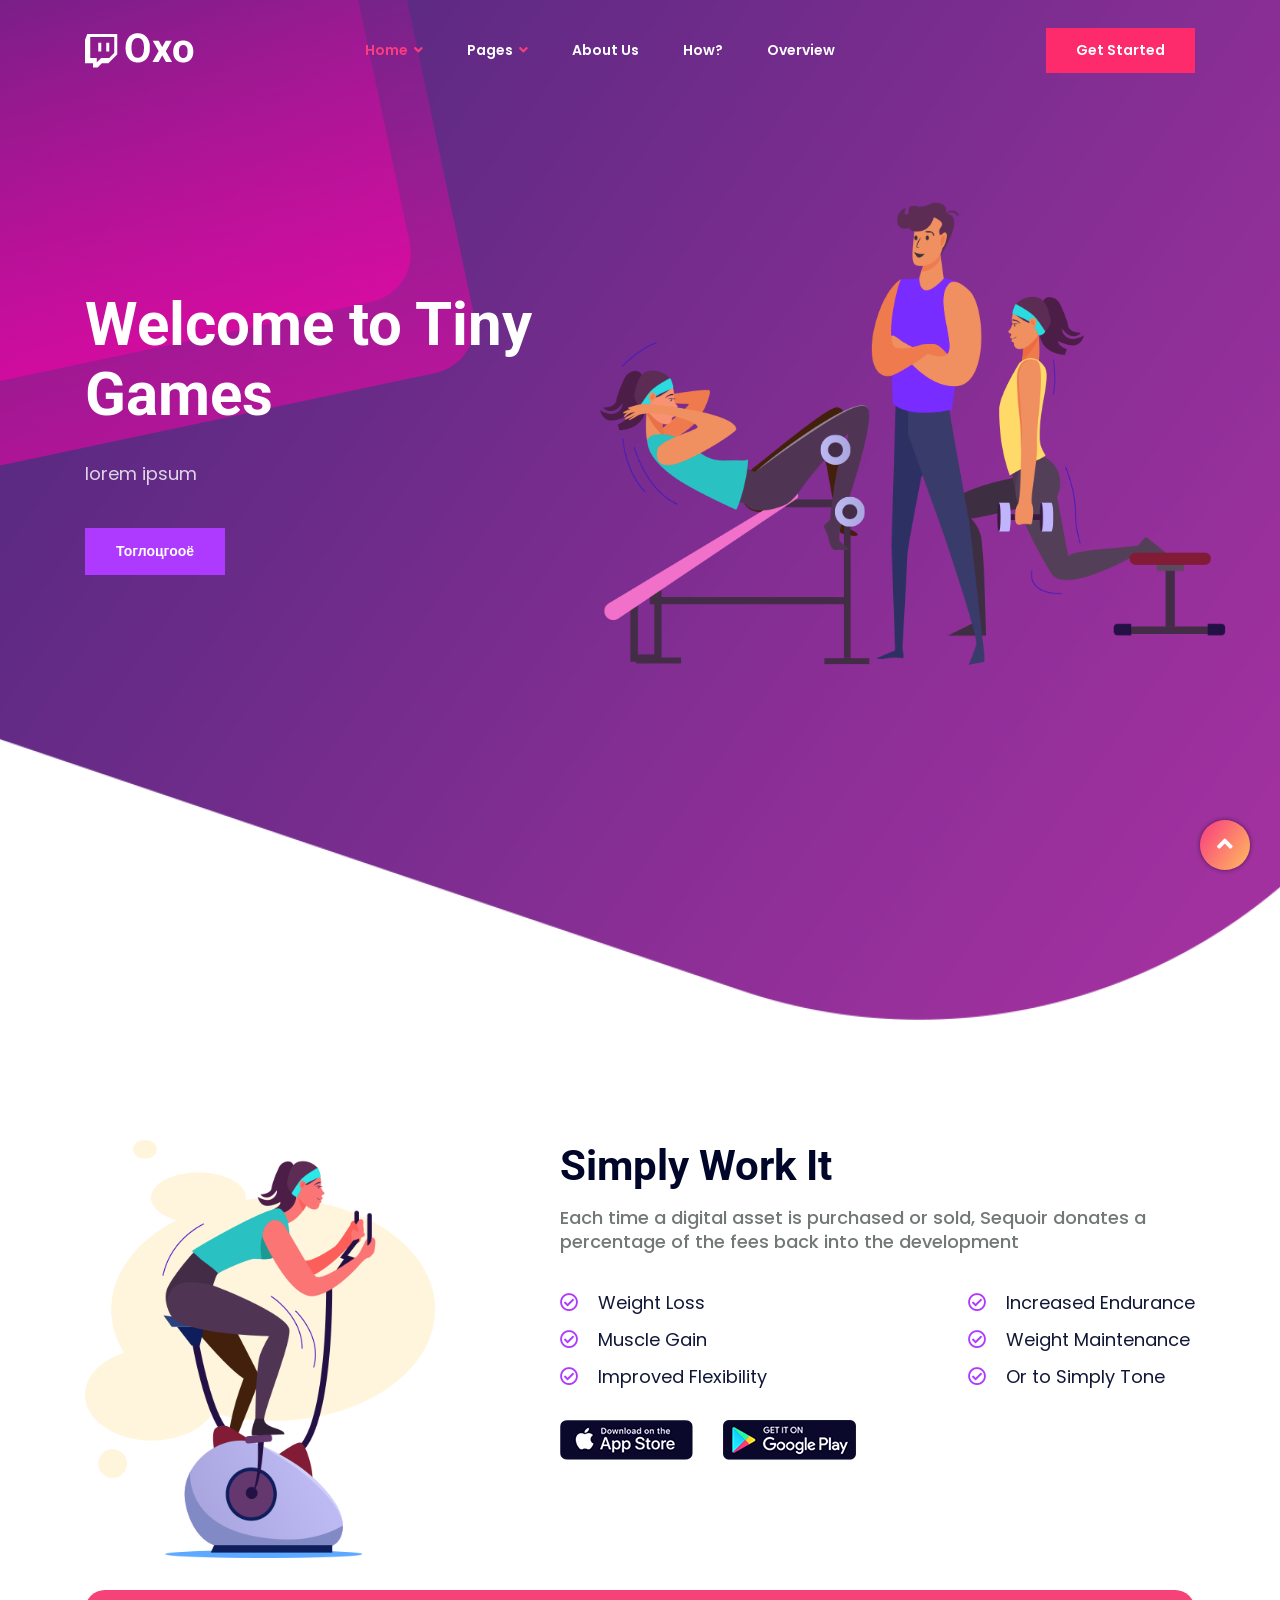
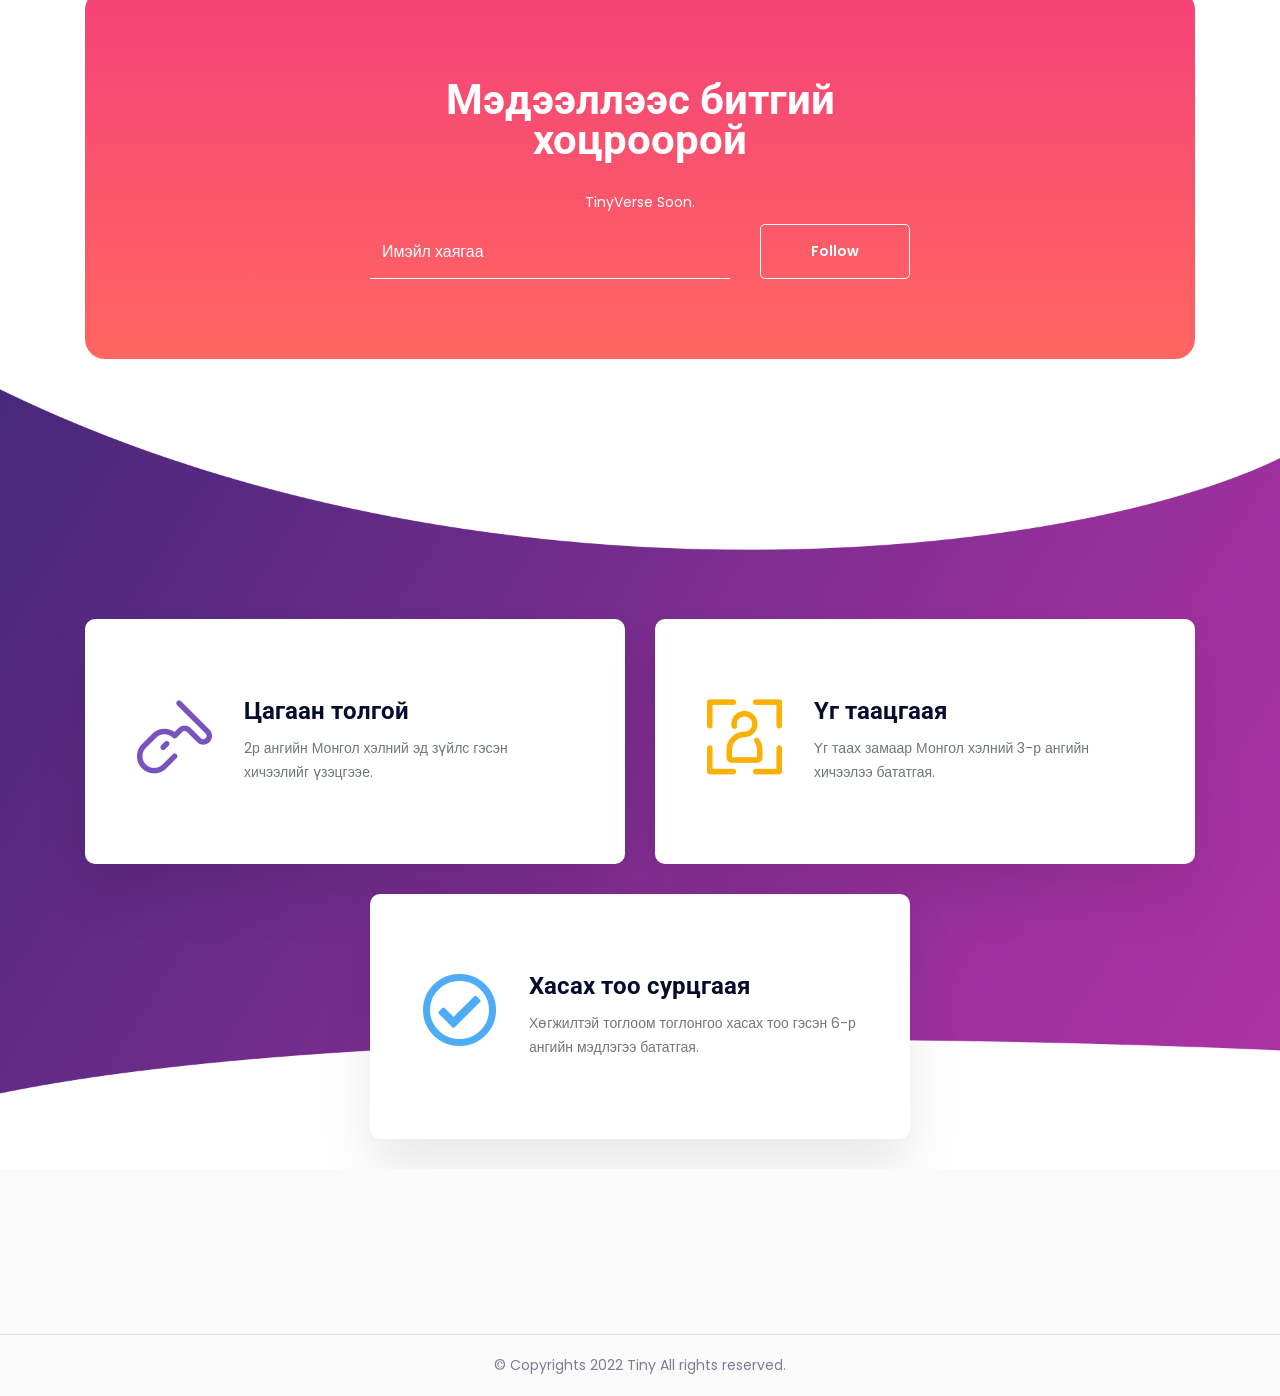
==== commit 61f05d91: "new" ====
--- a/index-8.html
+++ b/index-8.html
@@ -6,7 +6,7 @@
     <meta name="viewport" content="width=device-width, initial-scale=1.0">
     <meta http-equiv="X-UA-Compatible" content="IE=edge" />
     <meta http-equiv="X-UA-Compatible" content="ie=edge">
-    <title>OXO - App Landing Page</title>
+    <title> Tiny games </title>
     <!-- favicon -->
     <link rel=icon href=favicon.ico sizes="20x20" type="image/png">
     <!-- animate -->
@@ -58,28 +58,20 @@
                         <li class="menu-item-has-children current-menu-item">
                             <a href="#">Home</a>
                             <ul class="sub-menu">
-                                <li><a href="index.html">Home 01</a></li>
-                                <li><a href="index-2.html">Home 02</a></li>
-                                <li><a href="index-3.html">Home 03</a></li>
-                                <li><a href="index-4.html">Home 04</a></li>
-                                <li><a href="index-5.html">Home 05</a></li>
-                                <li><a href="index-6.html">Home 06</a></li>
-                                <li><a href="index-7.html">Home 07</a></li>
-                                <li><a href="index-8.html">Home 08</a></li>
-                                <li><a href="index-9.html">Home 09</a></li>
-                                <li><a href="index-10.html">Home 10</a></li>
-                                <li><a href="index-11.html">Home 11</a></li>
+                             
+                                <li><a href="index-8.html"> Нүүр </a></li>
+                                
                             </ul>
                         </li>
                         <li class="menu-item-has-children">
                             <a href="#">Pages</a>
                             <ul class="sub-menu">
-                                <li><a href="about.html">About Us</a></li>
+                                <!-- <li><a href="about.html">About Us</a></li>
                                 <li><a href="contact.html">Contact Us</a></li>
                                 <li><a href="service.html">Services</a></li>
                                 <li><a href="how-it-work.html">How it work</a></li>
                                 <li><a href="faq.html">FAQs</a></li>
-                                <li><a href="coming-soon.html">Coming Soon</a></li>
+                                <li><a href="coming-soon.html">Coming Soon</a></li> -->
                             </ul>
                         </li>
                         <li><a href="#about">About Us</a></li>
@@ -105,10 +97,10 @@
                 <div class="col-lg-7">
                     <div class="header-inner">
                         <!-- header inner -->
-                        <h1 class="title">The best fitness app for to help you get fit</h1>
-                        <p>These tasty certified USDA Organic eggs come from farms that have been pesticide-free for at least three years and from free range flocks that receive no antibiotics</p>
+                        <h1 class="title"> Welcome to Tiny Games </h1>
+                        <p> lorem ipsum </p>
                         <div class="btn-wrapper padding-top-30">
-                            <a href="#" class="boxed-btn btn-gym">Lets Get Fit</a>
+                            <a href="#" class="boxed-btn btn-gym"> Тоглоцгооё </a>
                         </div>
                     </div>
                     <!-- //.header inner -->
@@ -117,6 +109,8 @@
         </div>
     </div>
     <!-- One of the top fitness app -->
+
+    
     <div class="fitness-app-area padding-top-120">
         <div class="container">
             <div class="row">
@@ -152,48 +146,78 @@
             </div>
         </div>
     </div>
+
+    <div class="call-to-action-area bg-image">
+        <div class="container">
+            <div class="call-to-action-inner style-06">
+                <div class="row justify-content-center">
+                    <div class="col-lg-6">
+                        <h2 class="title"> Мэдээллээс битгий хоцроорой </h2>
+                        <p class="subtitle">  TinyVerse Soon.</p>
+                        <form class="subscribe-form" action="index.html">
+                            <div class="form-group">
+                                <input type="text" class="form-control" placeholder="Имэйл хаягаа">
+                            </div>
+                            <button type="submit" class="submit-btn"> Follow </button>
+                        </form>
+                    </div>
+                </div>
+            </div>
+        </div>
+    </div>
+
+
     <!-- Your Daily Workout App -->
     <div class="daily-workout-area section-wrapper bg-image padding-top-600" style="background-image: url(assets/img/bg/gym/bg.png);">
         <div class="container">
             <div class="row">
                 <div class="col-lg-6">
-                    <div class="single-workout-item">
+                    <a href="spelling_bee.html">
+
+                        <div class="single-workout-item">
                         <div class="icon">
                             <i class="flaticon-mouse"></i>
                         </div>
                         <div class="content">
-                            <h4 class="title">Improved Flexibility</h4>
-                            <p>Each time a digital asset is purchased or sold, Sequoir donates a percentage of the fees back </p>
-                        </div>
-                    </div>
+                            <h4 class="title"> Цагаан толгой </h4>
+                            <p> 2р ангийн Монгол хэлний эд зүйлс гэсэн хичээлийг үзэцгээе. </p>
+                        </div>
+                         </div>
+                    </a>
                 </div>
                 <div class="col-lg-6">
+
+                    <a href="faq.html">
                     <div class="single-workout-item">
                         <div class="icon style-01">
                             <i class="flaticon-user"></i>
                         </div>
                         <div class="content">
-                            <h4 class="title">Weight Maintenance</h4>
-                            <p>Each time a digital asset is purchased or sold, Sequoir donates a percentage of the fees back </p>
-                        </div>
-                    </div>
+                            <h4 class="title"> Үг таацгаая </h4>
+                            <p> Үг таах замаар Монгол хэлний 3-р ангийн хичээлээ бататгая. </p>
+                        </div>
+                    </div>
+                </a>
                 </div>
                 <div class="col-lg-6 offset-lg-3">
+                    <a href="index.html">
                     <div class="single-workout-item">
                         <div class="icon style-02">
                             <i class="far fa-check-circle"></i>
                         </div>
                         <div class="content">
-                            <h4 class="title">Muscle Gain</h4>
-                            <p>Each time a digital asset is purchased or sold, Sequoir donates a percentage of the fees back </p>
-                        </div>
-                    </div>
+                            <h4 class="title"> Хасах тоо сурцгаая </h4>
+                            <p> Хөгжилтэй тоглоом тоглонгоо хасах тоо гэсэн 6-р ангийн мэдлэгээ бататгая. </p>
+                        </div>
+                    </div>
+                    
+                    </a>
                 </div>
             </div>
         </div>
     </div>
     <!--Online Ordering -->
-    <div id="overview" class="online-order-area padding-bottom-120 padding-top-120">
+    <!-- <div id="overview" class="online-order-area padding-bottom-120 padding-top-120">
         <div class="container">
             <div class="row">
                 <div class="col-lg-6">
@@ -215,9 +239,9 @@
                 </div>
             </div>
         </div>
-    </div>
+    </div> -->
     <!--Delight customers-->
-    <div class="delight-customers-area padding-bottom-120">
+    <!-- <div class="delight-customers-area padding-bottom-120">
         <div class="container">
             <div class="row">
                 <div class="col-lg-6">
@@ -239,9 +263,9 @@
                 </div>
             </div>
         </div>
-    </div>
+    </div> -->
     <!-- testimonial area start  -->
-    <section class="testimonial-area bg-image-02 padding-top-120 padding-bottom-120" style="background-image: url(assets/img/bg/gym/bg-02.png);">
+    <!-- <section class="testimonial-area bg-image-02 padding-top-120 padding-bottom-120" style="background-image: url(assets/img/bg/gym/bg-02.png);">
         <div class="container">
             <div class="row justify-content-center">
                 <div class="col-lg-8">
@@ -299,12 +323,12 @@
                             </div>
                         </div>
                     </div>
-                </div>
-            </div>
-        </div>
-    </section>
+                </div> -->
+            <!-- </div>
+        </div>
+    </section> -->
     <!-- testimonial area end -->
-    <div class="offer-area padding-bottom-200 padding-top-640 bg-image" style="background-image: url(assets/img/bg/gym/bg-03.png);">
+    <!-- <div class="offer-area padding-bottom-200 padding-top-640 bg-image" style="background-image: url(assets/img/bg/gym/bg-03.png);">
         <div class="container">
             <div class="row justify-content-center">
                 <div class="col-lg-8">
@@ -317,9 +341,9 @@
                 </div>
             </div>
         </div>
-    </div>
+    </div> -->
     <!-- Blog Section  -->
-    <section class="blog-area padding-bottom-45">
+    <!-- <section class="blog-area padding-bottom-45">
         <div class="container">
             <div class="row justify-content-center">
                 <div class="col-lg-5">
@@ -376,7 +400,7 @@
                 </div>
             </div>
         </div>
-    </section>
+    </section> -->
     <!-- footer area start -->
     <footer class="footer-area">
         <div class="footer-top style-04 padding-top-85 padding-bottom-50">
@@ -384,11 +408,11 @@
                 <div class="row">
                     <div class="col-lg-4 col-md-6 col-sm-6">
                         <div class="footer-widget widget">
-                            <div class="about_us_widget">
+                            <!-- <div class="about_us_widget">
                                 <a href="index.html" class="footer-logo"> <img src="assets/img/logo.png" alt="footer logo"></a>
-                            </div>
-                        </div>
-                        <div class="widget widget_nav_menu">
+                            </div> -->
+                        </div>
+                        <!-- <div class="widget widget_nav_menu">
                             <p>Follow us on</p>
                             <ul class="social_share style-01">
                                 <li><a href="#"><i class="fab fa-linkedin-in"></i></a></li>
@@ -396,9 +420,9 @@
                                 <li><a href="#"><i class="fab fa-twitter"></i></a></li>
                                 <li><a href="#"><i class="fab fa-twitter"></i></a></li>
                             </ul>
-                        </div>
-                    </div>
-                    <div class="col-lg-2 col-md-6 col-sm-6">
+                        </div> -->
+                    </div>
+                    <!-- <div class="col-lg-2 col-md-6 col-sm-6">
                         <div class="footer-widget style-01 widget widget_nav_menu">
                             <h4 class="widget-title">Company</h4>
                             <ul>
@@ -427,8 +451,8 @@
                                 <li><a href="#">Terms & Conditions</a></li>
                             </ul>
                         </div>
-                    </div>
-                    <div class="col-lg-2 col-md-6 col-sm-6">
+                    </div> -->
+                    <!-- <div class="col-lg-2 col-md-6 col-sm-6">
                         <div class="footer-widget widget widget_nav_menu">
                             <div class="download-link margin-bottom-20">
                                 <a href="#">
@@ -441,7 +465,7 @@
                                 </a>
                             </div>
                         </div>
-                    </div>
+                    </div> -->
                 </div>
             </div>
         </div>
@@ -450,7 +474,7 @@
                 <div class="row">
                     <div class="col-lg-12">
                         <div class="copyright-area-inner">
-                            © Copyrights 2020 Oxo All rights reserved.
+                            © Copyrights 2022 Tiny All rights reserved.
                         </div>
                     </div>
                 </div>
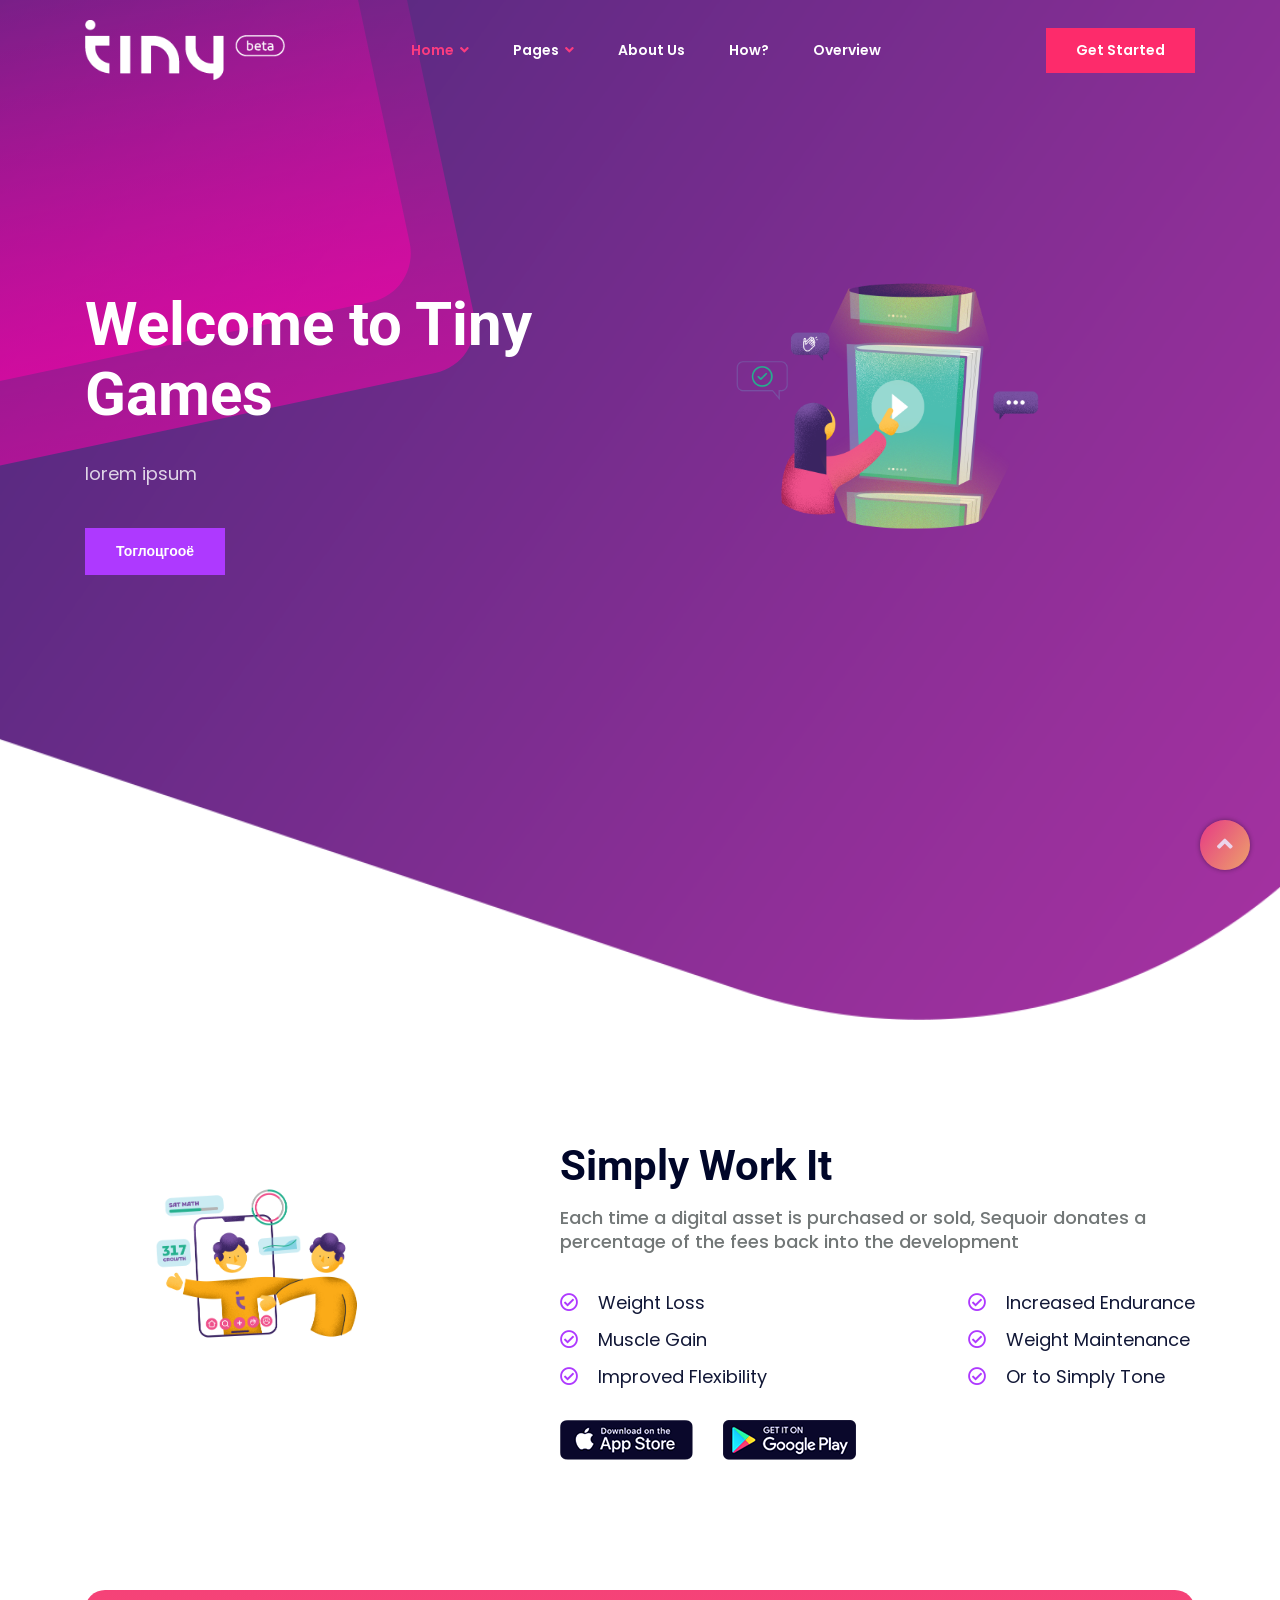
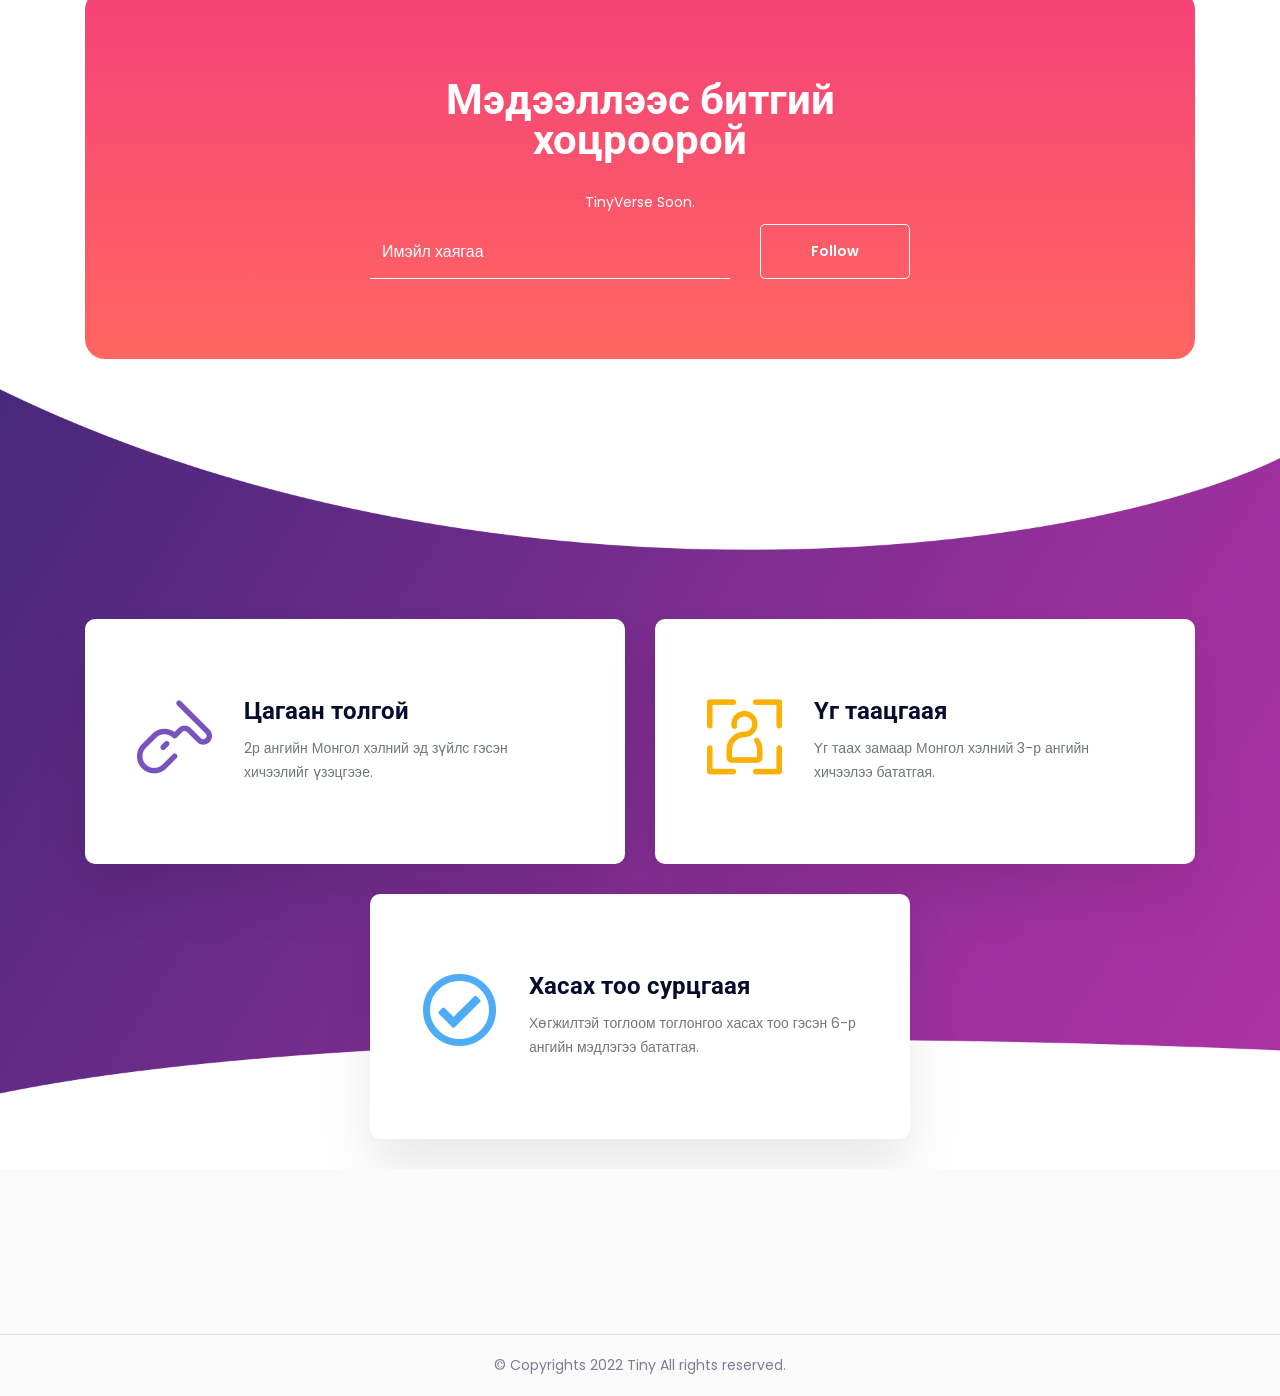
==== commit 396a9415: "new" ====
--- a/index-8.html
+++ b/index-8.html
@@ -28,7 +28,10 @@
     <!-- responsive Stylesheet -->
     <link rel="stylesheet" href="assets/css/responsive.css">
 
-</head>
+</head> 
+
+<!-- 7851A2
+EF518B -->
 
 <body>
     <!-- preloader area start -->
